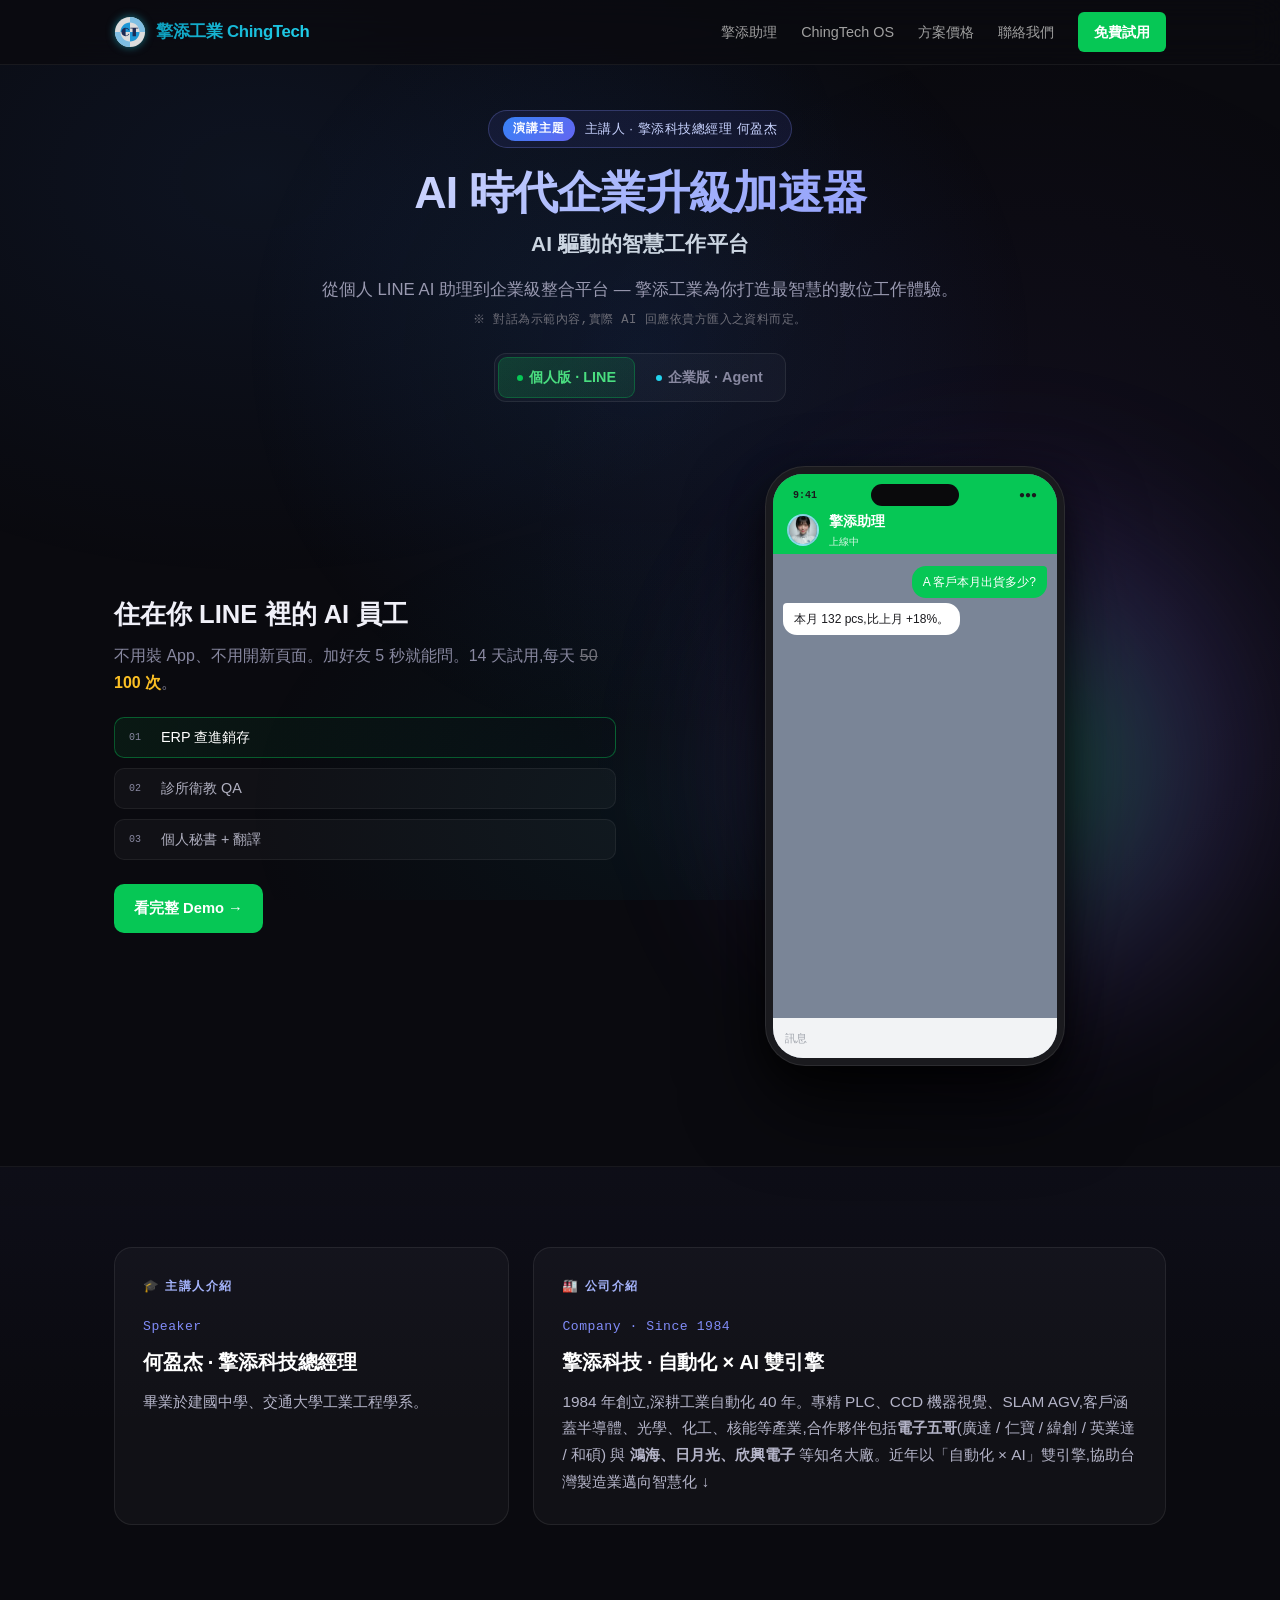
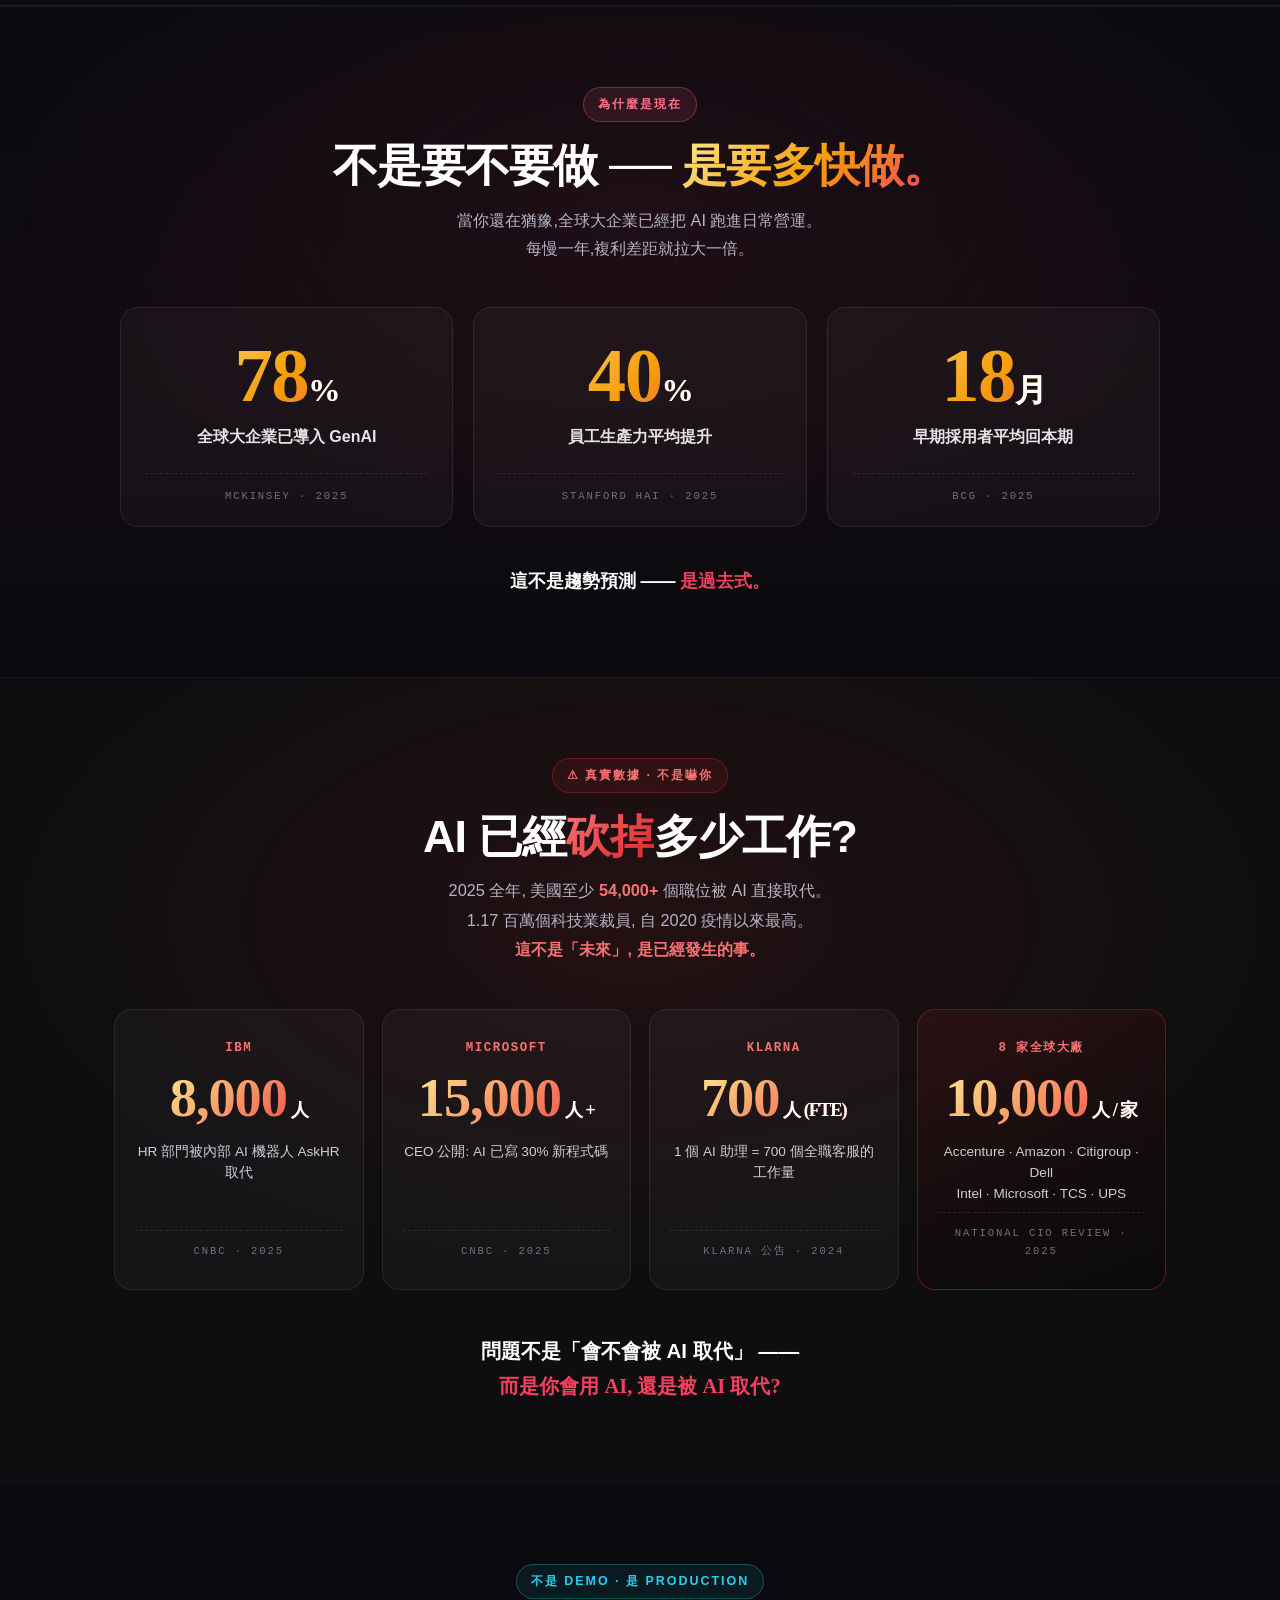
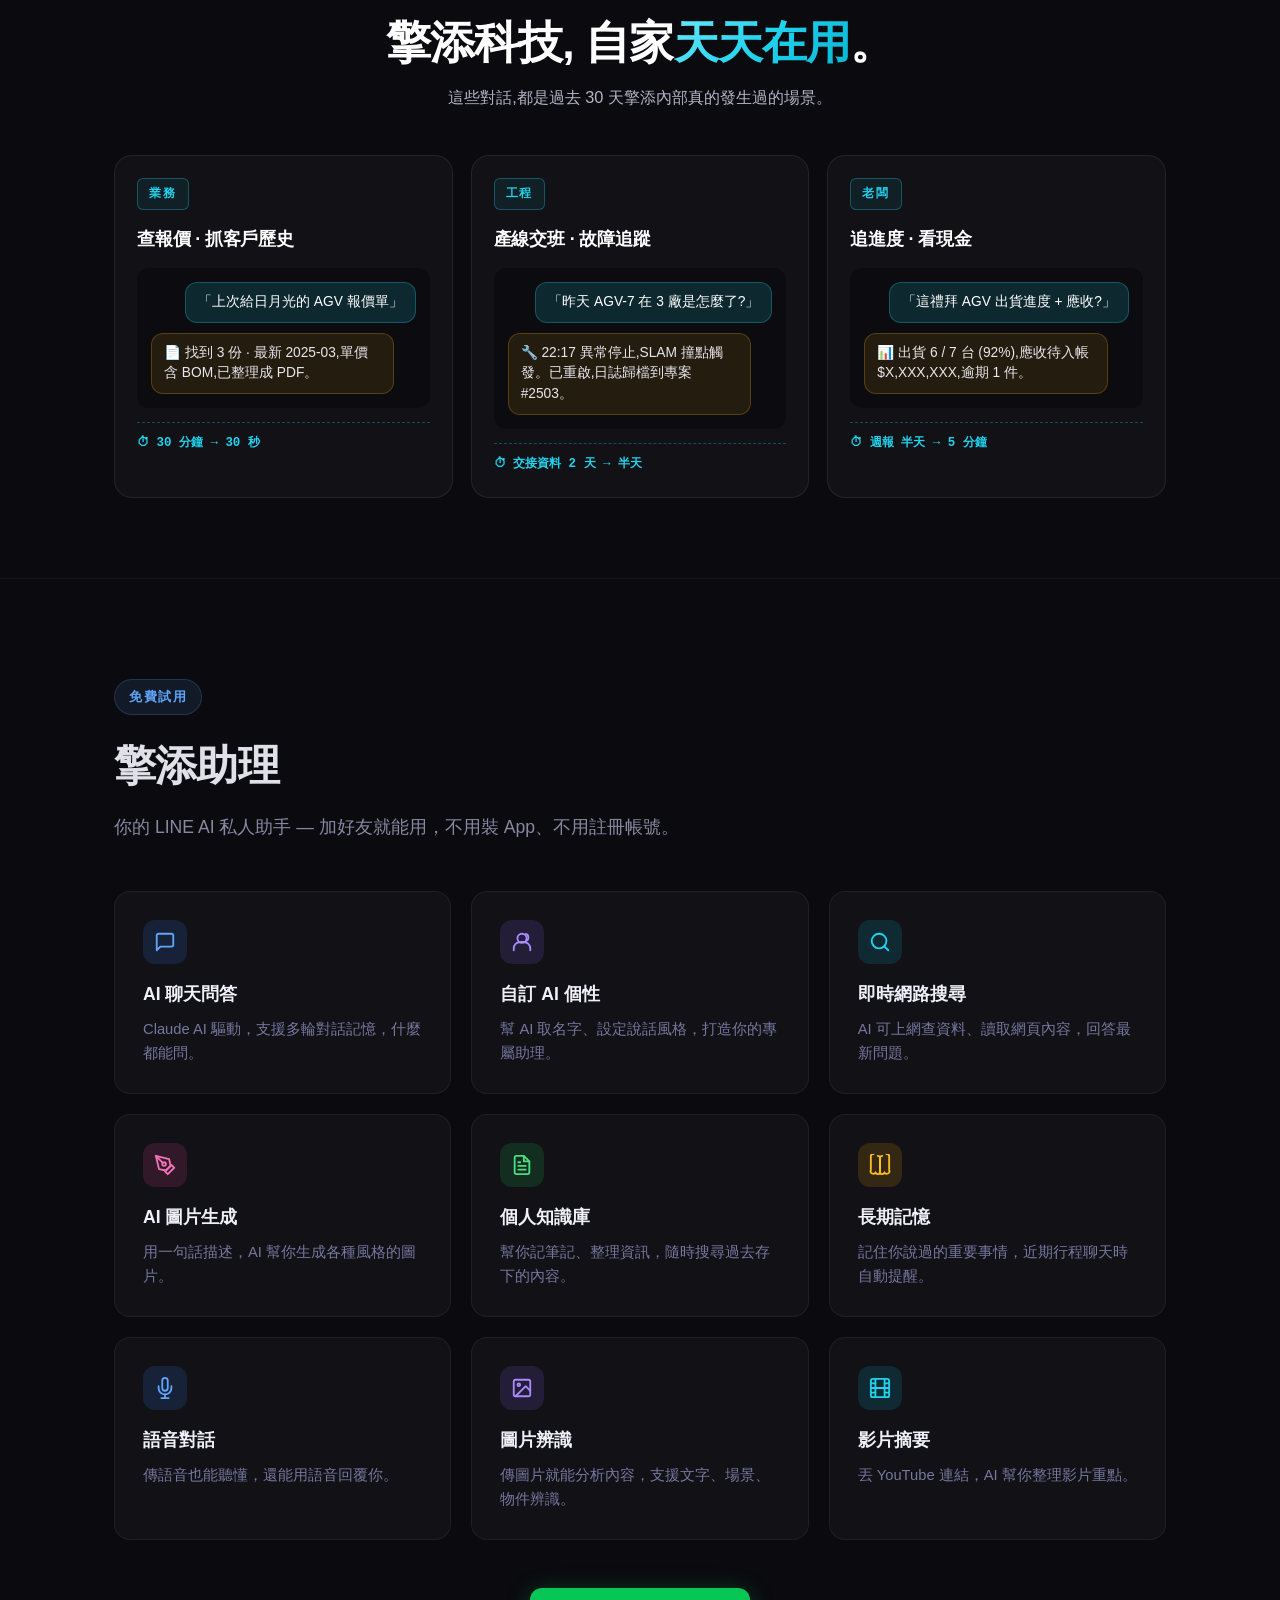
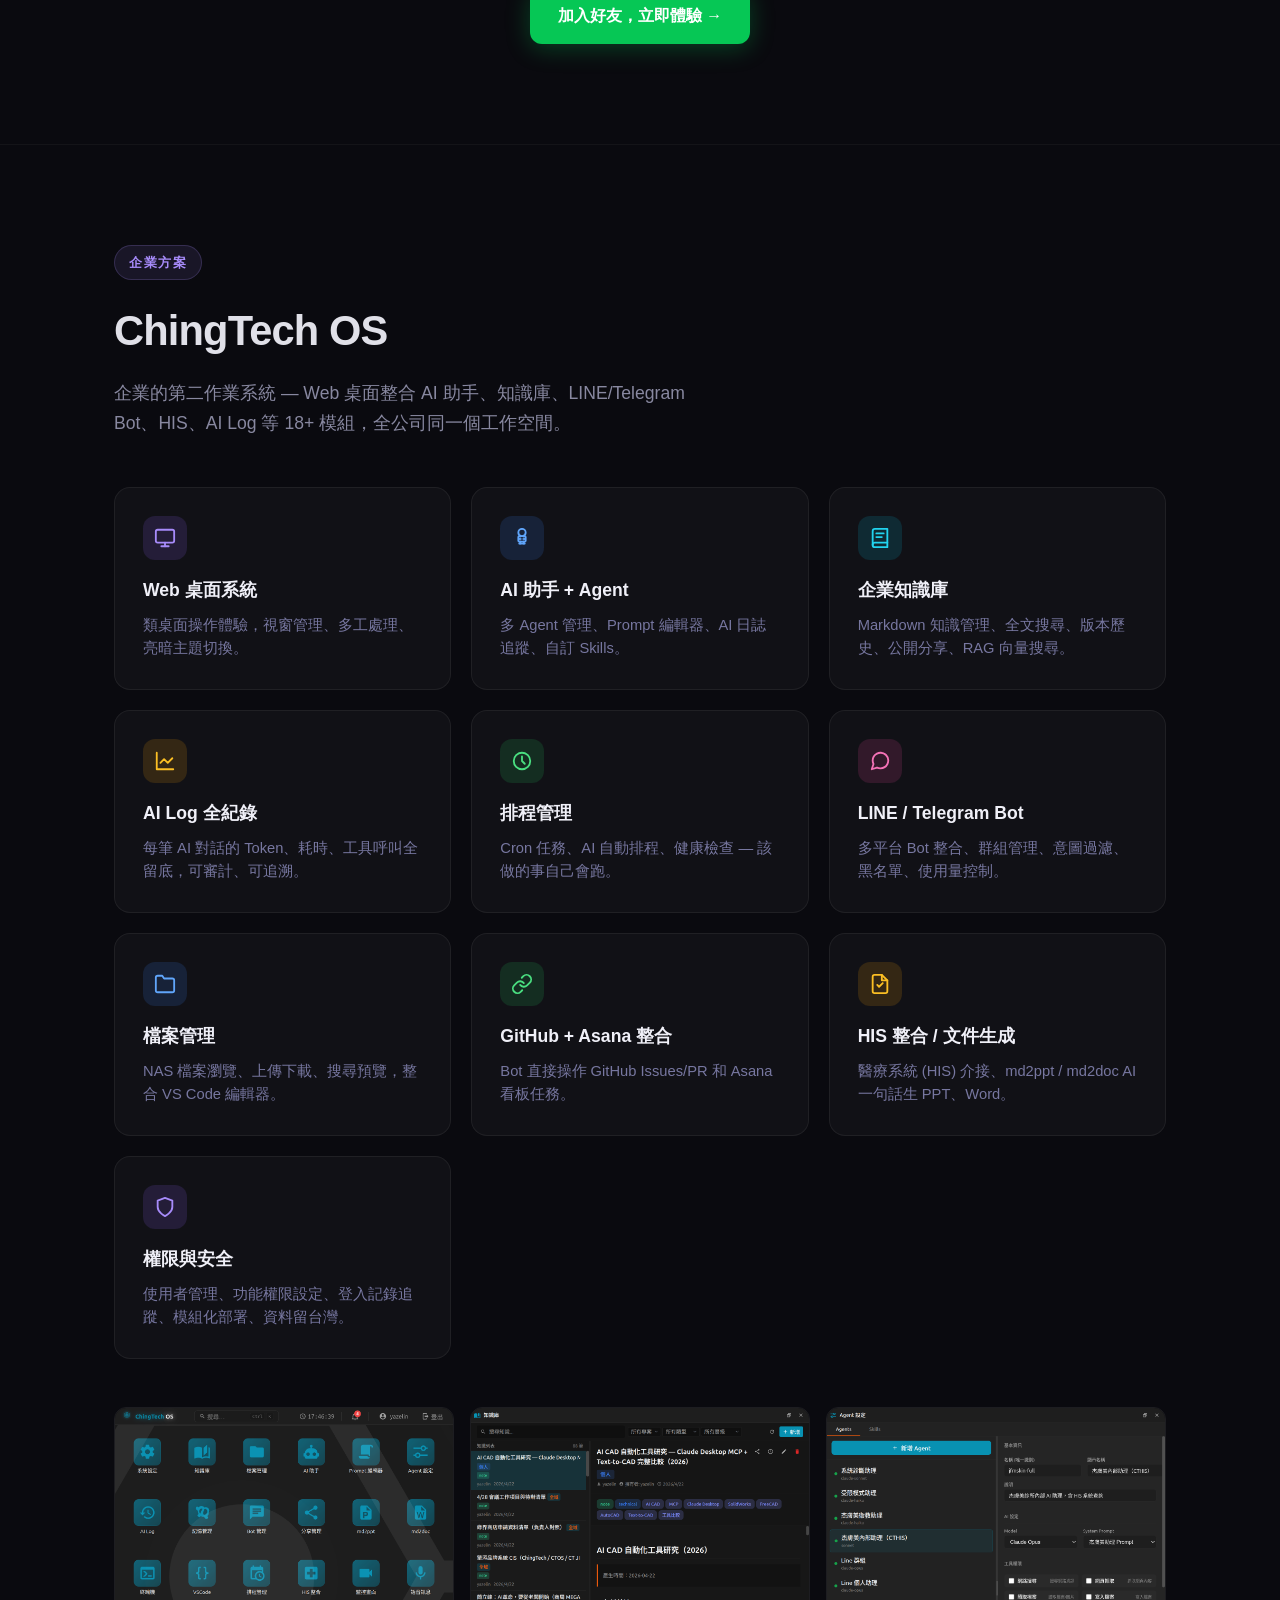
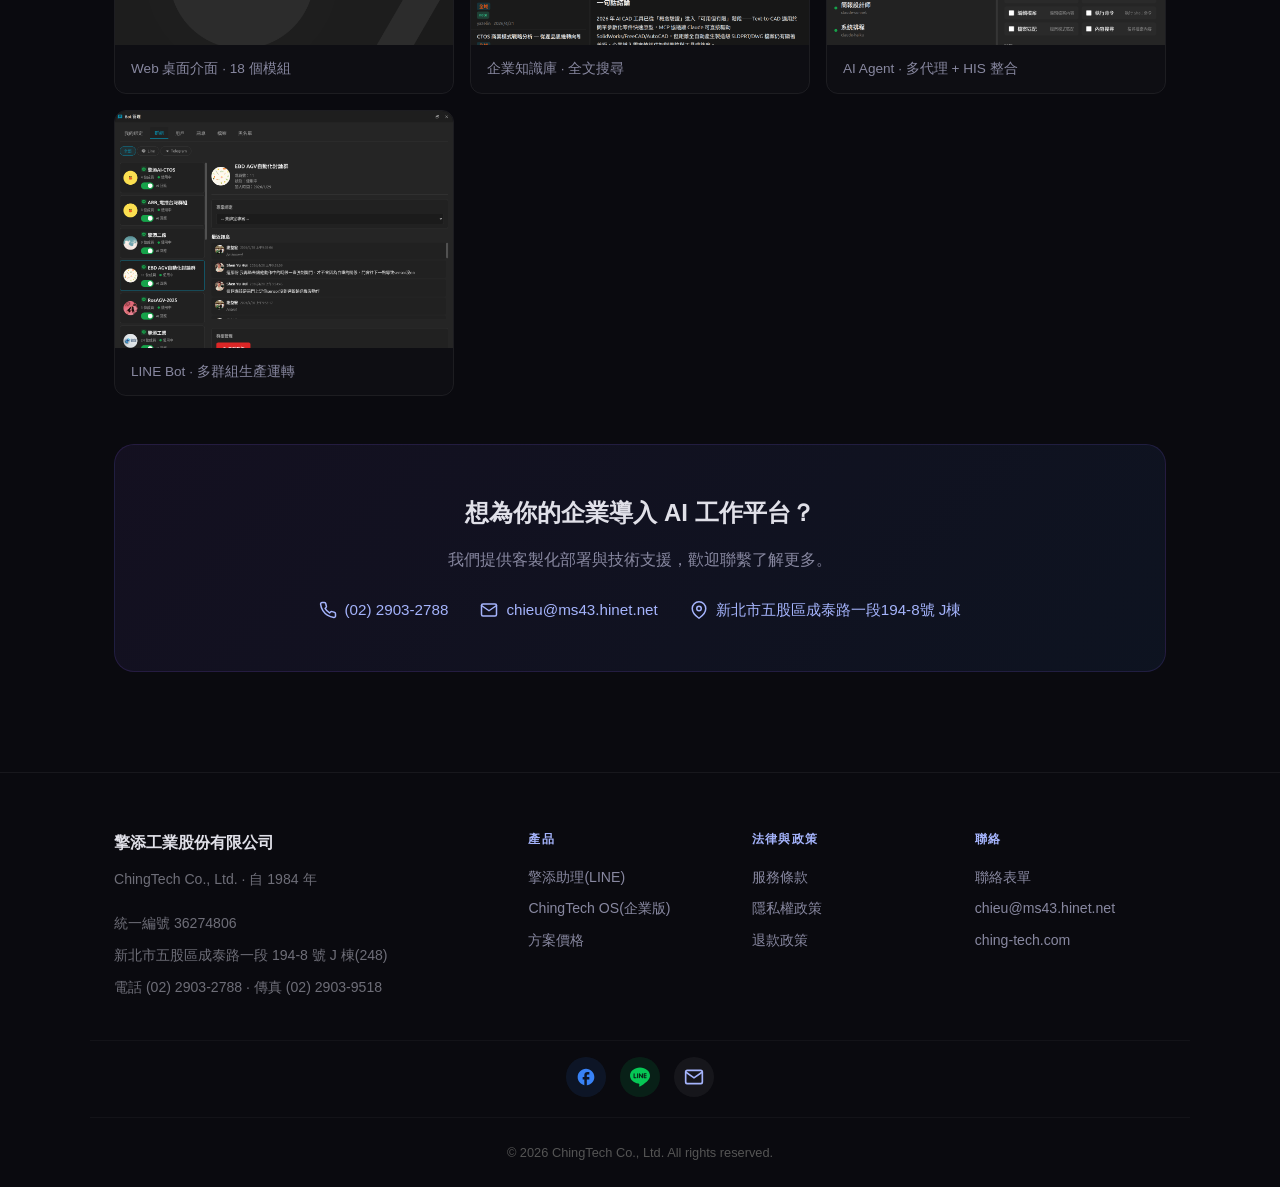
==== index.html @ 3d5ebe0e "feat(promo): LINE 試用升級 14 天 / 每日 50→100 次 + 101 社友條款收斂 · 全站「每日 50 次」→「14 天試用 · 每日 ~~50~~ 100 次」, 5 個" ====
<!DOCTYPE html>
<html lang="zh-Hant">
<head>
  <meta charset="UTF-8">
  <meta name="viewport" content="width=device-width, initial-scale=1.0">
  <meta name="facebook-domain-verification" content="x3vy6l4cdf3oa1w5lh0qo2e9oh0rr9" />
  <title>擎添工業 — AI 驅動的智慧工作平台</title>
  <meta name="description" content="從個人 LINE AI 助理到企業級工作平台，擎添工業為你打造最智慧的數位體驗。">
  <style>
    /* ── Reset & Base ── */
    *, *::before, *::after { margin: 0; padding: 0; box-sizing: border-box; }
    html { scroll-behavior: smooth; }
    body {
      font-family: -apple-system, BlinkMacSystemFont, "Segoe UI", Roboto, "Noto Sans TC", sans-serif;
      background: #0a0a0f;
      color: #e0e0e8;
      line-height: 1.7;
      overflow-x: hidden;
    }
    a { color: inherit; text-decoration: none; }
    img { max-width: 100%; display: block; }

    /* ── Glow Background ── */
    .glow-bg {
      position: fixed; top: 0; left: 0; width: 100%; height: 100%;
      pointer-events: none; z-index: 0;
      background:
        radial-gradient(ellipse 600px 400px at 20% 20%, rgba(56, 130, 246, 0.08), transparent),
        radial-gradient(ellipse 500px 500px at 80% 60%, rgba(139, 92, 246, 0.06), transparent),
        radial-gradient(ellipse 400px 300px at 50% 90%, rgba(6, 182, 212, 0.05), transparent);
    }

    /* ── Container ── */
    .container { max-width: 1100px; margin: 0 auto; padding: 0 24px; position: relative; z-index: 1; }

    /* ── Nav ── */
    /* ============================================================
       Canonical Nav · 以此為準,修改請同步所有標準頁
       Source: docs/superpowers/specs/2026-04-22-unified-nav-design.md
       Brand: /home/ct/SDD/brand/docs/02-visual-system.md
       ============================================================ */
    nav {
      position: fixed; top: 0; left: 0; right: 0; z-index: 100;
      background: rgba(10, 10, 15, 0.8);
      backdrop-filter: blur(16px);
      -webkit-backdrop-filter: blur(16px);
      border-bottom: 1px solid rgba(255,255,255,0.06);
    }
    nav .container {
      display: flex; align-items: center; justify-content: space-between;
      height: 64px;
    }
    .nav-logo {
      display: flex; align-items: center; gap: 10px;
      font-size: 1.05rem; font-weight: 700; letter-spacing: -0.02em;
      text-decoration: none;
      background: linear-gradient(135deg, #0891b2, #22d3ee);
      -webkit-background-clip: text; background-clip: text;
      -webkit-text-fill-color: transparent; color: transparent;
    }
    .nav-logo img {
      width: 32px; height: 32px;
      filter: drop-shadow(0 0 4px rgba(34, 211, 238, 0.5));
    }
    .nav-links { display: flex; gap: 24px; align-items: center; }
    .nav-links a {
      font-size: 0.9rem;
      color: #a0a0a0;
      text-decoration: none;
      transition: color 0.2s;
    }
    .nav-links a:hover { color: #f5f5f5; }
    .nav-links a.active { color: #22d3ee; }
    .nav-cta {
      padding: 8px 16px;
      background: #06c755;
      color: #fff !important;
      border-radius: 6px;
      font-weight: 600;
      font-size: 0.85rem;
      transition: background 0.2s, transform 0.2s;
    }
    .nav-cta:hover {
      background: #05b34b;
      transform: translateY(-1px);
      color: #fff !important;
    }
    @media (max-width: 720px) {
      nav .container { height: 56px; }
      .nav-logo { font-size: 0.95rem; }
      .nav-logo img { width: 28px; height: 28px; }
      .nav-links { gap: 14px; }
      .nav-links a { font-size: 0.8rem; }
      .nav-cta { padding: 6px 12px; font-size: 0.78rem; }
    }
    /* Hamburger button */
    .nav-toggle {
      display: none;
      width: 40px; height: 40px;
      background: transparent;
      border: none; cursor: pointer;
      padding: 0;
      align-items: center; justify-content: center;
      color: #a0a0a0;
      transition: color 0.2s;
      margin-left: 8px;
    }
    .nav-toggle:hover { color: #e0e0e8; }
    .nav-toggle svg { width: 22px; height: 22px; }
    .nav-toggle .icon-close { display: none; }
    body.nav-open .nav-toggle .icon-menu { display: none; }
    body.nav-open .nav-toggle .icon-close { display: block; }

    /* 小螢幕 nav:漢堡抽屜 */
    @media (max-width: 560px) {
      nav .container { height: 56px; }
      .nav-logo { font-size: 0.85rem; }
      .nav-logo img { width: 26px; height: 26px; }
      .nav-toggle { display: flex; }

      .nav-links {
        position: fixed;
        top: 56px; left: 0; right: 0;
        background: rgba(10, 10, 15, 0.98);
        backdrop-filter: blur(18px);
        -webkit-backdrop-filter: blur(18px);
        padding: 16px 24px 24px;
        flex-direction: column;
        gap: 0;
        align-items: stretch;
        border-bottom: 1px solid rgba(255,255,255,0.08);
        transform: translateY(-120%);
        transition: transform 0.28s ease;
        z-index: 99;
      }
      body.nav-open .nav-links { transform: translateY(0); }
      .nav-links a {
        padding: 14px 8px;
        font-size: 1rem;
        border-bottom: 1px solid rgba(255,255,255,0.06);
        color: #c0c0d0;
        display: block;
      }
      .nav-links a:last-child { border-bottom: none; }
      .nav-links a.nav-cta {
        margin-top: 14px;
        text-align: center;
        padding: 12px 20px;
        font-size: 0.95rem;
      }
    }
    /* === End Canonical Nav === */

    /* ── Hero = unified-demo 整合首屏 ── */
    .hero {
      min-height: 100vh;
      padding: 110px 0 60px;
      position: relative;
      overflow-x: clip;
      display: flex; align-items: center;
    }
    .hero > .container { width: 100%; }
    .hero::before {
      content: '';
      position: absolute; top: 30%; left: 50%; transform: translate(-50%, -50%);
      width: 800px; height: 800px; border-radius: 50%;
      background: radial-gradient(circle, rgba(56, 130, 246, 0.10), transparent 70%);
      animation: pulse 6s ease-in-out infinite;
      pointer-events: none;
    }
    @keyframes pulse {
      0%, 100% { opacity: 0.5; transform: translate(-50%, -50%) scale(1); }
      50% { opacity: 1; transform: translate(-50%, -50%) scale(1.08); }
    }
    .hero-top-intro { text-align: center; margin-bottom: 24px; position: relative; z-index: 2; }
    .hero-eyebrow {
      display: inline-flex; align-items: center; gap: 10px; flex-wrap: wrap; justify-content: center;
      padding: 6px 14px; margin-bottom: 18px; border-radius: 999px;
      background: rgba(99, 102, 241, 0.10);
      border: 1px solid rgba(129, 140, 248, 0.28);
      font-size: 0.82rem; color: #c7d2fe; letter-spacing: 0.04em;
    }
    .hero-eyebrow .eyebrow-tag {
      font-weight: 700; color: #fff;
      background: linear-gradient(135deg, #3882f6, #6366f1);
      padding: 2px 10px; border-radius: 999px; font-size: 0.72rem; letter-spacing: 0.08em;
    }
    .hero-eyebrow .eyebrow-text { font-weight: 500; }
    .hero-h1 {
      font-size: clamp(1.8rem, 3.8vw, 2.8rem);
      font-weight: 800; letter-spacing: -0.02em;
      line-height: 1.18; margin-bottom: 8px;
      background: linear-gradient(135deg, #fff 0%, #a5b4fc 50%, #818cf8 100%);
      -webkit-background-clip: text; -webkit-text-fill-color: transparent;
    }
    .hero-subtitle {
      font-size: clamp(1.05rem, 1.8vw, 1.3rem);
      font-weight: 600; color: #cbd5e1; letter-spacing: 0.01em;
      margin-bottom: 14px;
    }
    .hero-lead {
      font-size: clamp(0.95rem, 1.4vw, 1.05rem);
      color: #9999b0; max-width: 640px; margin: 0 auto 6px;
    }
    .hero-disclaimer {
      margin-top: 4px; margin-bottom: 22px;
      font-size: 0.76rem; color: #6e6e78;
      font-family: 'JetBrains Mono', monospace; letter-spacing: 0.04em;
    }
    .btn {
      display: inline-flex; align-items: center; gap: 8px;
      padding: 14px 28px; border-radius: 12px; font-size: 1rem; font-weight: 600;
      transition: all 0.25s; cursor: pointer; border: none;
    }
    .btn-primary {
      background: linear-gradient(135deg, #3882f6, #6366f1);
      color: #fff; box-shadow: 0 4px 24px rgba(56, 130, 246, 0.3);
    }
    .btn-primary:hover {
      box-shadow: 0 8px 32px rgba(56, 130, 246, 0.5);
      transform: translateY(-2px);
    }
    .btn-outline {
      background: transparent; color: #a5b4fc;
      border: 1px solid rgba(165, 180, 252, 0.3);
    }
    .btn-outline:hover {
      background: rgba(165, 180, 252, 0.08);
      border-color: rgba(165, 180, 252, 0.5);
      transform: translateY(-2px);
    }

    /* ── Section ── */
    section { padding: 100px 0; }

    /* ── Speaker Section ── */
    .speaker-section { padding: 80px 0; border-top: 1px solid rgba(255,255,255,0.06); border-bottom: 1px solid rgba(255,255,255,0.06); background: linear-gradient(180deg, rgba(99,102,241,0.04), transparent 60%); }
    .speaker-grid {
      display: grid; grid-template-columns: 1fr 1.6fr; gap: 24px;
      max-width: 1080px; margin: 0 auto;
    }
    .speaker-card {
      background: rgba(255,255,255,0.03);
      border: 1px solid rgba(255,255,255,0.08);
      border-radius: 18px; padding: 28px;
      transition: border-color 0.25s, transform 0.25s;
    }
    .speaker-card:hover { border-color: rgba(129,140,248,0.35); transform: translateY(-2px); }
    .speaker-card-label {
      font-size: 0.78rem; font-weight: 700; letter-spacing: 0.12em;
      color: #a5b4fc; text-transform: uppercase; margin-bottom: 14px;
    }
    .speaker-card h3 {
      font-size: 1.25rem; font-weight: 800; letter-spacing: -0.01em;
      color: #fff; margin-bottom: 10px;
    }
    .speaker-card p {
      font-size: 0.96rem; line-height: 1.75; color: #b4b4c8;
    }
    .speaker-card .speaker-meta {
      display: inline-block; font-size: 0.82rem; color: #818cf8;
      font-family: 'JetBrains Mono', monospace; letter-spacing: 0.04em;
      margin-bottom: 6px;
    }
    @media (max-width: 768px) {
      .speaker-section { padding: 56px 0; }
      .speaker-grid { grid-template-columns: 1fr; gap: 16px; }
      .speaker-card { padding: 22px; }
    }

    /* ── FOMO Section ── */
    .fomo-section {
      padding: 80px 0; text-align: center;
      background:
        radial-gradient(900px 500px at 50% 30%, rgba(244,63,94,0.08), transparent 70%),
        linear-gradient(180deg, transparent, rgba(220,38,38,0.03) 60%, transparent);
      border-top: 1px solid rgba(255,255,255,0.06);
      border-bottom: 1px solid rgba(255,255,255,0.06);
    }
    .fomo-eyebrow {
      display: inline-block; font-size: 0.78rem; font-weight: 700;
      letter-spacing: 0.16em; text-transform: uppercase; color: #fb7185;
      padding: 6px 14px; border-radius: 999px;
      background: rgba(251,113,133,0.10); border: 1px solid rgba(251,113,133,0.30);
      margin-bottom: 18px;
    }
    .fomo-title {
      font-size: clamp(1.8rem, 3.6vw, 2.8rem);
      font-weight: 800; letter-spacing: -0.02em; line-height: 1.15;
      margin-bottom: 14px; color: #fff;
    }
    .fomo-title .accent {
      background: linear-gradient(135deg, #fde68a, #f59e0b, #f43f5e);
      -webkit-background-clip: text; background-clip: text; color: transparent;
    }
    .fomo-sub { color: #b4b4c8; max-width: 56ch; margin: 0 auto 44px; font-size: 1.02rem; line-height: 1.75; }
    .fomo-stats {
      display: grid; grid-template-columns: repeat(3, 1fr); gap: 20px;
      max-width: 1040px; margin: 0 auto;
    }
    .fomo-stat {
      padding: 32px 24px 20px; border-radius: 18px;
      background: rgba(255,255,255,0.03); border: 1px solid rgba(255,255,255,0.08);
      transition: transform 0.25s, border-color 0.25s;
      display: flex; flex-direction: column; min-height: 220px;
    }
    .fomo-stat:hover { transform: translateY(-4px); border-color: rgba(244,63,94,0.4); }
    .fomo-stat .v {
      font-size: clamp(3rem, 6vw, 5rem); font-weight: 900; line-height: 0.95;
      background: linear-gradient(135deg, #fde68a, #f59e0b, #f43f5e);
      -webkit-background-clip: text; background-clip: text; color: transparent;
      letter-spacing: -0.02em; font-family: 'Noto Serif TC', serif;
    }
    .fomo-stat .v small { font-size: 0.42em; -webkit-text-fill-color: #fff; color: #fff; font-weight: 700; }
    .fomo-stat .l { color: #e4e4e7; font-weight: 600; margin-top: 10px; font-size: 1rem; }
    .fomo-stat .src {
      font-family: 'JetBrains Mono', monospace; font-size: 0.66rem;
      color: #71717a; letter-spacing: 0.18em; text-transform: uppercase;
      margin-top: auto; padding-top: 14px;
      border-top: 1px dashed rgba(255,255,255,0.10);
    }
    .fomo-bottom { margin-top: 40px; font-size: 1.1rem; color: #fff; font-weight: 600; }
    .fomo-bottom b { color: #f43f5e; font-family: 'Noto Serif TC', serif; font-weight: 900; }

    /* ── AI Layoffs ── */
    .layoff-section {
      padding: 80px 0; text-align: center;
      background:
        radial-gradient(900px 500px at 50% 30%, rgba(220,38,38,0.10), transparent 70%),
        var(--bg, #0e0e10);
    }
    .layoff-eyebrow {
      display: inline-block; font-size: 0.78rem; font-weight: 700;
      letter-spacing: 0.16em; color: #f87171;
      padding: 6px 14px; border-radius: 999px;
      background: rgba(220,38,38,0.10); border: 1px solid rgba(220,38,38,0.35);
      margin-bottom: 18px;
    }
    .layoff-title {
      font-size: clamp(1.8rem, 3.6vw, 2.8rem);
      font-weight: 800; letter-spacing: -0.02em; line-height: 1.15;
      margin-bottom: 14px; color: #fff;
    }
    .layoff-title .accent {
      background: linear-gradient(135deg, #f87171, #dc2626);
      -webkit-background-clip: text; background-clip: text; color: transparent;
    }
    .layoff-sub { color: #b4b4c8; max-width: 60ch; margin: 0 auto 44px; font-size: 1.02rem; line-height: 1.8; }
    .layoff-sub b { color: #f87171; font-weight: 800; }
    .layoff-grid {
      display: grid; grid-template-columns: repeat(4, 1fr); gap: 18px;
      max-width: 1080px; margin: 0 auto;
    }
    .layoff-card {
      padding: 28px 20px; border-radius: 18px;
      background: rgba(255,255,255,0.03); border: 1px solid rgba(255,255,255,0.08);
      transition: transform 0.25s, border-color 0.25s;
      display: flex; flex-direction: column; gap: 8px; align-items: center; text-align: center;
    }
    .layoff-card:hover { transform: translateY(-4px); border-color: rgba(220,38,38,0.4); }
    .layoff-card.highlight {
      background: linear-gradient(160deg, rgba(220,38,38,0.10), rgba(0,0,0,0.30));
      border-color: rgba(220,38,38,0.40);
    }
    .layoff-card .company {
      font-family: 'JetBrains Mono', monospace; font-weight: 700;
      font-size: 0.78rem; letter-spacing: 0.12em; color: #f87171;
      text-transform: uppercase;
    }
    .layoff-card .number {
      font-family: 'Noto Serif TC', serif; font-weight: 900;
      font-size: clamp(2.2rem, 4.5vw, 3.4rem); line-height: 1;
      background: linear-gradient(135deg, #fde68a, #ef4444);
      -webkit-background-clip: text; background-clip: text; color: transparent;
      letter-spacing: -0.02em; margin: 4px 0;
    }
    .layoff-card .number .unit {
      font-size: 0.34em; font-weight: 700; -webkit-text-fill-color: #fff; color: #fff;
      margin-left: 4px;
    }
    .layoff-card p { font-size: 0.85rem; color: #cdcdd6; line-height: 1.55; margin-top: 4px; }
    .layoff-card .src {
      font-family: 'JetBrains Mono', monospace; font-size: 0.66rem;
      color: #71717a; letter-spacing: 0.18em; text-transform: uppercase;
      margin-top: auto; padding-top: 12px; width: 100%;
      border-top: 1px dashed rgba(255,255,255,0.10);
    }
    .layoff-bottom {
      margin-top: 44px; font-size: clamp(1.05rem, 1.6vw, 1.3rem);
      color: #fff; font-weight: 600; line-height: 1.7;
    }
    .layoff-bottom b { color: #f43f5e; font-family: 'Noto Serif TC', serif; font-weight: 900; }
    .layoff-source {
      margin-top: 18px; font-family: 'JetBrains Mono', monospace;
      font-size: 0.7rem; color: #71717a; letter-spacing: 0.12em;
    }

    /* ── 擎添實況 ── */
    .actual-section { padding: 80px 0; text-align: center; }
    .actual-eyebrow {
      display: inline-block; font-size: 0.78rem; font-weight: 700;
      letter-spacing: 0.16em; text-transform: uppercase; color: #22d3ee;
      padding: 6px 14px; border-radius: 999px;
      background: rgba(34,211,238,0.08); border: 1px solid rgba(34,211,238,0.30);
      margin-bottom: 18px;
    }
    .actual-title {
      font-size: clamp(1.8rem, 3.6vw, 2.8rem);
      font-weight: 800; letter-spacing: -0.02em; line-height: 1.15;
      margin-bottom: 14px; color: #fff;
    }
    .actual-title .accent {
      background: linear-gradient(135deg, #67e8f9, #22d3ee, #06b6d4);
      -webkit-background-clip: text; background-clip: text; color: transparent;
    }
    .actual-sub { color: #b4b4c8; max-width: 56ch; margin: 0 auto 44px; font-size: 1.02rem; line-height: 1.75; }
    .actual-grid {
      display: grid; grid-template-columns: repeat(3, 1fr); gap: 18px;
      max-width: 1080px; margin: 0 auto; text-align: left;
    }
    .actual-card {
      background: rgba(255,255,255,0.03); border: 1px solid rgba(255,255,255,0.08);
      border-radius: 18px; padding: 22px;
      display: flex; flex-direction: column; gap: 14px;
      transition: transform 0.25s, border-color 0.25s;
    }
    .actual-card:hover { transform: translateY(-3px); border-color: rgba(34,211,238,0.4); }
    .actual-card .role {
      align-self: flex-start; font-family: 'JetBrains Mono', monospace;
      font-size: 0.72rem; letter-spacing: 0.16em; font-weight: 700;
      color: #22d3ee; padding: 5px 11px;
      border: 1px solid rgba(34,211,238,0.30); border-radius: 6px;
      background: rgba(34,211,238,0.08);
    }
    .actual-card h3 { font-size: 1.12rem; color: #fff; font-weight: 800; letter-spacing: -0.01em; }
    .actual-chat {
      background: rgba(0,0,0,0.30); border-radius: 12px; padding: 14px;
      display: flex; flex-direction: column; gap: 10px;
    }
    .actual-msg { padding: 9px 12px; border-radius: 12px; max-width: 92%; font-size: 0.86rem; line-height: 1.5; }
    .actual-msg.user { align-self: flex-end; background: rgba(34,211,238,0.14); border: 1px solid rgba(34,211,238,0.28); color: #fff; }
    .actual-msg.bot { align-self: flex-start; background: rgba(247,168,27,0.10); border: 1px solid rgba(247,168,27,0.25); color: #e7e8ed; }
    .actual-card .saved {
      font-family: 'JetBrains Mono', monospace; font-size: 0.78rem;
      color: #22d3ee; font-weight: 700; padding-top: 10px;
      border-top: 1px dashed rgba(34,211,238,0.30);
    }
    @media (max-width: 768px) {
      .fomo-section, .actual-section, .layoff-section { padding: 56px 0; }
      .fomo-stats, .actual-grid { grid-template-columns: 1fr; }
      .layoff-grid { grid-template-columns: 1fr 1fr; }
    }
    @media (max-width: 520px) {
      .layoff-grid { grid-template-columns: 1fr; }
    }

    .section-label {
      display: inline-block; font-size: 0.8rem; font-weight: 600;
      text-transform: uppercase; letter-spacing: 0.12em;
      padding: 6px 14px; border-radius: 20px; margin-bottom: 16px;
    }
    .label-blue {
      color: #60a5fa; background: rgba(96, 165, 250, 0.1);
      border: 1px solid rgba(96, 165, 250, 0.2);
    }
    .label-purple {
      color: #a78bfa; background: rgba(167, 139, 250, 0.1);
      border: 1px solid rgba(167, 139, 250, 0.2);
    }
    .section-title {
      font-size: clamp(1.8rem, 3.5vw, 2.6rem);
      font-weight: 800; letter-spacing: -0.02em;
      margin-bottom: 12px;
    }
    .section-desc {
      font-size: 1.1rem; color: #8888a0; max-width: 600px; margin-bottom: 48px;
    }

    /* ── Feature Cards ── */
    .features-grid {
      display: grid;
      grid-template-columns: repeat(auto-fit, minmax(280px, 1fr));
      gap: 20px;
    }
    .feature-card {
      background: rgba(255,255,255,0.03);
      border: 1px solid rgba(255,255,255,0.06);
      border-radius: 16px; padding: 28px;
      transition: all 0.3s;
    }
    .feature-card:hover {
      background: rgba(255,255,255,0.05);
      border-color: rgba(255,255,255,0.1);
      transform: translateY(-4px);
    }
    .feature-icon {
      width: 44px; height: 44px; border-radius: 12px;
      display: flex; align-items: center; justify-content: center;
      margin-bottom: 16px;
    }
    .feature-icon svg { width: 22px; height: 22px; }
    .icon-blue { background: rgba(56, 130, 246, 0.15); }
    .icon-blue svg { stroke: #60a5fa; }
    .icon-purple { background: rgba(139, 92, 246, 0.15); }
    .icon-purple svg { stroke: #a78bfa; }
    .icon-cyan { background: rgba(6, 182, 212, 0.15); }
    .icon-cyan svg { stroke: #22d3ee; }
    .icon-pink { background: rgba(236, 72, 153, 0.15); }
    .icon-pink svg { stroke: #f472b6; }
    .icon-amber { background: rgba(245, 158, 11, 0.15); }
    .icon-amber svg { stroke: #fbbf24; }
    .icon-green { background: rgba(34, 197, 94, 0.15); }
    .icon-green svg { stroke: #4ade80; }
    .feature-card h3 {
      font-size: 1.1rem; font-weight: 700; margin-bottom: 8px; color: #f0f0f8;
    }
    .feature-card p { font-size: 0.92rem; color: #7777a0; line-height: 1.6; }

    /* ── Lite Section ── */
    #lite { border-top: 1px solid rgba(255,255,255,0.04); }
    .lite-cta {
      margin-top: 48px; text-align: center;
    }
    .btn-line {
      background: #06c755; color: #fff;
      box-shadow: 0 4px 24px rgba(6, 199, 85, 0.3);
    }
    .btn-line:hover {
      box-shadow: 0 8px 32px rgba(6, 199, 85, 0.5);
      transform: translateY(-2px);
    }

    /* ── OS Section ── */
    #os { border-top: 1px solid rgba(255,255,255,0.04); }

    /* ── Screenshots ── */
    .screenshots {
      margin-top: 48px;
      display: grid;
      grid-template-columns: repeat(auto-fit, minmax(300px, 1fr));
      gap: 16px;
    }
    .screenshot-item {
      border-radius: 12px; overflow: hidden;
      border: 1px solid rgba(255,255,255,0.08);
      transition: all 0.3s;
    }
    .screenshot-item:hover {
      border-color: rgba(167, 139, 250, 0.3);
      transform: translateY(-4px);
      box-shadow: 0 12px 40px rgba(0,0,0,0.4);
    }
    .screenshot-item img { width: 100%; display: block; }
    .screenshot-caption {
      padding: 12px 16px; font-size: 0.85rem; color: #8888a0;
      background: rgba(255,255,255,0.02);
    }

    /* ── OS CTA ── */
    .os-cta {
      margin-top: 48px; text-align: center;
      padding: 48px; border-radius: 20px;
      background: linear-gradient(135deg, rgba(139, 92, 246, 0.08), rgba(56, 130, 246, 0.08));
      border: 1px solid rgba(139, 92, 246, 0.15);
    }
    .os-cta h3 {
      font-size: 1.5rem; font-weight: 700; margin-bottom: 12px;
    }
    .os-cta p { color: #8888a0; margin-bottom: 24px; }
    .contact-info {
      display: flex; gap: 32px; justify-content: center; flex-wrap: wrap;
      font-size: 0.95rem; color: #a5b4fc;
    }
    .contact-info span { display: flex; align-items: center; gap: 8px; }
    .contact-info svg { width: 18px; height: 18px; stroke: #a5b4fc; flex-shrink: 0; }

    /* ── Footer ── */
    footer {
      border-top: 1px solid rgba(255,255,255,0.06);
      padding: 56px 0 24px; font-size: 0.88rem;
    }
    .footer-grid {
      display: grid; grid-template-columns: 2fr 1fr 1fr 1fr;
      gap: 32px; padding-bottom: 40px;
    }
    .footer-col { display: flex; flex-direction: column; gap: 8px; }
    .footer-brand { font-weight: 700; font-size: 1rem; color: #e0e0e8; margin-bottom: 4px; }
    .footer-label {
      font-size: 0.75rem; text-transform: uppercase; letter-spacing: 0.12em;
      color: #a5b4fc; margin-bottom: 8px; font-weight: 600;
    }
    .footer-col a { color: #8888a0; transition: color 0.2s; }
    .footer-col a:hover { color: #e0e0e8; }
    .footer-muted { color: #6e6e78; line-height: 1.7; }
    .footer-bottom {
      border-top: 1px solid rgba(255,255,255,0.04);
      padding-top: 24px; color: #555; text-align: center; font-size: 0.8rem;
    }

    /* ── Responsive ── */
    @media (max-width: 720px) {
      .footer-grid { grid-template-columns: 1fr 1fr; }
    }
    @media (max-width: 640px) {
      section { padding: 64px 0; }
      .features-grid { grid-template-columns: 1fr; }
      .screenshots { grid-template-columns: 1fr; }
      .contact-info { flex-direction: column; align-items: center; gap: 12px; }
      .hero-buttons { flex-direction: column; align-items: center; }
    }
    @media (max-width: 480px) {
      .footer-grid { grid-template-columns: 1fr; gap: 24px; }
    }

    /* ── Fade-in Animation ── */
    .fade-in {
      opacity: 0; transform: translateY(24px);
      transition: opacity 0.6s ease, transform 0.6s ease;
    }
    .fade-in.visible {
      opacity: 1; transform: translateY(0);
    }

    /* ============================================================
       Unified Demo · toggle between Personal(LINE)and Enterprise(Agent)
       ============================================================ */
    /* #unified-demo padding 由 .hero 控制,不另外宣告 */
    .demo-tabs {
      display: inline-flex;
      gap: 4px;
      padding: 4px;
      background: rgba(255,255,255,0.03);
      border: 1px solid rgba(255,255,255,0.08);
      border-radius: 12px;
      margin: 0;
    }
    .demo-tab {
      padding: 10px 18px;
      border-radius: 8px;
      font-size: 0.9rem; font-weight: 600;
      color: #8888a0; cursor: pointer;
      background: transparent; border: none;
      font-family: inherit;
      transition: all 0.2s;
    }
    .demo-tab .emoji-dot { display: inline-block; width: 6px; height: 6px; border-radius: 50%; margin-right: 6px; vertical-align: middle; }
    .demo-tab:hover { color: #e0e0e8; }
    .demo-tab.active.personal {
      background: linear-gradient(135deg, rgba(6,199,85,0.2), rgba(6,199,85,0.1));
      color: #4ade80;
      box-shadow: 0 0 0 1px rgba(6,199,85,0.4);
    }
    .demo-tab.active.enterprise {
      background: linear-gradient(135deg, rgba(34,211,238,0.2), rgba(139,92,246,0.1));
      color: #22d3ee;
      box-shadow: 0 0 0 1px rgba(34,211,238,0.4);
    }

    .demo-panels { position: relative; }
    .demo-panel { display: none; }
    .demo-panel.visible { display: block; }
    .demo-panel-layout {
      display: grid;
      grid-template-columns: 1fr 1fr;
      gap: 48px;
      align-items: center;
    }
    .demo-panel-copy h3 {
      font-size: 1.6rem; font-weight: 800; color: #f0f0f8;
      margin-bottom: 12px; line-height: 1.2;
    }
    .demo-panel-copy p { color: #8888a0; margin-bottom: 20px; font-size: 1rem; }
    .demo-panel-scenarios {
      display: flex; flex-direction: column; gap: 10px;
      margin-bottom: 24px;
    }
    .demo-scenario-chip {
      padding: 10px 14px;
      background: rgba(255,255,255,0.03);
      border: 1px solid rgba(255,255,255,0.06);
      border-radius: 10px;
      font-size: 0.9rem; color: #b0b0c0;
      display: flex; align-items: center; gap: 10px;
      cursor: pointer;
      transition: all 0.2s;
      text-align: left; font-family: inherit; width: 100%;
      border: 1px solid rgba(255,255,255,0.06);
    }
    .demo-scenario-chip:hover { background: rgba(255,255,255,0.05); }
    .demo-scenario-chip.active.personal {
      border-color: rgba(6,199,85,0.4);
      background: linear-gradient(90deg, rgba(6,199,85,0.08), transparent);
      color: #fff;
    }
    .demo-scenario-chip.active.enterprise {
      border-color: rgba(34,211,238,0.4);
      background: linear-gradient(90deg, rgba(34,211,238,0.08), transparent);
      color: #fff;
    }
    .demo-scenario-chip .sc-num {
      font-family: "JetBrains Mono", monospace;
      font-size: 10px; color: #8888a0;
      width: 22px;
    }
    .demo-cta {
      display: inline-flex; align-items: center; gap: 8px;
      padding: 12px 20px;
      border-radius: 10px;
      font-size: 0.92rem; font-weight: 600;
      transition: all 0.2s;
    }
    .demo-cta.personal {
      background: #06c755; color: #fff;
    }
    .demo-cta.personal:hover { background: #05b34b; transform: translateY(-1px); }
    .demo-cta.enterprise {
      background: linear-gradient(135deg, #0891b2, #22d3ee);
      color: #fff;
    }
    .demo-cta.enterprise:hover { transform: translateY(-1px); box-shadow: 0 6px 24px rgba(34,211,238,0.3); }

    /* mini-stage 簡化為居中容器(glow 移到 demo-panel-layout 這層) */
    .mini-stage {
      position: relative;
      display: flex; justify-content: center; align-items: center;
      padding: 40px 10px;
      z-index: 1;
    }

    /* Ambient glow · 掛在 demo-panel-layout 這層,光暈落在 mockup 所在那一側 */
    .demo-panel-layout {
      position: relative;
      grid-template-columns: minmax(0, 1fr) minmax(0, 1fr);
    }
    .demo-panel-layout > * { min-width: 0; }
    .demo-panel-layout::before {
      content: "";
      position: absolute;
      inset: -120px -120px;
      z-index: 0;
      filter: blur(70px);
      pointer-events: none;
    }
    .demo-panel-layout > * { position: relative; z-index: 1; }

    /* 個人版:phone 在右,光暈焦點 right 側、LINE 綠主色 */
    #panelPersonal .demo-panel-layout::before {
      background: radial-gradient(
        ellipse 32% 45% at 78% 50%,
        rgba(6, 199, 85, 0.52) 0%,
        rgba(139, 92, 246, 0.22) 42%,
        transparent 72%
      );
    }
    /* 企業版:window 在左,光暈焦點 left 側、cyan 主色 */
    #panelEnterprise .demo-panel-layout::before {
      background: radial-gradient(
        ellipse 32% 45% at 22% 50%,
        rgba(34, 211, 238, 0.50) 0%,
        rgba(139, 92, 246, 0.26) 42%,
        transparent 72%
      );
    }

    /* LINE phone(個人版)· 比例 1:2 同 ctos-lite 主 phone */
    .mini-phone {
      width: 300px; height: 600px; margin: 0 auto;
      flex-shrink: 0;
      background: #1a1a1e; border-radius: 40px; padding: 8px;
      box-shadow:
        0 40px 80px rgba(0,0,0,0.72),
        0 12px 32px rgba(0,0,0,0.5),
        0 0 0 1px rgba(255,255,255,0.08) inset;
      position: relative;
    }
    .mini-phone::before {
      content: ""; position: absolute; top: 18px; left: 50%; transform: translateX(-50%);
      width: 88px; height: 22px; background: #0a0a0c; border-radius: 12px; z-index: 3;
    }
    .mp-screen {
      width: 100%; height: 100%;
      background: #7a8597; border-radius: 30px;
      overflow: hidden; display: flex; flex-direction: column;
    }
    .mp-sb { height: 32px; padding: 0 20px 2px; background: #06c755; color: #1a1a1e; display: flex; align-items: flex-end; justify-content: space-between; font-family: "JetBrains Mono", monospace; font-size: 10px; font-weight: 700; }
    .mp-hd { height: 48px; background: #06c755; padding: 0 14px; display: flex; align-items: center; gap: 10px; color: #fff; }
    .mp-hd .mp-av {
      width: 32px; height: 32px; border-radius: 50%;
      overflow: hidden;
      border: 2px solid rgba(255,255,255,0.5);
      flex-shrink: 0;
      background: linear-gradient(135deg, #22d3ee, #0891b2);
    }
    .mp-hd .mp-av img {
      width: 100%; height: 100%;
      object-fit: cover;
      display: block;
    }
    .mp-hd .mp-title { font-size: 14px; font-weight: 700; }
    .mp-hd .mp-sub { font-size: 10px; opacity: 0.85; }
    .mp-chat {
      flex: 1; background: #7a8597; padding: 12px 10px; overflow: hidden;
      display: flex; flex-direction: column; gap: 5px;
    }
    .mp-msg {
      max-width: 80%; padding: 7px 11px;
      font-size: 12px; line-height: 1.5;
      border-radius: 14px; white-space: pre-wrap;
      animation: entMsgIn 0.28s ease-out;
    }
    @keyframes entMsgIn { from { opacity: 0; transform: translateY(4px); } to { opacity: 1; transform: translateY(0); } }
    .mp-msg.from-ai { align-self: flex-start; background: #fff; color: #1a1a1e; border-top-left-radius: 4px; }
    .mp-msg.from-user { align-self: flex-end; background: #06c755; color: #fff; border-top-right-radius: 4px; }
    .mp-typing {
      align-self: flex-start; background: #fff; padding: 9px 12px;
      border-radius: 14px; border-top-left-radius: 4px;
      display: inline-flex; gap: 4px;
    }
    .mp-typing span { width: 5px; height: 5px; border-radius: 50%; background: #a8acb2; animation: typingDot 1.3s infinite ease-in-out; }
    .mp-typing span:nth-child(2) { animation-delay: 0.18s; }
    .mp-typing span:nth-child(3) { animation-delay: 0.36s; }
    @keyframes typingDot { 0%,80%,100% { opacity: 0.25; transform: translateY(0); } 40% { opacity: 1; transform: translateY(-3px); } }
    .mp-ib {
      height: 40px; background: #f2f3f5; padding: 0 12px;
      display: flex; align-items: center;
      font-size: 11px; color: #a0a4ac;
    }

    /* macOS window(企業版 mini)*/
    .mini-mac {
      width: 100%; max-width: 480px;
      margin: 0 auto;
      background: #1a1a1e; border-radius: 12px; overflow: hidden;
      box-shadow:
        0 40px 80px rgba(0,0,0,0.72),
        0 12px 32px rgba(0,0,0,0.5),
        0 0 0 1px rgba(255,255,255,0.1) inset;
      position: relative;
    }
    .mini-mac .mm-bar {
      height: 32px; background: linear-gradient(180deg, #2a2a30, #1f1f25);
      display: flex; align-items: center; padding: 0 12px; gap: 8px;
      border-bottom: 1px solid rgba(255,255,255,0.06);
    }
    .mini-mac .mm-dots { display: flex; gap: 7px; }
    .mini-mac .mm-dots span { width: 11px; height: 11px; border-radius: 50%; }
    .mini-mac .mm-dots .r { background: #ff5f57; }
    .mini-mac .mm-dots .y { background: #ffbd2e; }
    .mini-mac .mm-dots .g { background: #28c941; }
    .mini-mac .mm-ttl { flex: 1; text-align: center; font-family: "JetBrains Mono", monospace; font-size: 11px; color: #9999a0; letter-spacing: 0.06em; }
    .mini-mac .mm-ttl .n { color: #22d3ee; }
    .mini-mac .mm-body {
      background: #0e0e10;
      display: flex;
      min-height: 340px;
      min-width: 0;
      overflow: hidden;
    }
    /* Mini sidebar(比 ching-tech-os 窄) */
    .mini-mac .mm-sidebar {
      width: 120px;
      flex-shrink: 0;
      background: #14141a;
      border-right: 1px solid rgba(255,255,255,0.05);
      padding: 10px 6px;
      display: flex; flex-direction: column; gap: 2px;
    }
    .mini-mac .mm-sb-section {
      font-family: "JetBrains Mono", monospace;
      font-size: 9px; letter-spacing: 0.18em;
      color: #5a5a68; text-transform: uppercase;
      padding: 8px 8px 4px; margin-top: 4px;
    }
    .mini-mac .mm-sb-section:first-child { margin-top: 0; }
    .mini-mac .mm-sb-item {
      padding: 6px 8px; border-radius: 5px;
      font-size: 11px; color: #8888a0;
      display: flex; align-items: center; gap: 7px;
      transition: all 0.2s; cursor: pointer;
      user-select: none;
    }
    .mini-mac .mm-sb-item:hover { background: rgba(255,255,255,0.04); color: #c0c0d0; }
    .mini-mac .mm-sb-item.current {
      background: linear-gradient(90deg, rgba(34,211,238,0.1), transparent);
      color: #22d3ee;
      border-left: 2px solid #22d3ee;
      padding-left: 6px;
    }
    .mini-mac .mm-sb-dot { width: 5px; height: 5px; border-radius: 50%; background: currentColor; opacity: 0.6; flex-shrink: 0; }
    .mini-mac .mm-chat {
      flex: 1;
      min-width: 0;
      padding: 12px;
      display: flex; flex-direction: column; gap: 7px;
      overflow: hidden;
    }
    /* Mini input bar */
    .mini-mac .mm-input {
      border-top: 1px solid rgba(255,255,255,0.05);
      padding: 8px 12px;
      background: rgba(255,255,255,0.02);
    }
    .mini-mac .mm-input-fake {
      display: block;
      font-family: "JetBrains Mono", monospace;
      font-size: 10px; color: #666676;
      padding: 6px 10px;
      background: rgba(255,255,255,0.03);
      border: 1px solid rgba(255,255,255,0.06);
      border-radius: 6px;
      letter-spacing: 0.04em;
    }
    /* < 600 窄螢幕:sidebar 切橫排 */
    @media (max-width: 600px) {
      .mini-mac .mm-body { flex-direction: column; }
      .mini-mac .mm-sidebar {
        width: 100%; flex-direction: row;
        border-right: none; border-bottom: 1px solid rgba(255,255,255,0.05);
        padding: 6px; overflow-x: auto; gap: 3px;
        scrollbar-width: thin;
        scrollbar-color: rgba(0,0,0,0.5) rgba(0,0,0,0.2);
      }
      .mini-mac .mm-sidebar::-webkit-scrollbar { height: 5px; }
      .mini-mac .mm-sidebar::-webkit-scrollbar-track { background: rgba(0,0,0,0.25); }
      .mini-mac .mm-sidebar::-webkit-scrollbar-thumb { background: rgba(0,0,0,0.5); border-radius: 3px; }
      .mini-mac .mm-sb-section { display: inline-flex; align-items: center; padding: 6px 4px 6px 8px; flex-shrink: 0; margin: 0; }
      .mini-mac .mm-sb-item { white-space: nowrap; flex-shrink: 0; }
      .mini-mac .mm-sb-item.current { border-left: none; padding-left: 8px; }
    }
    .mm-msg {
      max-width: 88%; padding: 9px 12px; border-radius: 10px;
      font-size: 12px; line-height: 1.55; white-space: pre-wrap;
      animation: entMsgIn 0.28s ease-out;
    }
    .mm-msg.from-user { align-self: flex-end; background: linear-gradient(135deg, #0891b2, #0e7490); color: #fff; }
    .mm-msg.from-agent { align-self: flex-start; background: rgba(255,255,255,0.04); border: 1px solid rgba(255,255,255,0.06); color: #e0e0e8; }
    .mm-msg .sp { font-family: "JetBrains Mono", monospace; font-size: 9px; letter-spacing: 0.12em; opacity: 0.65; margin-bottom: 3px; text-transform: uppercase; }
    .mm-msg.from-user .sp { color: #a5f3fc; }
    .mm-msg.from-agent .sp { color: #a78bfa; }
    .mm-typing {
      align-self: flex-start; background: rgba(255,255,255,0.04);
      border: 1px solid rgba(255,255,255,0.06);
      padding: 10px 14px; border-radius: 10px;
      display: inline-flex; gap: 4px;
    }
    .mm-typing span { width: 5px; height: 5px; border-radius: 50%; background: #8888a0; animation: typingDot 1.3s infinite ease-in-out; }
    .mm-typing span:nth-child(2) { animation-delay: 0.18s; }
    .mm-typing span:nth-child(3) { animation-delay: 0.36s; }

    @media (max-width: 820px) {
      .demo-panel-layout { grid-template-columns: minmax(0, 1fr); gap: 32px; }
      .demo-panel-copy { order: 2; }
      .mini-phone, .mini-mac { order: 1; }
      #unified-demo .demo-tabs { display: flex; width: 100%; }
      #unified-demo .demo-tab { flex: 1; }
      /* 手機版 glow 改居中 */
      #panelPersonal .demo-panel-layout::before,
      #panelEnterprise .demo-panel-layout::before {
        background: radial-gradient(
          ellipse 55% 35% at 50% 35%,
          var(--gm, rgba(6, 199, 85, 0.45)) 0%,
          rgba(139, 92, 246, 0.20) 45%,
          transparent 72%
        );
      }
      #panelEnterprise .demo-panel-layout::before { --gm: rgba(34, 211, 238, 0.45); }
    }
  </style>
<!-- Meta Pixel Code -->
<script>
!function(f,b,e,v,n,t,s)
{if(f.fbq)return;n=f.fbq=function(){n.callMethod?
n.callMethod.apply(n,arguments):n.queue.push(arguments)};
if(!f._fbq)f._fbq=n;n.push=n;n.loaded=!0;n.version='2.0';
n.queue=[];t=b.createElement(e);t.async=!0;
t.src=v;s=b.getElementsByTagName(e)[0];
s.parentNode.insertBefore(t,s)}(window, document,'script',
'https://connect.facebook.net/en_US/fbevents.js');
fbq('init', '1660414978495312');
fbq('track', 'PageView');
</script>
<noscript><img height="1" width="1" style="display:none"
src="https://www.facebook.com/tr?id=1660414978495312&ev=PageView&noscript=1"
/></noscript>
<!-- End Meta Pixel Code -->

<!-- LINE click conversion tracking -->
<script>
window.addEventListener('DOMContentLoaded', function(){
  document.querySelectorAll('a[href*="line.me"]').forEach(function(a){
    a.addEventListener('click', function(){
      if(window.fbq){ fbq('track', 'Lead', {content_name: 'CTOS-Lite LINE Trial', content_category: 'index'}); }
    });
  });
});
</script>
</head>
<body>

<div class="glow-bg"></div>

<!-- Nav -->
<!-- === Canonical Nav · 以此為準,修改請同步所有標準頁 === -->
<!-- === Source: docs/superpowers/specs/2026-04-22-unified-nav-design.md === -->
<nav>
  <div class="container">
    <a href="index.html" class="nav-logo" aria-label="擎添工業 ChingTech 首頁">
      <img src="images/CTLogo.svg" alt="擎添工業 Logo">擎添工業 ChingTech
    </a>
    <div class="nav-links">
      <a href="ctos-lite.html" data-nav="ctos-lite">擎添助理</a>
      <a href="ching-tech-os.html" data-nav="ching-tech-os">ChingTech OS</a>
      <a href="pricing.html" data-nav="pricing">方案價格</a>
      <a href="contact.html" data-nav="contact">聯絡我們</a>
      <a href="https://line.me/R/ti/p/@285fjkky" target="_blank" rel="noreferrer" class="nav-cta">免費試用</a>
    </div>
    <button class="nav-toggle" aria-label="選單" aria-expanded="false" type="button">
        <svg class="icon-menu" viewBox="0 0 24 24" fill="none" stroke="currentColor" stroke-width="2" stroke-linecap="round" stroke-linejoin="round"><line x1="3" y1="6" x2="21" y2="6"/><line x1="3" y1="12" x2="21" y2="12"/><line x1="3" y1="18" x2="21" y2="18"/></svg>
        <svg class="icon-close" viewBox="0 0 24 24" fill="none" stroke="currentColor" stroke-width="2" stroke-linecap="round" stroke-linejoin="round"><line x1="18" y1="6" x2="6" y2="18"/><line x1="6" y1="6" x2="18" y2="18"/></svg>
      </button>
  </div>
</nav>

<!-- Hero -->
<!-- Hero = Unified Demo · 首屏直接展示 -->
<section class="hero" id="unified-demo">
  <div class="container">
    <div class="fade-in hero-top-intro">
      <div class="hero-eyebrow">
        <span class="eyebrow-tag">演講主題</span>
        <span class="eyebrow-text">主講人 · 擎添科技總經理 何盈杰</span>
      </div>
      <h1 class="hero-h1">AI 時代企業升級加速器</h1>
      <p class="hero-subtitle">AI 驅動的智慧工作平台</p>
      <p class="hero-lead">從個人 LINE AI 助理到企業級整合平台 — 擎添工業為你打造最智慧的數位工作體驗。</p>
      <p class="hero-disclaimer">※ 對話為示範內容,實際 AI 回應依貴方匯入之資料而定。</p>

      <div class="demo-tabs" role="tablist">
        <button class="demo-tab personal active" data-mode="personal" role="tab">
          <span class="emoji-dot" style="background:#06c755"></span>個人版 · LINE
        </button>
        <button class="demo-tab enterprise" data-mode="enterprise" role="tab">
          <span class="emoji-dot" style="background:#22d3ee"></span>企業版 · Agent
        </button>
      </div>
    </div>

    <div class="demo-panels">
      <!-- Personal panel -->
      <div class="demo-panel visible" id="panelPersonal">
        <div class="demo-panel-layout">
          <div class="demo-panel-copy">
            <h3>住在你 LINE 裡的 AI 員工</h3>
            <p>不用裝 App、不用開新頁面。加好友 5 秒就能問。14 天試用,每天 <s style="color:#71717a">50</s> <b style="color:#fbbf24">100 次</b>。</p>
            <div class="demo-panel-scenarios" id="personalScenarios"></div>
            <a href="ctos-lite.html#demo" class="demo-cta personal">看完整 Demo →</a>
          </div>
          <div class="mini-stage personal">
            <div class="mini-phone">
              <div class="mp-screen">
                <div class="mp-sb"><span>9:41</span><span>●●●</span></div>
                <div class="mp-hd">
                  <div class="mp-av"><img src="images/jinn-avatar.jpg" alt="擎添助理" loading="lazy"></div>
                  <div style="flex:1">
                    <div class="mp-title">擎添助理</div>
                    <div class="mp-sub">上線中</div>
                  </div>
                </div>
                <div class="mp-chat" id="personalChat" aria-live="polite"></div>
                <div class="mp-ib">訊息</div>
              </div>
            </div>
          </div>
        </div>
      </div>

      <!-- Enterprise panel -->
      <div class="demo-panel" id="panelEnterprise">
        <div class="demo-panel-layout">
          <div class="mini-stage enterprise">
            <div class="mini-mac">
              <div class="mm-bar">
                <div class="mm-dots"><span class="r"></span><span class="y"></span><span class="g"></span></div>
                <div class="mm-ttl">ChingTech OS · <span class="n" id="eAgentLabel">法務 Agent</span></div>
              </div>
              <div class="mm-body">
                <div class="mm-sidebar">
                  <div class="mm-sb-section">Agents</div>
                  <div class="mm-sb-item current" data-mini-agent="0"><span class="mm-sb-dot"></span>法務</div>
                  <div class="mm-sb-item" data-mini-agent="1"><span class="mm-sb-dot"></span>財務</div>
                  <div class="mm-sb-item" data-mini-agent="2"><span class="mm-sb-dot"></span>產線</div>
                  <div class="mm-sb-section">Sources</div>
                  <div class="mm-sb-item"><span class="mm-sb-dot"></span>ERP</div>
                  <div class="mm-sb-item"><span class="mm-sb-dot"></span>NAS</div>
                  <div class="mm-sb-item"><span class="mm-sb-dot"></span>CRM</div>
                </div>
                <div class="mm-chat" id="enterpriseChat" aria-live="polite"></div>
              </div>
              <div class="mm-input">
                <span class="mm-input-fake">$ ask —</span>
              </div>
            </div>
          </div>
          <div class="demo-panel-copy">
            <h3>企業 AI 工作平台</h3>
            <p>Web 桌面 + 知識庫 + 6 個產業 Agent。從 ERP/NAS/CRM 抓真實資料回答,不是通用 chatbot。</p>
            <div class="demo-panel-scenarios" id="enterpriseScenarios"></div>
            <a href="ching-tech-os.html#ent-demo" class="demo-cta enterprise">看完整 Demo →</a>
          </div>
        </div>
      </div>
    </div>
  </div>
</section>

<!-- Speaker / Company Intro -->
<section class="speaker-section" id="speaker">
  <div class="container">
    <div class="speaker-grid fade-in">
      <div class="speaker-card">
        <div class="speaker-card-label">🎓 主講人介紹</div>
        <span class="speaker-meta">Speaker</span>
        <h3>何盈杰 · 擎添科技總經理</h3>
        <p>畢業於建國中學、交通大學工業工程學系。</p>
      </div>
      <div class="speaker-card">
        <div class="speaker-card-label">🏭 公司介紹</div>
        <span class="speaker-meta">Company · Since 1984</span>
        <h3>擎添科技 · 自動化 × AI 雙引擎</h3>
        <p>1984 年創立,深耕工業自動化 40 年。專精 PLC、CCD 機器視覺、SLAM AGV,客戶涵蓋半導體、光學、化工、核能等產業,合作夥伴包括<b>電子五哥</b>(廣達 / 仁寶 / 緯創 / 英業達 / 和碩) 與 <b>鴻海、日月光、欣興電子</b> 等知名大廠。近年以「自動化 × AI」雙引擎,協助台灣製造業邁向智慧化 ↓</p>
      </div>
    </div>
  </div>
</section>

<!-- AI FOMO -->
<section class="fomo-section" id="fomo">
  <div class="container">
    <span class="fomo-eyebrow">為什麼是現在</span>
    <h2 class="fomo-title">不是要不要做 ── <span class="accent">是要多快做。</span></h2>
    <p class="fomo-sub">當你還在猶豫,全球大企業已經把 AI 跑進日常營運。<br/>每慢一年,複利差距就拉大一倍。</p>

    <div class="fomo-stats fade-in">
      <div class="fomo-stat">
        <div class="v">78<small>%</small></div>
        <div class="l">全球大企業已導入 GenAI</div>
        <div class="src">McKinsey · 2025</div>
      </div>
      <div class="fomo-stat">
        <div class="v">40<small>%</small></div>
        <div class="l">員工生產力平均提升</div>
        <div class="src">Stanford HAI · 2025</div>
      </div>
      <div class="fomo-stat">
        <div class="v">18<small>月</small></div>
        <div class="l">早期採用者平均回本期</div>
        <div class="src">BCG · 2025</div>
      </div>
    </div>

    <p class="fomo-bottom">這不是趨勢預測 —— <b>是過去式。</b></p>
  </div>
</section>

<!-- AI 已經砍掉的工作 -->
<section class="layoff-section" id="layoff">
  <div class="container">
    <span class="layoff-eyebrow">⚠ 真實數據 · 不是嚇你</span>
    <h2 class="layoff-title">AI 已經<span class="accent">砍掉</span>多少工作?</h2>
    <p class="layoff-sub">2025 全年, 美國至少 <b>54,000+</b> 個職位被 AI 直接取代。<br/>1.17 百萬個科技業裁員, 自 2020 疫情以來最高。<br/><b>這不是「未來」, 是已經發生的事。</b></p>

    <div class="layoff-grid fade-in">
      <div class="layoff-card">
        <div class="company">IBM</div>
        <div class="number">8,000<span class="unit">人</span></div>
        <p>HR 部門被內部 AI 機器人 AskHR 取代</p>
        <div class="src">CNBC · 2025</div>
      </div>
      <div class="layoff-card">
        <div class="company">Microsoft</div>
        <div class="number">15,000<span class="unit">人 +</span></div>
        <p>CEO 公開: AI 已寫 30% 新程式碼</p>
        <div class="src">CNBC · 2025</div>
      </div>
      <div class="layoff-card">
        <div class="company">Klarna</div>
        <div class="number">700<span class="unit">人 (FTE)</span></div>
        <p>1 個 AI 助理 = 700 個全職客服的工作量</p>
        <div class="src">Klarna 公告 · 2024</div>
      </div>
      <div class="layoff-card highlight">
        <div class="company">8 家全球大廠</div>
        <div class="number">10,000<span class="unit">人 / 家</span></div>
        <p>Accenture · Amazon · Citigroup · Dell<br/>Intel · Microsoft · TCS · UPS</p>
        <div class="src">National CIO Review · 2025</div>
      </div>
    </div>

    <p class="layoff-bottom">問題不是「會不會被 AI 取代」 ——<br/><b>而是你會用 AI, 還是被 AI 取代?</b></p>
  </div>
</section>

<!-- 擎添實況 -->
<section class="actual-section" id="actual">
  <div class="container">
    <span class="actual-eyebrow">不是 demo · 是 production</span>
    <h2 class="actual-title">擎添科技, 自家<span class="accent">天天在用</span>。</h2>
    <p class="actual-sub">這些對話,都是過去 30 天擎添內部真的發生過的場景。</p>

    <div class="actual-grid fade-in">
      <div class="actual-card">
        <span class="role">業務</span>
        <h3>查報價 · 抓客戶歷史</h3>
        <div class="actual-chat">
          <div class="actual-msg user">「上次給日月光的 AGV 報價單」</div>
          <div class="actual-msg bot">📄 找到 3 份 · 最新 2025-03,單價含 BOM,已整理成 PDF。</div>
        </div>
        <div class="saved">⏱ 30 分鐘 → 30 秒</div>
      </div>
      <div class="actual-card">
        <span class="role">工程</span>
        <h3>產線交班 · 故障追蹤</h3>
        <div class="actual-chat">
          <div class="actual-msg user">「昨天 AGV-7 在 3 廠是怎麼了?」</div>
          <div class="actual-msg bot">🔧 22:17 異常停止,SLAM 撞點觸發。已重啟,日誌歸檔到專案 #2503。</div>
        </div>
        <div class="saved">⏱ 交接資料 2 天 → 半天</div>
      </div>
      <div class="actual-card">
        <span class="role">老闆</span>
        <h3>追進度 · 看現金</h3>
        <div class="actual-chat">
          <div class="actual-msg user">「這禮拜 AGV 出貨進度 + 應收?」</div>
          <div class="actual-msg bot">📊 出貨 6 / 7 台 (92%),應收待入帳 $X,XXX,XXX,逾期 1 件。</div>
        </div>
        <div class="saved">⏱ 週報 半天 → 5 分鐘</div>
      </div>
    </div>
  </div>
</section>

<!-- CTOS-Lite -->
<section id="lite">
  <div class="container">
    <div class="fade-in">
      <span class="section-label label-blue">免費試用</span>
      <h2 class="section-title">擎添助理</h2>
      <p class="section-desc">你的 LINE AI 私人助手 — 加好友就能用，不用裝 App、不用註冊帳號。</p>
    </div>

    <div class="features-grid">
      <!-- 聊天問答 -->
      <div class="feature-card fade-in">
        <div class="feature-icon icon-blue">
          <svg viewBox="0 0 24 24" fill="none" stroke-width="2" stroke-linecap="round" stroke-linejoin="round"><path d="M21 15a2 2 0 0 1-2 2H7l-4 4V5a2 2 0 0 1 2-2h14a2 2 0 0 1 2 2z"/></svg>
        </div>
        <h3>AI 聊天問答</h3>
        <p>Claude AI 驅動，支援多輪對話記憶，什麼都能問。</p>
      </div>
      <!-- 自訂個性 -->
      <div class="feature-card fade-in">
        <div class="feature-icon icon-purple">
          <svg viewBox="0 0 24 24" fill="none" stroke-width="2" stroke-linecap="round" stroke-linejoin="round"><circle cx="12" cy="8" r="5"/><path d="M3 21v-2a7 7 0 0 1 7-7h4a7 7 0 0 1 7 7v2"/><path d="M16 3.13a4 4 0 0 1 0 7.75"/></svg>
        </div>
        <h3>自訂 AI 個性</h3>
        <p>幫 AI 取名字、設定說話風格，打造你的專屬助理。</p>
      </div>
      <!-- 搜尋 -->
      <div class="feature-card fade-in">
        <div class="feature-icon icon-cyan">
          <svg viewBox="0 0 24 24" fill="none" stroke-width="2" stroke-linecap="round" stroke-linejoin="round"><circle cx="11" cy="11" r="8"/><line x1="21" y1="21" x2="16.65" y2="16.65"/></svg>
        </div>
        <h3>即時網路搜尋</h3>
        <p>AI 可上網查資料、讀取網頁內容，回答最新問題。</p>
      </div>
      <!-- 圖片生成 -->
      <div class="feature-card fade-in">
        <div class="feature-icon icon-pink">
          <svg viewBox="0 0 24 24" fill="none" stroke-width="2" stroke-linecap="round" stroke-linejoin="round"><path d="M12 19l7-7 3 3-7 7-3-3z"/><path d="M18 13l-1.5-7.5L2 2l3.5 14.5L13 18l5-5z"/><path d="M2 2l7.586 7.586"/><circle cx="11" cy="11" r="2"/></svg>
        </div>
        <h3>AI 圖片生成</h3>
        <p>用一句話描述，AI 幫你生成各種風格的圖片。</p>
      </div>
      <!-- 知識庫 -->
      <div class="feature-card fade-in">
        <div class="feature-icon icon-green">
          <svg viewBox="0 0 24 24" fill="none" stroke-width="2" stroke-linecap="round" stroke-linejoin="round"><path d="M14 2H6a2 2 0 0 0-2 2v16a2 2 0 0 0 2 2h12a2 2 0 0 0 2-2V8z"/><polyline points="14 2 14 8 20 8"/><line x1="16" y1="13" x2="8" y2="13"/><line x1="16" y1="17" x2="8" y2="17"/><polyline points="10 9 9 9 8 9"/></svg>
        </div>
        <h3>個人知識庫</h3>
        <p>幫你記筆記、整理資訊，隨時搜尋過去存下的內容。</p>
      </div>
      <!-- 記憶 -->
      <div class="feature-card fade-in">
        <div class="feature-icon icon-amber">
          <svg viewBox="0 0 24 24" fill="none" stroke-width="2" stroke-linecap="round" stroke-linejoin="round"><path d="M9.5 2A2.5 2.5 0 0 1 12 4.5v15a2.5 2.5 0 0 1-4.96.44A2.5 2.5 0 0 1 2 17.5v-15A2.5 2.5 0 0 1 4.5 0h.5"/><path d="M14.5 2A2.5 2.5 0 0 0 12 4.5v15a2.5 2.5 0 0 0 4.96.44A2.5 2.5 0 0 0 22 17.5v-15A2.5 2.5 0 0 0 19.5 0h-.5"/></svg>
        </div>
        <h3>長期記憶</h3>
        <p>記住你說過的重要事情，近期行程聊天時自動提醒。</p>
      </div>
      <!-- 語音 -->
      <div class="feature-card fade-in">
        <div class="feature-icon icon-blue">
          <svg viewBox="0 0 24 24" fill="none" stroke-width="2" stroke-linecap="round" stroke-linejoin="round"><path d="M12 1a3 3 0 0 0-3 3v8a3 3 0 0 0 6 0V4a3 3 0 0 0-3-3z"/><path d="M19 10v2a7 7 0 0 1-14 0v-2"/><line x1="12" y1="19" x2="12" y2="23"/><line x1="8" y1="23" x2="16" y2="23"/></svg>
        </div>
        <h3>語音對話</h3>
        <p>傳語音也能聽懂，還能用語音回覆你。</p>
      </div>
      <!-- 圖片辨識 -->
      <div class="feature-card fade-in">
        <div class="feature-icon icon-purple">
          <svg viewBox="0 0 24 24" fill="none" stroke-width="2" stroke-linecap="round" stroke-linejoin="round"><rect x="3" y="3" width="18" height="18" rx="2" ry="2"/><circle cx="8.5" cy="8.5" r="1.5"/><polyline points="21 15 16 10 5 21"/></svg>
        </div>
        <h3>圖片辨識</h3>
        <p>傳圖片就能分析內容，支援文字、場景、物件辨識。</p>
      </div>
      <!-- 影片摘要 -->
      <div class="feature-card fade-in">
        <div class="feature-icon icon-cyan">
          <svg viewBox="0 0 24 24" fill="none" stroke-width="2" stroke-linecap="round" stroke-linejoin="round"><rect x="2" y="2" width="20" height="20" rx="2.18" ry="2.18"/><line x1="7" y1="2" x2="7" y2="22"/><line x1="17" y1="2" x2="17" y2="22"/><line x1="2" y1="12" x2="22" y2="12"/><line x1="2" y1="7" x2="7" y2="7"/><line x1="2" y1="17" x2="7" y2="17"/><line x1="17" y1="7" x2="22" y2="7"/><line x1="17" y1="17" x2="22" y2="17"/></svg>
        </div>
        <h3>影片摘要</h3>
        <p>丟 YouTube 連結，AI 幫你整理影片重點。</p>
      </div>
    </div>

    <div class="lite-cta fade-in">
      <a href="https://line.me/R/ti/p/@285fjkky" target="_blank" class="btn btn-line">
        加入好友，立即體驗 →
      </a>
    </div>
  </div>
</section>

<!-- ChingTech OS -->
<section id="os">
  <div class="container">
    <div class="fade-in">
      <span class="section-label label-purple">企業方案</span>
      <h2 class="section-title">ChingTech OS</h2>
      <p class="section-desc">企業的第二作業系統 — Web 桌面整合 AI 助手、知識庫、LINE/Telegram Bot、HIS、AI Log 等 18+ 模組，全公司同一個工作空間。</p>
    </div>

    <div class="features-grid">
      <!-- Web 桌面 -->
      <div class="feature-card fade-in">
        <div class="feature-icon icon-purple">
          <svg viewBox="0 0 24 24" fill="none" stroke-width="2" stroke-linecap="round" stroke-linejoin="round"><rect x="2" y="3" width="20" height="14" rx="2" ry="2"/><line x1="8" y1="21" x2="16" y2="21"/><line x1="12" y1="17" x2="12" y2="21"/></svg>
        </div>
        <h3>Web 桌面系統</h3>
        <p>類桌面操作體驗，視窗管理、多工處理、亮暗主題切換。</p>
      </div>
      <!-- AI Agent -->
      <div class="feature-card fade-in">
        <div class="feature-icon icon-blue">
          <svg viewBox="0 0 24 24" fill="none" stroke-width="2" stroke-linecap="round" stroke-linejoin="round"><path d="M12 2a4 4 0 0 1 4 4c0 1.95-1.4 3.58-3.25 3.93"/><path d="M12 2a4 4 0 0 0-4 4c0 1.95 1.4 3.58 3.25 3.93"/><rect x="8" y="10" width="8" height="6" rx="1"/><path d="M10 16v2"/><path d="M14 16v2"/><path d="M9 18h6"/><circle cx="10" cy="13" r="0.5" fill="currentColor"/><circle cx="14" cy="13" r="0.5" fill="currentColor"/></svg>
        </div>
        <h3>AI 助手 + Agent</h3>
        <p>多 Agent 管理、Prompt 編輯器、AI 日誌追蹤、自訂 Skills。</p>
      </div>
      <!-- 知識庫 -->
      <div class="feature-card fade-in">
        <div class="feature-icon icon-cyan">
          <svg viewBox="0 0 24 24" fill="none" stroke-width="2" stroke-linecap="round" stroke-linejoin="round"><path d="M4 19.5A2.5 2.5 0 0 1 6.5 17H20"/><path d="M6.5 2H20v20H6.5A2.5 2.5 0 0 1 4 19.5v-15A2.5 2.5 0 0 1 6.5 2z"/><line x1="8" y1="7" x2="16" y2="7"/><line x1="8" y1="11" x2="14" y2="11"/></svg>
        </div>
        <h3>企業知識庫</h3>
        <p>Markdown 知識管理、全文搜尋、版本歷史、公開分享、RAG 向量搜尋。</p>
      </div>
      <!-- AI Log -->
      <div class="feature-card fade-in">
        <div class="feature-icon icon-amber">
          <svg viewBox="0 0 24 24" fill="none" stroke-width="2" stroke-linecap="round" stroke-linejoin="round"><path d="M3 3v18h18"/><path d="M7 14l4-4 4 4 5-5"/></svg>
        </div>
        <h3>AI Log 全紀錄</h3>
        <p>每筆 AI 對話的 Token、耗時、工具呼叫全留底，可審計、可追溯。</p>
      </div>
      <!-- 排程管理 -->
      <div class="feature-card fade-in">
        <div class="feature-icon icon-green">
          <svg viewBox="0 0 24 24" fill="none" stroke-width="2" stroke-linecap="round" stroke-linejoin="round"><circle cx="12" cy="12" r="9"/><path d="M12 7v5l3 3"/></svg>
        </div>
        <h3>排程管理</h3>
        <p>Cron 任務、AI 自動排程、健康檢查 — 該做的事自己會跑。</p>
      </div>
      <!-- Bot -->
      <div class="feature-card fade-in">
        <div class="feature-icon icon-pink">
          <svg viewBox="0 0 24 24" fill="none" stroke-width="2" stroke-linecap="round" stroke-linejoin="round"><path d="M21 11.5a8.38 8.38 0 0 1-.9 3.8 8.5 8.5 0 0 1-7.6 4.7 8.38 8.38 0 0 1-3.8-.9L3 21l1.9-5.7a8.38 8.38 0 0 1-.9-3.8 8.5 8.5 0 0 1 4.7-7.6 8.38 8.38 0 0 1 3.8-.9h.5a8.48 8.48 0 0 1 8 8v.5z"/></svg>
        </div>
        <h3>LINE / Telegram Bot</h3>
        <p>多平台 Bot 整合、群組管理、意圖過濾、黑名單、使用量控制。</p>
      </div>
      <!-- 檔案管理 -->
      <div class="feature-card fade-in">
        <div class="feature-icon icon-blue">
          <svg viewBox="0 0 24 24" fill="none" stroke-width="2" stroke-linecap="round" stroke-linejoin="round"><path d="M22 19a2 2 0 0 1-2 2H4a2 2 0 0 1-2-2V5a2 2 0 0 1 2-2h5l2 3h9a2 2 0 0 1 2 2z"/></svg>
        </div>
        <h3>檔案管理</h3>
        <p>NAS 檔案瀏覽、上傳下載、搜尋預覽，整合 VS Code 編輯器。</p>
      </div>
      <!-- 整合 -->
      <div class="feature-card fade-in">
        <div class="feature-icon icon-green">
          <svg viewBox="0 0 24 24" fill="none" stroke-width="2" stroke-linecap="round" stroke-linejoin="round"><path d="M10 13a5 5 0 0 0 7.54.54l3-3a5 5 0 0 0-7.07-7.07l-1.72 1.71"/><path d="M14 11a5 5 0 0 0-7.54-.54l-3 3a5 5 0 0 0 7.07 7.07l1.71-1.71"/></svg>
        </div>
        <h3>GitHub + Asana 整合</h3>
        <p>Bot 直接操作 GitHub Issues/PR 和 Asana 看板任務。</p>
      </div>
      <!-- HIS / md2ppt -->
      <div class="feature-card fade-in">
        <div class="feature-icon icon-amber">
          <svg viewBox="0 0 24 24" fill="none" stroke-width="2" stroke-linecap="round" stroke-linejoin="round"><path d="M14 2H6a2 2 0 0 0-2 2v16a2 2 0 0 0 2 2h12a2 2 0 0 0 2-2V8z"/><path d="M14 2v6h6M9 13l2 2 4-4"/></svg>
        </div>
        <h3>HIS 整合 / 文件生成</h3>
        <p>醫療系統 (HIS) 介接、md2ppt / md2doc AI 一句話生 PPT、Word。</p>
      </div>
      <!-- 安全 -->
      <div class="feature-card fade-in">
        <div class="feature-icon icon-purple">
          <svg viewBox="0 0 24 24" fill="none" stroke-width="2" stroke-linecap="round" stroke-linejoin="round"><path d="M12 22s8-4 8-10V5l-8-3-8 3v7c0 6 8 10 8 10z"/></svg>
        </div>
        <h3>權限與安全</h3>
        <p>使用者管理、功能權限設定、登入記錄追蹤、模組化部署、資料留台灣。</p>
      </div>
    </div>

    <!-- Screenshots -->
    <div class="screenshots fade-in">
      <div class="screenshot-item">
        <img src="img/desktop.png" alt="CTOS 桌面" loading="lazy">
        <div class="screenshot-caption">Web 桌面介面 · 18 個模組</div>
      </div>
      <div class="screenshot-item">
        <img src="img/knowledge.png" alt="知識庫" loading="lazy">
        <div class="screenshot-caption">企業知識庫 · 全文搜尋</div>
      </div>
      <div class="screenshot-item">
        <img src="img/agent.png" alt="AI Agent 設定" loading="lazy">
        <div class="screenshot-caption">AI Agent · 多代理 + HIS 整合</div>
      </div>
      <div class="screenshot-item">
        <img src="img/linebot.png" alt="LINE Bot 群組" loading="lazy">
        <div class="screenshot-caption">LINE Bot · 多群組生產運轉</div>
      </div>
    </div>

    <!-- Contact CTA -->
    <div class="os-cta fade-in" id="contact">
      <h3>想為你的企業導入 AI 工作平台？</h3>
      <p>我們提供客製化部署與技術支援，歡迎聯繫了解更多。</p>
      <div class="contact-info">
        <span>
          <svg viewBox="0 0 24 24" fill="none" stroke-width="2" stroke-linecap="round" stroke-linejoin="round"><path d="M22 16.92v3a2 2 0 0 1-2.18 2 19.79 19.79 0 0 1-8.63-3.07 19.5 19.5 0 0 1-6-6 19.79 19.79 0 0 1-3.07-8.67A2 2 0 0 1 4.11 2h3a2 2 0 0 1 2 1.72 12.84 12.84 0 0 0 .7 2.81 2 2 0 0 1-.45 2.11L8.09 9.91a16 16 0 0 0 6 6l1.27-1.27a2 2 0 0 1 2.11-.45 12.84 12.84 0 0 0 2.81.7A2 2 0 0 1 22 16.92z"/></svg>
          (02) 2903-2788
        </span>
        <span>
          <svg viewBox="0 0 24 24" fill="none" stroke-width="2" stroke-linecap="round" stroke-linejoin="round"><path d="M4 4h16c1.1 0 2 .9 2 2v12c0 1.1-.9 2-2 2H4c-1.1 0-2-.9-2-2V6c0-1.1.9-2 2-2z"/><polyline points="22,6 12,13 2,6"/></svg>
          chieu@ms43.hinet.net
        </span>
        <span>
          <svg viewBox="0 0 24 24" fill="none" stroke-width="2" stroke-linecap="round" stroke-linejoin="round"><path d="M21 10c0 7-9 13-9 13s-9-6-9-13a9 9 0 0 1 18 0z"/><circle cx="12" cy="10" r="3"/></svg>
          新北市五股區成泰路一段194-8號 J棟
        </span>
      </div>
    </div>
  </div>
</section>

<!-- Footer -->
<footer>
  <div class="container footer-grid">
    <div class="footer-col">
      <div class="footer-brand">擎添工業股份有限公司</div>
      <div class="footer-muted">ChingTech Co., Ltd. · 自 1984 年</div>
      <div class="footer-muted" style="margin-top: 12px;">統一編號 36274806</div>
      <div class="footer-muted">新北市五股區成泰路一段 194-8 號 J 棟(248)</div>
      <div class="footer-muted">電話 (02) 2903-2788 · 傳真 (02) 2903-9518</div>
    </div>
    <div class="footer-col">
      <div class="footer-label">產品</div>
      <a href="ctos-lite.html">擎添助理(LINE)</a>
      <a href="ching-tech-os.html">ChingTech OS(企業版)</a>
      <a href="pricing.html">方案價格</a>
    </div>
    <div class="footer-col">
      <div class="footer-label">法律與政策</div>
      <a href="terms.html">服務條款</a>
      <a href="privacy.html">隱私權政策</a>
      <a href="refund.html">退款政策</a>
    </div>
    <div class="footer-col">
      <div class="footer-label">聯絡</div>
      <a href="contact.html">聯絡表單</a>
      <a href="mailto:chieu@ms43.hinet.net">chieu@ms43.hinet.net</a>
      <a href="https://ching-tech.com" target="_blank">ching-tech.com</a>
    </div>
  </div>
  <div class="container" style="display:flex;gap:14px;justify-content:center;padding:16px 24px 20px;border-top:1px solid rgba(255,255,255,0.04);">
    <a href="https://www.facebook.com/1143490635504625" target="_blank" rel="noreferrer" aria-label="Facebook"
       style="width:40px;height:40px;border-radius:50%;background:rgba(56,130,246,.1);display:grid;place-items:center;color:#3882f6;transition:transform .15s">
      <svg width="20" height="20" viewBox="0 0 24 24" fill="currentColor"><path d="M22 12c0-5.52-4.48-10-10-10S2 6.48 2 12c0 4.84 3.44 8.87 8 9.8V15H8v-3h2V9.5C10 7.57 11.57 6 13.5 6H16v3h-2c-.55 0-1 .45-1 1v2h3v3h-3v6.95c5.05-.5 9-4.76 9-9.95z"/></svg>
    </a>
    <a href="https://line.me/R/ti/p/@285fjkky" target="_blank" rel="noreferrer" aria-label="LINE"
       style="width:40px;height:40px;border-radius:50%;background:rgba(6,199,85,.12);display:grid;place-items:center;color:#06c755;transition:transform .15s">
      <svg width="20" height="20" viewBox="0 0 24 24" fill="currentColor"><path d="M19.365 9.863c.349 0 .63.285.63.631 0 .345-.281.63-.63.63H17.61v1.125h1.755c.349 0 .63.283.63.63 0 .344-.281.629-.63.629h-2.386c-.345 0-.627-.285-.627-.629V8.108c0-.345.282-.63.63-.63h2.386c.346 0 .627.285.627.63 0 .349-.281.63-.63.63H17.61v1.125h1.755zm-3.855 3.016c0 .27-.174.51-.432.596-.064.021-.133.031-.199.031-.211 0-.391-.09-.51-.25l-2.443-3.317v2.94c0 .344-.279.629-.631.629-.346 0-.626-.285-.626-.629V8.108c0-.27.173-.51.43-.595.06-.023.136-.033.194-.033.195 0 .375.104.495.254l2.462 3.33V8.108c0-.345.282-.63.63-.63.345 0 .63.285.63.63v4.771zm-5.741 0c0 .344-.282.629-.631.629-.345 0-.627-.285-.627-.629V8.108c0-.345.282-.63.63-.63.346 0 .628.285.628.63v4.771zm-2.466.629H4.917c-.345 0-.63-.285-.63-.629V8.108c0-.345.285-.63.63-.63.348 0 .63.285.63.63v4.141h1.756c.348 0 .629.283.629.63 0 .344-.282.629-.629.629M24 10.314C24 4.943 18.615.572 12 .572S0 4.943 0 10.314c0 4.811 4.27 8.842 10.035 9.608.391.082.923.258 1.058.59.12.301.079.766.038 1.08l-.164 1.02c-.045.301-.24 1.186 1.049.645 1.291-.539 6.916-4.078 9.436-6.975C23.176 14.393 24 12.458 24 10.314"/></svg>
    </a>
    <a href="mailto:chieu@ms43.hinet.net" aria-label="Email"
       style="width:40px;height:40px;border-radius:50%;background:rgba(255,255,255,.05);display:grid;place-items:center;color:#a5b4fc;transition:transform .15s">
      <svg width="20" height="20" viewBox="0 0 24 24" fill="none" stroke="currentColor" stroke-width="2"><path d="M4 4h16c1.1 0 2 .9 2 2v12c0 1.1-.9 2-2 2H4c-1.1 0-2-.9-2-2V6c0-1.1.9-2 2-2z"/><polyline points="22,6 12,13 2,6"/></svg>
    </a>
  </div>
  <div class="container footer-bottom">
    © 2026 ChingTech Co., Ltd. All rights reserved.
  </div>
</footer>

<!-- Scroll Animation -->
<script>
  const observer = new IntersectionObserver((entries) => {
    entries.forEach(entry => {
      if (entry.isIntersecting) {
        entry.target.classList.add('visible');
      }
    });
  }, { threshold: 0.1 });

  document.querySelectorAll('.fade-in').forEach(el => observer.observe(el));
</script>

<!-- Unified Demo · 雙 autoplay + toggle -->
<script>
(function() {
  "use strict";

  // ===== 個人版場景(3 組,偏 SMB / 個人)=====
  const personalScenarios = [
    {
      title: "ERP 查進銷存",
      turns: [
        { from: "user", text: "A 客戶本月出貨多少?" },
        { from: "ai", text: "本月 132 pcs,比上月 +18%。" },
        { from: "ai", text: "要看明細嗎?" },
        { from: "user", text: "看" },
        { from: "ai", text: "2026-04-03  PN-001  30\n2026-04-11  PN-001  42\n2026-04-19  PN-007  60\n合計  132 pcs" },
      ],
    },
    {
      title: "診所衛教 QA",
      turns: [
        { from: "user", text: "A 酸可以跟 B 群一起吃嗎?" },
        { from: "ai", text: "A 酸飯後服用,跟 B 群不衝突。" },
        { from: "ai", text: "要避開維他命 A,會加成副作用。" },
        { from: "user", text: "那曬太陽?" },
        { from: "ai", text: "皮膚對 UV 敏感,戴帽子、SPF 50+。" },
      ],
    },
    {
      title: "個人秘書 + 翻譯",
      turns: [
        { from: "user", text: "下週三下午 3 點開會,訂會議室" },
        { from: "ai", text: "3-4 點你已有「產品週會」。" },
        { from: "ai", text: "改 4-5 點?B 室那時段空著。" },
        { from: "user", text: "好,翻譯給日客:「本週內會回覆報價,謝謝」" },
        { from: "ai", text: "今週中にお見積もりをお返事いたします。ありがとうございます。" },
      ],
    },
  ];

  // ===== 企業版場景(3 組 Agent)=====
  const enterpriseAgents = [
    {
      name: "法務 Agent",
      short: "法務",
      title: "合約風險比對",
      turns: [
        { from: "user", text: "這份 NDA 要簽了,有風險嗎?" },
        { from: "agent", text: "拿過去 3 份 NDA 對比,有幾處偏離慣例:" },
        { from: "agent", text: "1. 賠償上限:本份「無上限」,慣例是「年度合約額 × 2」\n2. IP 歸屬:本份歸甲方,上次是雙方共有" },
        { from: "user", text: "有參考條文嗎?" },
        { from: "agent", text: "2025-09 版 § 7:「違約賠償以年度契約總價之二倍為上限」。" },
      ],
    },
    {
      name: "財務 Agent",
      short: "財務",
      title: "毛利率異常追蹤",
      turns: [
        { from: "user", text: "Q1 毛利率為什麼比去年低 3%?" },
        { from: "agent", text: "從 ERP 拉對比,主要三項:" },
        { from: "agent", text: "原料  +5.2%\n運費  +12.3%\n人事  +2.1%" },
        { from: "user", text: "哪個客戶影響最大?" },
        { from: "agent", text: "跌幅排序:XX -4.5% · YY -3.8% · ZZ -2.1%。\n建議優先跟 XX 談價格。" },
      ],
    },
    {
      name: "產線 Agent",
      short: "產線",
      title: "異常 + 保養追蹤",
      turns: [
        { from: "user", text: "產線 3 今天停機幾次?" },
        { from: "agent", text: "今日 2 次,共 47 分鐘:" },
        { from: "agent", text: "08:14  供料異常(8 分鐘)\n14:32  軸承過熱 alarm(39 分鐘)" },
        { from: "user", text: "軸承過熱這台上次保養?" },
        { from: "agent", text: "2025-11-08 · 週期 90 天 · 已逾 42 天。\n建議排今週保養。" },
      ],
    },
  ];

  // ===== Mode state =====
  let currentMode = "personal";
  let timers = { personal: null, enterprise: null };
  let indices = { personal: 0, enterprise: 0 };

  // ===== Render scenario chips =====
  function renderChips(mode) {
    const container = document.getElementById(
      mode === "personal" ? "personalScenarios" : "enterpriseScenarios"
    );
    const list = mode === "personal" ? personalScenarios : enterpriseAgents;
    container.innerHTML = "";
    list.forEach((s, i) => {
      const btn = document.createElement("button");
      btn.className = "demo-scenario-chip" + (i === 0 ? " active " + mode : "");
      btn.innerHTML = `<span class="sc-num">${String(i + 1).padStart(2, "0")}</span><span>${mode === "personal" ? s.title : s.name + " · " + s.title}</span>`;
      btn.addEventListener("click", () => jumpTo(mode, i));
      container.appendChild(btn);
    });
  }

  function updateChips(mode, idx) {
    const container = document.getElementById(
      mode === "personal" ? "personalScenarios" : "enterpriseScenarios"
    );
    container.querySelectorAll(".demo-scenario-chip").forEach((c, i) => {
      c.classList.toggle("active", i === idx);
      c.classList.toggle(mode, i === idx);
    });
  }

  // ===== Personal (LINE) autoplay =====
  function renderPersonal(idx) {
    const chat = document.getElementById("personalChat");
    chat.innerHTML = "";
    indices.personal = idx;
    const scenario = personalScenarios[idx];
    let turnIdx = 0;

    function step() {
      if (turnIdx >= scenario.turns.length) {
        timers.personal = setTimeout(() => {
          renderPersonal((idx + 1) % personalScenarios.length);
          updateChips("personal", (idx + 1) % personalScenarios.length);
        }, 3200);
        return;
      }
      const turn = scenario.turns[turnIdx];
      if (turn.from === "user") {
        timers.personal = setTimeout(() => {
          const div = document.createElement("div");
          div.className = "mp-msg from-user";
          div.textContent = turn.text;
          chat.appendChild(div);
          trim(chat, ".mp-msg, .mp-typing");
          turnIdx++;
          timers.personal = setTimeout(step, 900);
        }, 350);
      } else {
        timers.personal = setTimeout(() => {
          const t = document.createElement("div");
          t.className = "mp-typing";
          t.innerHTML = "<span></span><span></span><span></span>";
          chat.appendChild(t);
          trim(chat, ".mp-msg, .mp-typing");
          timers.personal = setTimeout(() => {
            t.remove();
            const div = document.createElement("div");
            div.className = "mp-msg from-ai";
            div.textContent = turn.text;
            chat.appendChild(div);
            trim(chat, ".mp-msg, .mp-typing");
            turnIdx++;
            timers.personal = setTimeout(step, 700);
          }, 1100);
        }, 300);
      }
    }
    step();
  }

  // ===== Enterprise (macOS) autoplay =====
  function renderEnterprise(idx) {
    const chat = document.getElementById("enterpriseChat");
    chat.innerHTML = "";
    indices.enterprise = idx;
    const agent = enterpriseAgents[idx];
    document.getElementById("eAgentLabel").textContent = agent.name;
    // sync mini-mac sidebar current state
    document.querySelectorAll(".mini-mac .mm-sb-item[data-mini-agent]").forEach(el => {
      el.classList.toggle("current", Number(el.dataset.miniAgent) === idx);
    });
    let turnIdx = 0;

    function step() {
      if (turnIdx >= agent.turns.length) {
        timers.enterprise = setTimeout(() => {
          renderEnterprise((idx + 1) % enterpriseAgents.length);
          updateChips("enterprise", (idx + 1) % enterpriseAgents.length);
        }, 3500);
        return;
      }
      const turn = agent.turns[turnIdx];
      const speaker = turn.from === "user" ? "你" : agent.short + " AGENT";
      if (turn.from === "user") {
        timers.enterprise = setTimeout(() => {
          const div = document.createElement("div");
          div.className = "mm-msg from-user";
          div.innerHTML = `<div class="sp">${speaker}</div>${turn.text.replace(/\n/g, "<br>")}`;
          chat.appendChild(div);
          trim(chat, ".mm-msg, .mm-typing");
          turnIdx++;
          timers.enterprise = setTimeout(step, 900);
        }, 350);
      } else {
        timers.enterprise = setTimeout(() => {
          const t = document.createElement("div");
          t.className = "mm-typing";
          t.innerHTML = "<span></span><span></span><span></span>";
          chat.appendChild(t);
          trim(chat, ".mm-msg, .mm-typing");
          timers.enterprise = setTimeout(() => {
            t.remove();
            const div = document.createElement("div");
            div.className = "mm-msg from-agent";
            div.innerHTML = `<div class="sp">${speaker}</div>${turn.text.replace(/\n/g, "<br>")}`;
            chat.appendChild(div);
            trim(chat, ".mm-msg, .mm-typing");
            turnIdx++;
            timers.enterprise = setTimeout(step, 800);
          }, 1200);
        }, 300);
      }
    }
    step();
  }

  function trim(container, selector) {
    while (container.scrollHeight > container.clientHeight + 10) {
      const first = container.querySelector(selector);
      if (!first) break;
      first.remove();
    }
  }

  function jumpTo(mode, idx) {
    if (timers[mode]) clearTimeout(timers[mode]);
    updateChips(mode, idx);
    if (mode === "personal") renderPersonal(idx);
    else renderEnterprise(idx);
  }

  // ===== Tab switching =====
  function switchMode(mode) {
    currentMode = mode;
    document.querySelectorAll(".demo-tab").forEach(t => {
      t.classList.toggle("active", t.dataset.mode === mode);
    });
    document.getElementById("panelPersonal").classList.toggle("visible", mode === "personal");
    document.getElementById("panelEnterprise").classList.toggle("visible", mode === "enterprise");
  }

  document.querySelectorAll(".demo-tab").forEach(tab => {
    tab.addEventListener("click", () => switchMode(tab.dataset.mode));
  });

  // 讓 mini-mac sidebar 的 Agent 項目可點(同步主 chat 切換)
  document.querySelectorAll(".mini-mac .mm-sb-item[data-mini-agent]").forEach(el => {
    el.addEventListener("click", () => {
      const idx = Number(el.dataset.miniAgent);
      jumpTo("enterprise", idx);
    });
  });

  // ===== Init =====
  renderChips("personal");
  renderChips("enterprise");
  renderPersonal(0);
  renderEnterprise(0);
})();
</script>

<script>
(function(){
  var btn = document.querySelector('.nav-toggle');
  if (!btn) return;
  function close(){ document.body.classList.remove('nav-open'); btn.setAttribute('aria-expanded','false'); }
  btn.addEventListener('click', function(){
    var open = document.body.classList.toggle('nav-open');
    btn.setAttribute('aria-expanded', open);
  });
  document.querySelectorAll('.nav-links a').forEach(function(a){ a.addEventListener('click', close); });
  document.addEventListener('keydown', function(e){ if (e.key === 'Escape') close(); });
})();
</script>
</body>
</html>
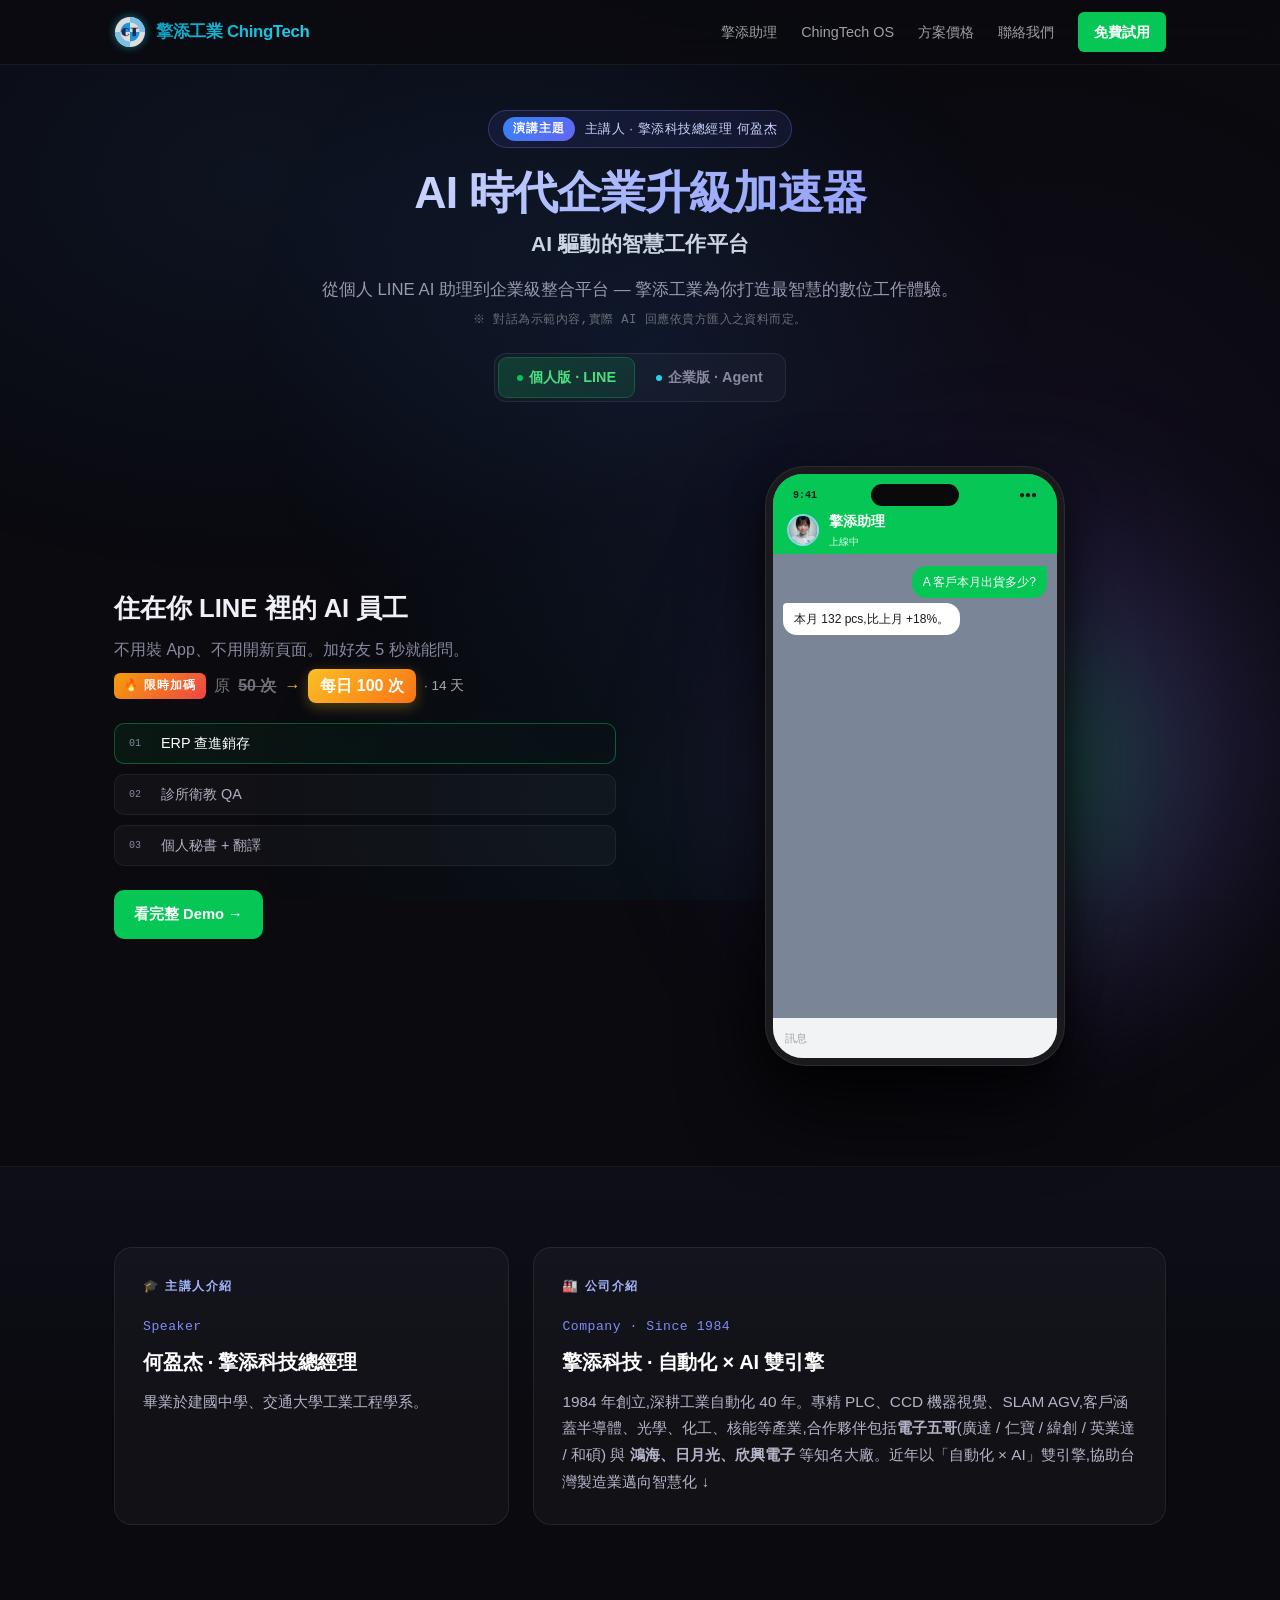
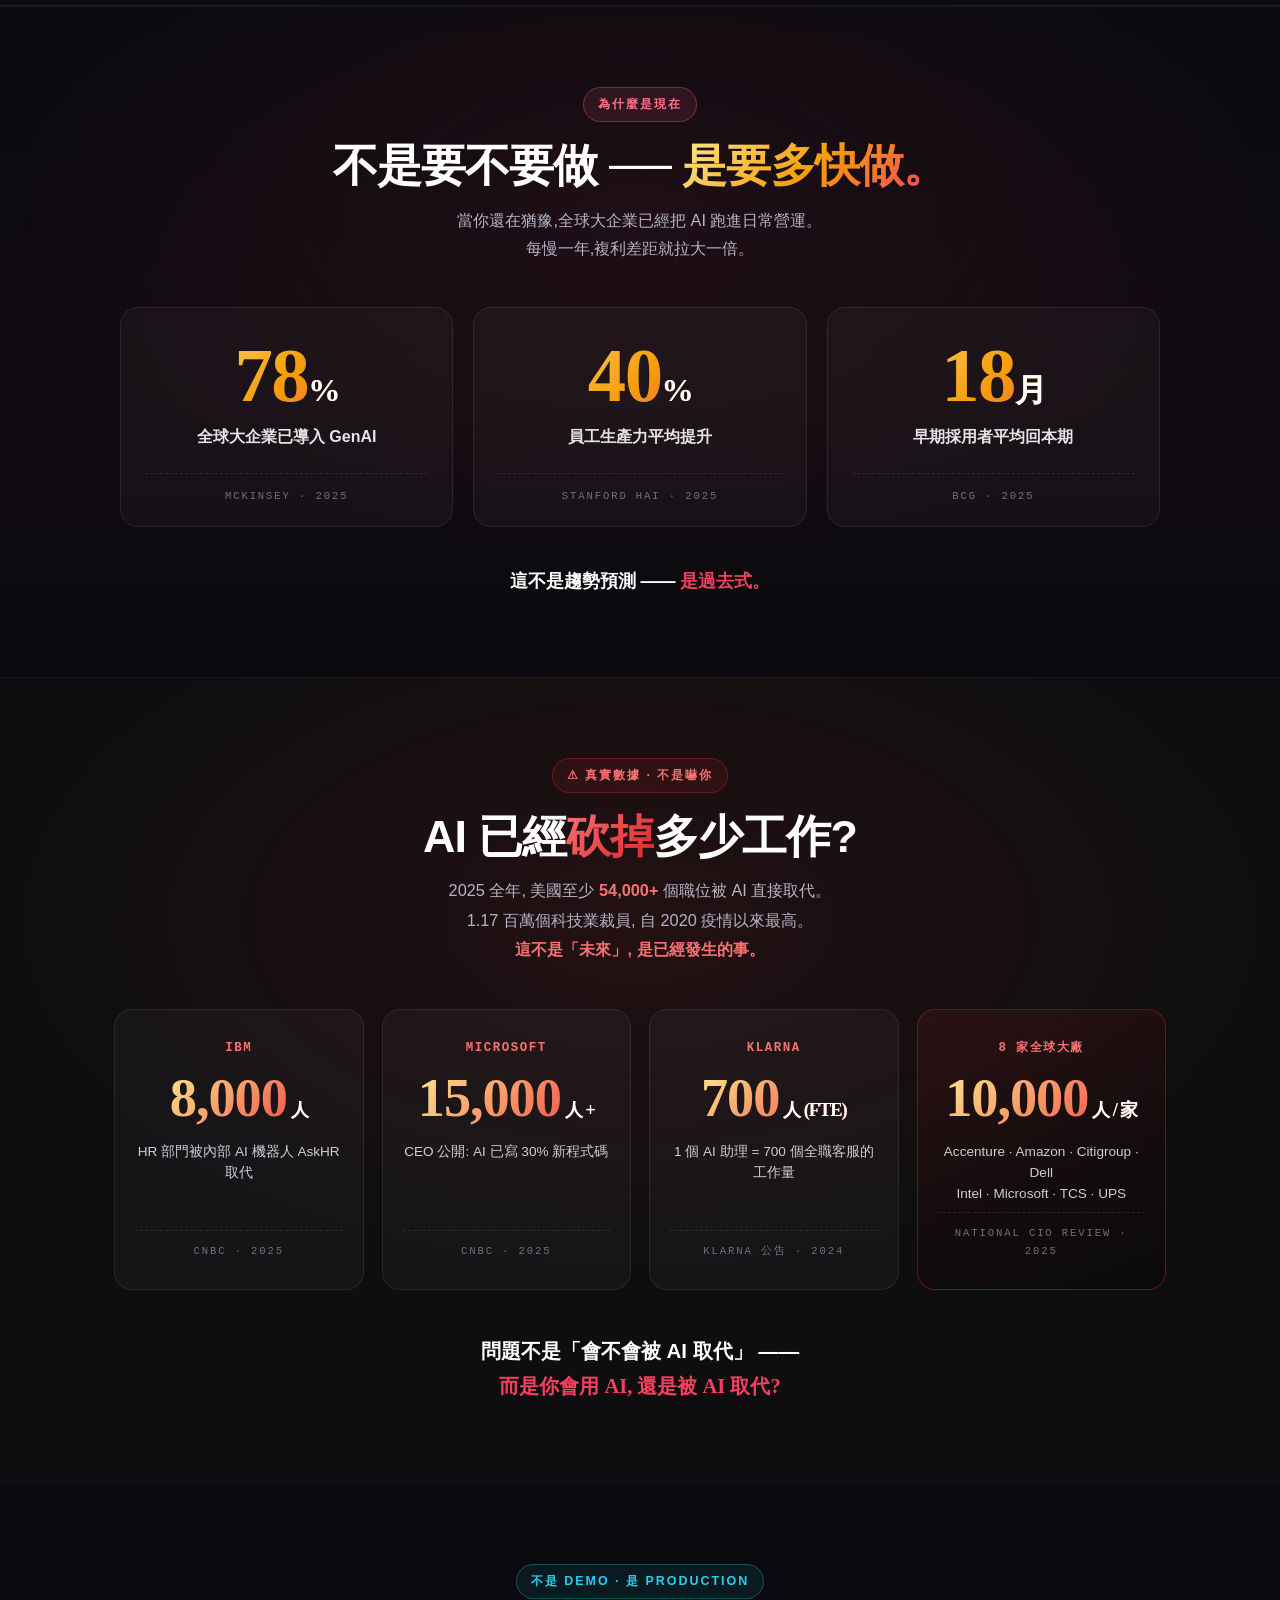
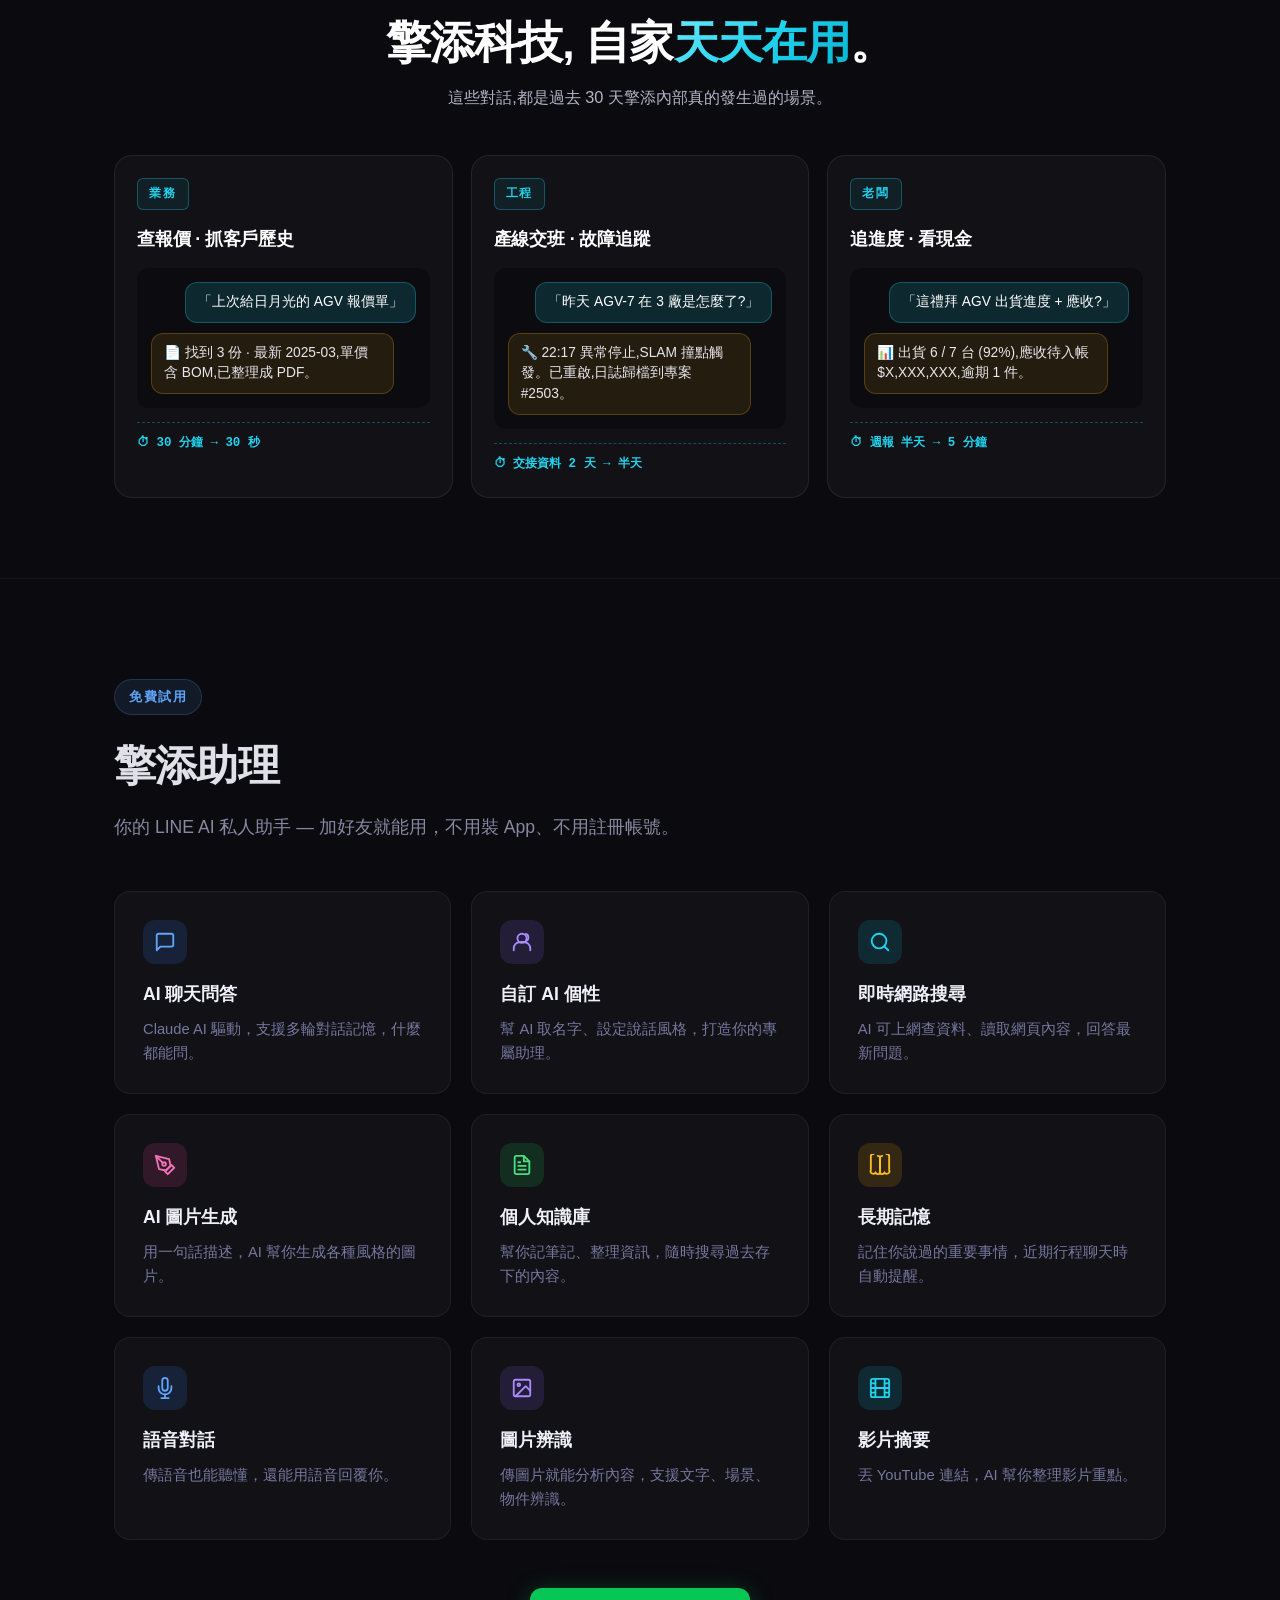
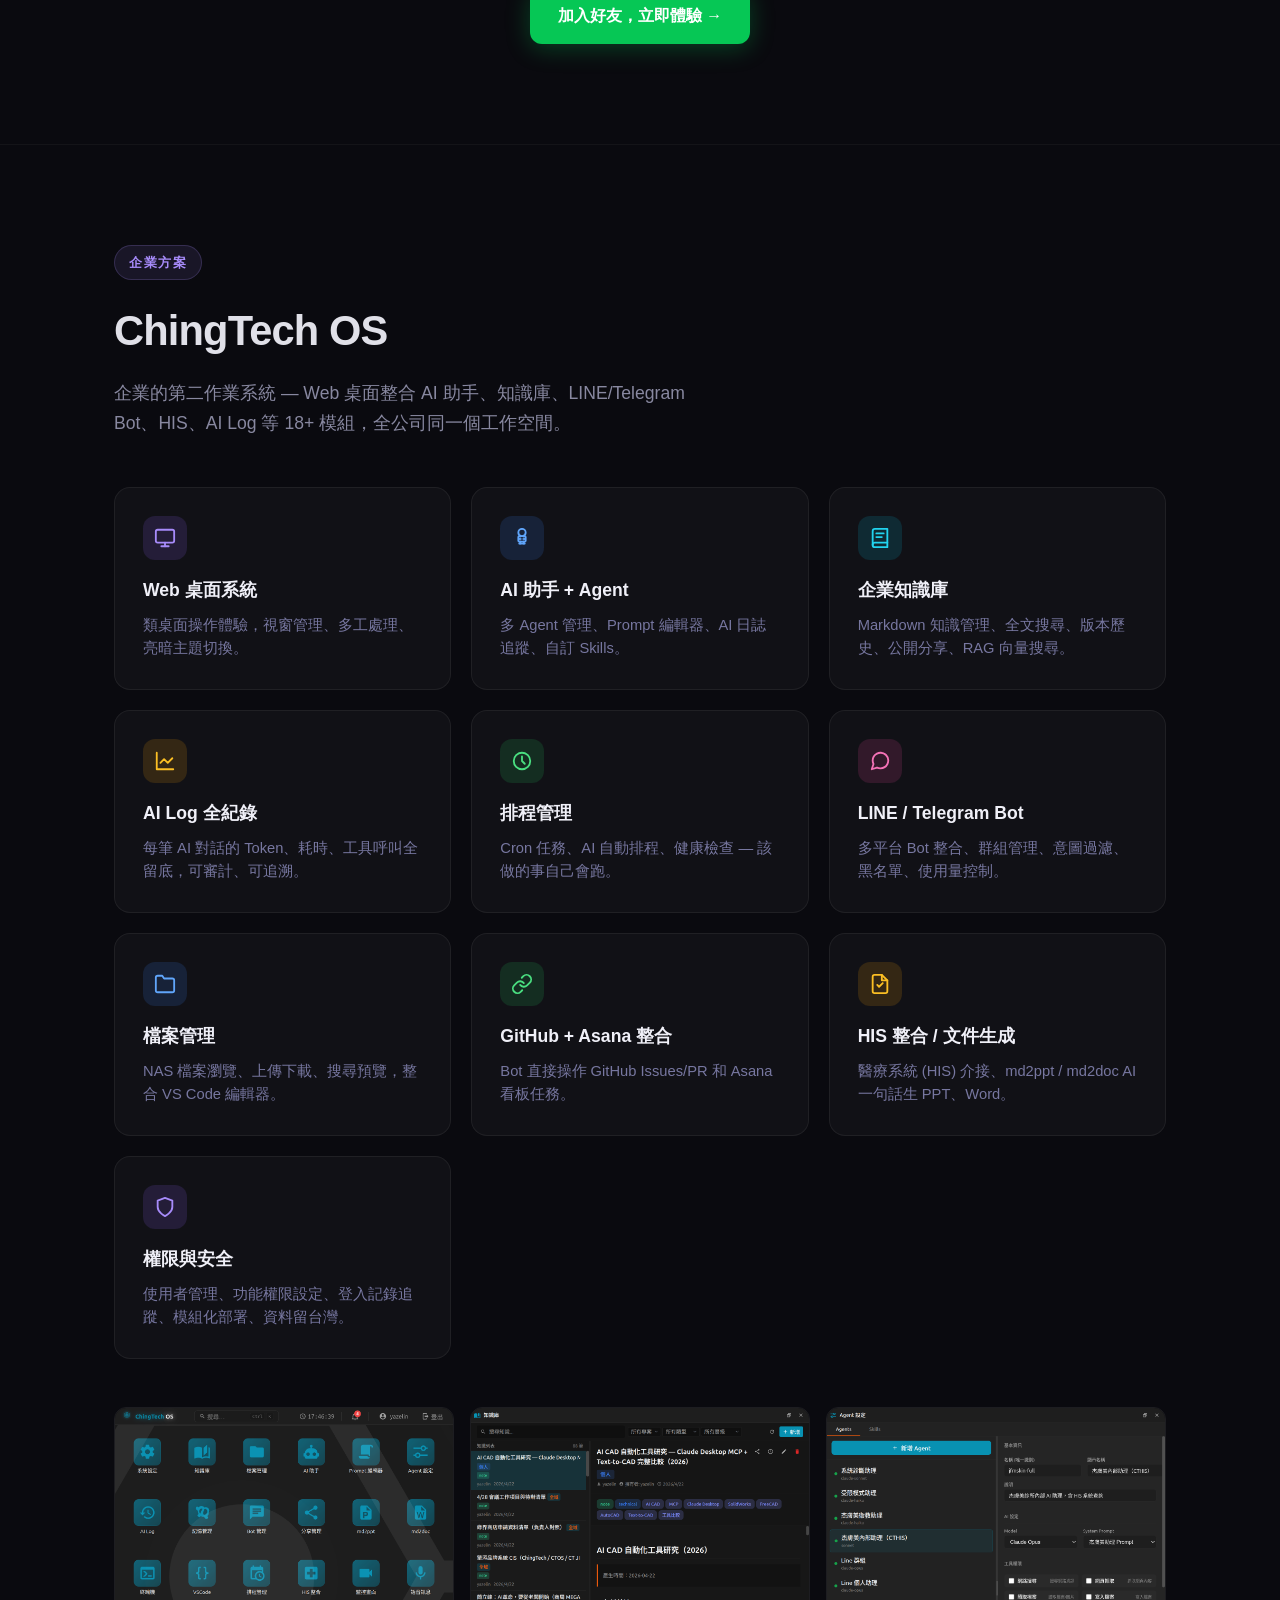
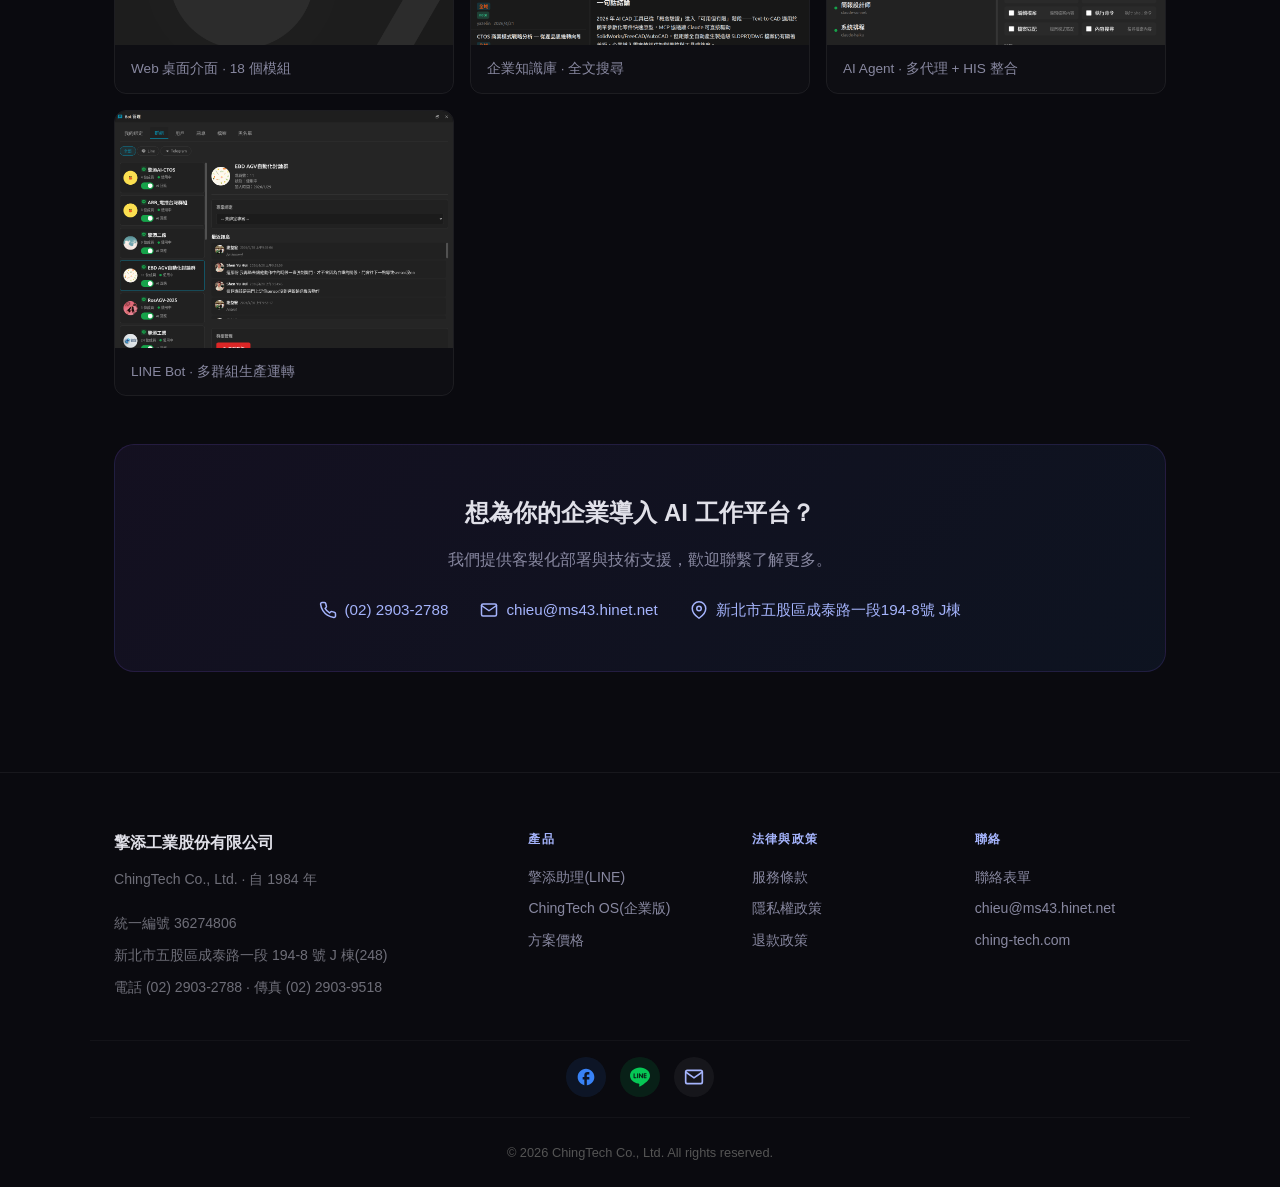
==== commit 896076c5: "style(promo): 100 次升級改為「促銷 chip」三段式視覺 · 純 <s>50</s> <b>100</b> 太冷靜, 沒有「促銷推廣價」氣勢 · 改為三段式 chip:   [🔥 限" ====
--- a/index.html
+++ b/index.html
@@ -1051,7 +1051,7 @@
         <div class="demo-panel-layout">
           <div class="demo-panel-copy">
             <h3>住在你 LINE 裡的 AI 員工</h3>
-            <p>不用裝 App、不用開新頁面。加好友 5 秒就能問。14 天試用,每天 <s style="color:#71717a">50</s> <b style="color:#fbbf24">100 次</b>。</p>
+            <p>不用裝 App、不用開新頁面。加好友 5 秒就能問。<br/><span style="display:inline-flex;align-items:center;gap:8px;margin-top:6px;flex-wrap:wrap"><span style="font-size:0.72rem;font-weight:800;letter-spacing:0.10em;color:#fff;background:linear-gradient(135deg,#f59e0b,#ef4444);padding:3px 10px;border-radius:6px">🔥 限時加碼</span><span style="color:#71717a">原</span><s style="color:#71717a;font-weight:600">50 次</s><span style="color:#fbbf24;font-weight:700">→</span><span style="background:linear-gradient(135deg,#fbbf24,#f97316);color:#fff;font-weight:800;padding:3px 12px;border-radius:8px;box-shadow:0 4px 14px rgba(251,191,36,0.3)">每日 100 次</span><span style="font-size:0.85em;color:#a8a9af">· 14 天</span></span></p>
             <div class="demo-panel-scenarios" id="personalScenarios"></div>
             <a href="ctos-lite.html#demo" class="demo-cta personal">看完整 Demo →</a>
           </div>
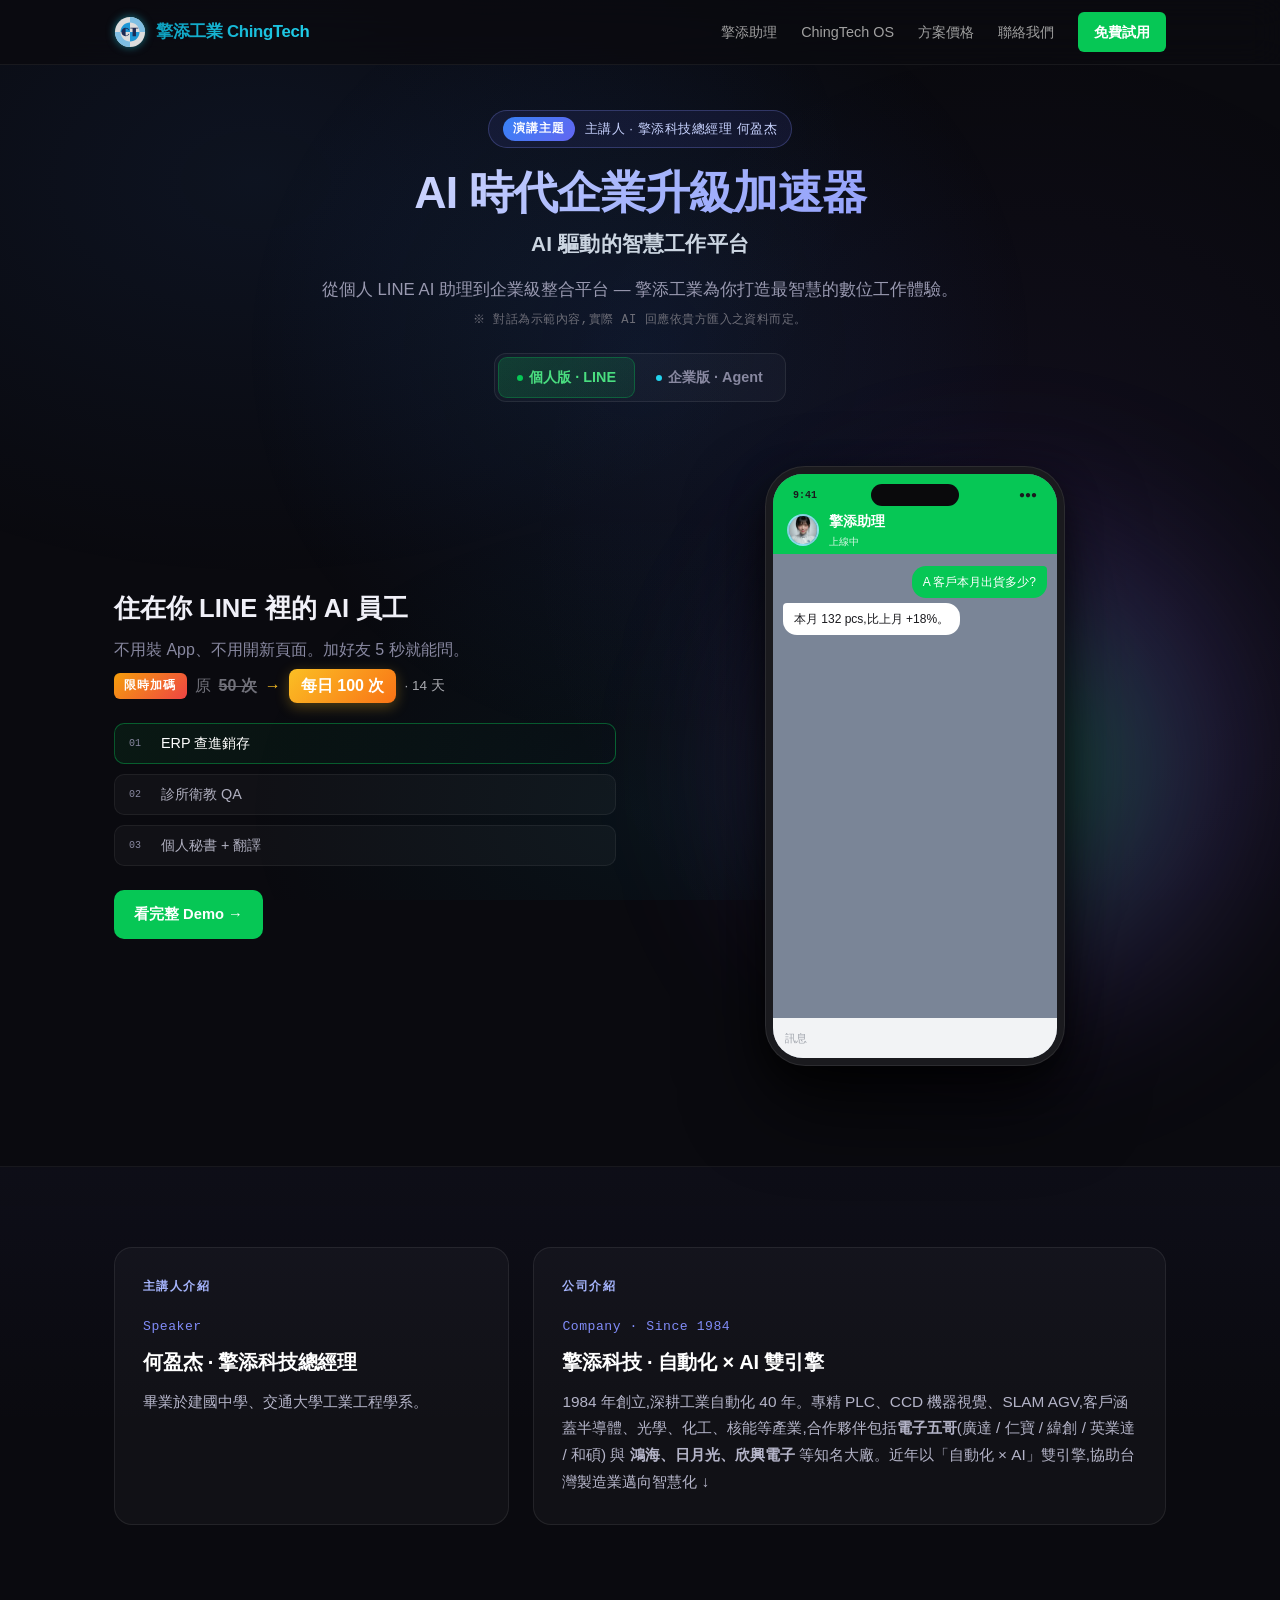
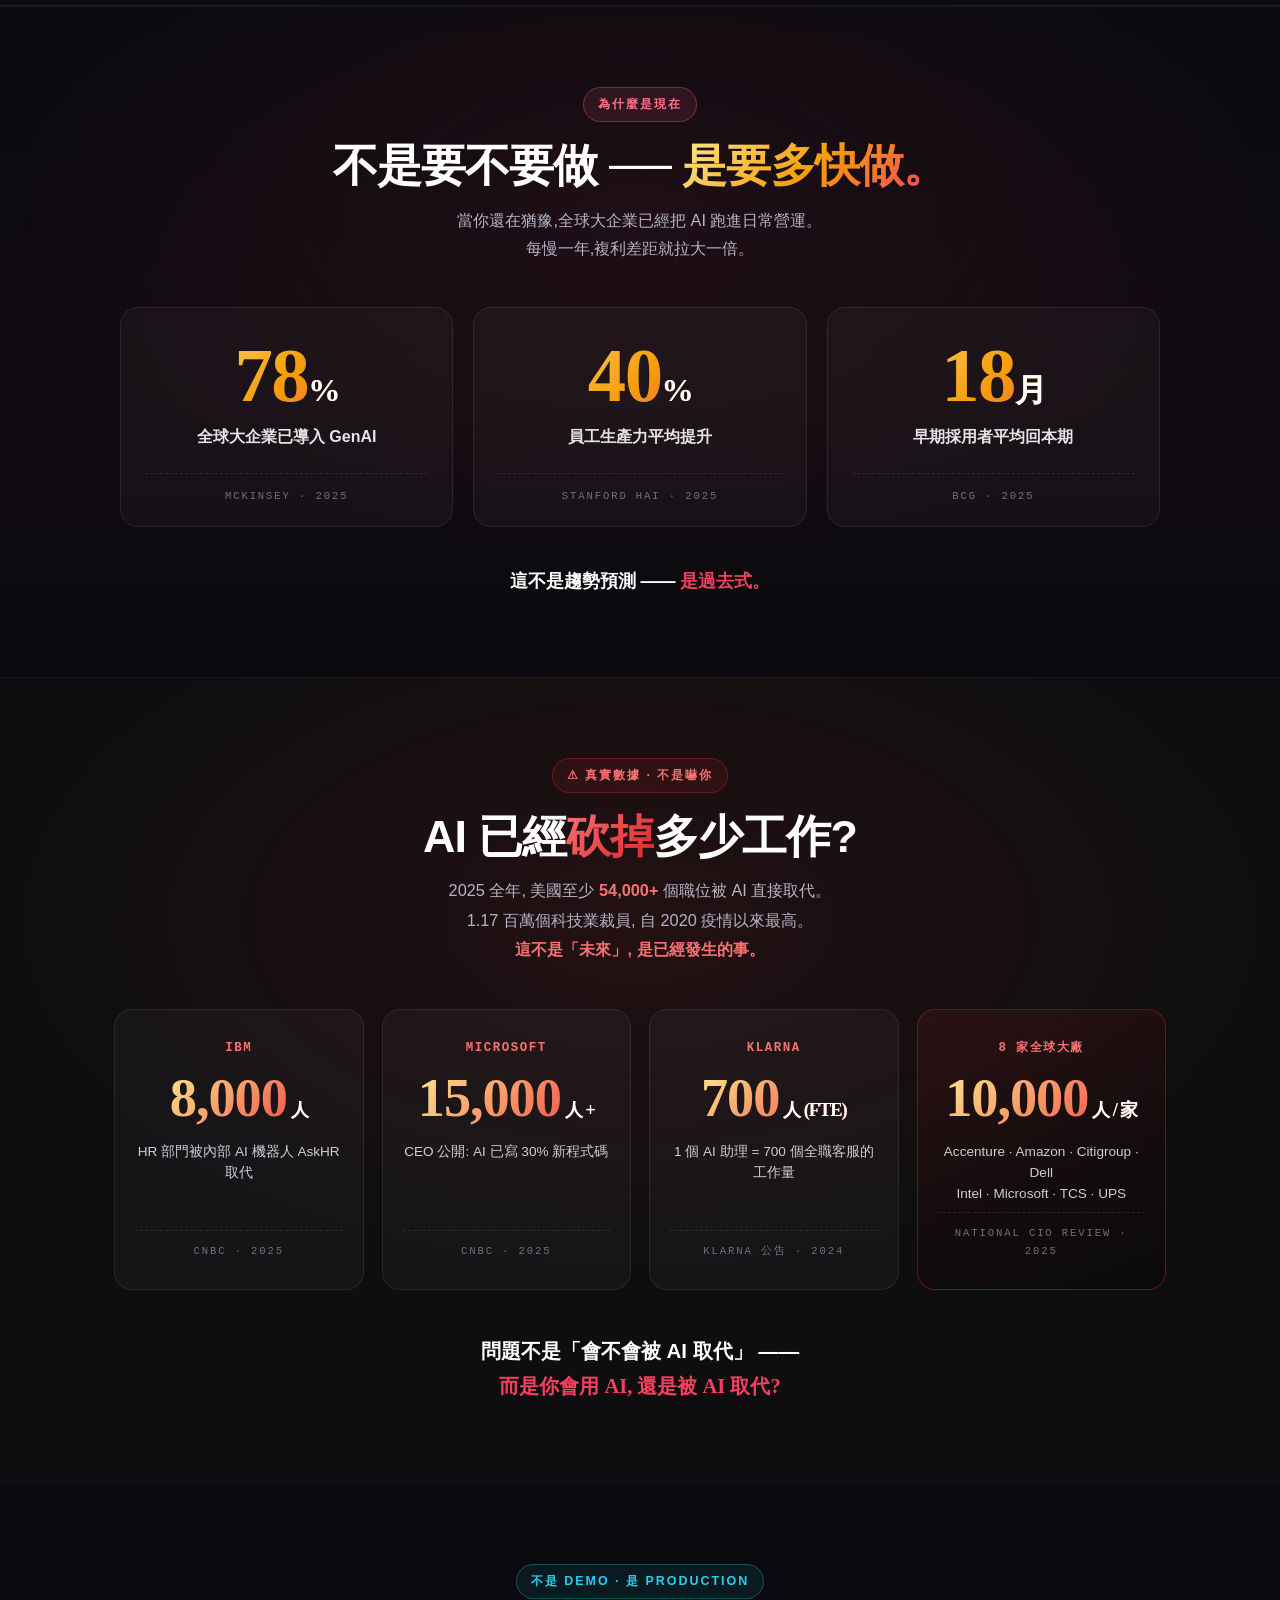
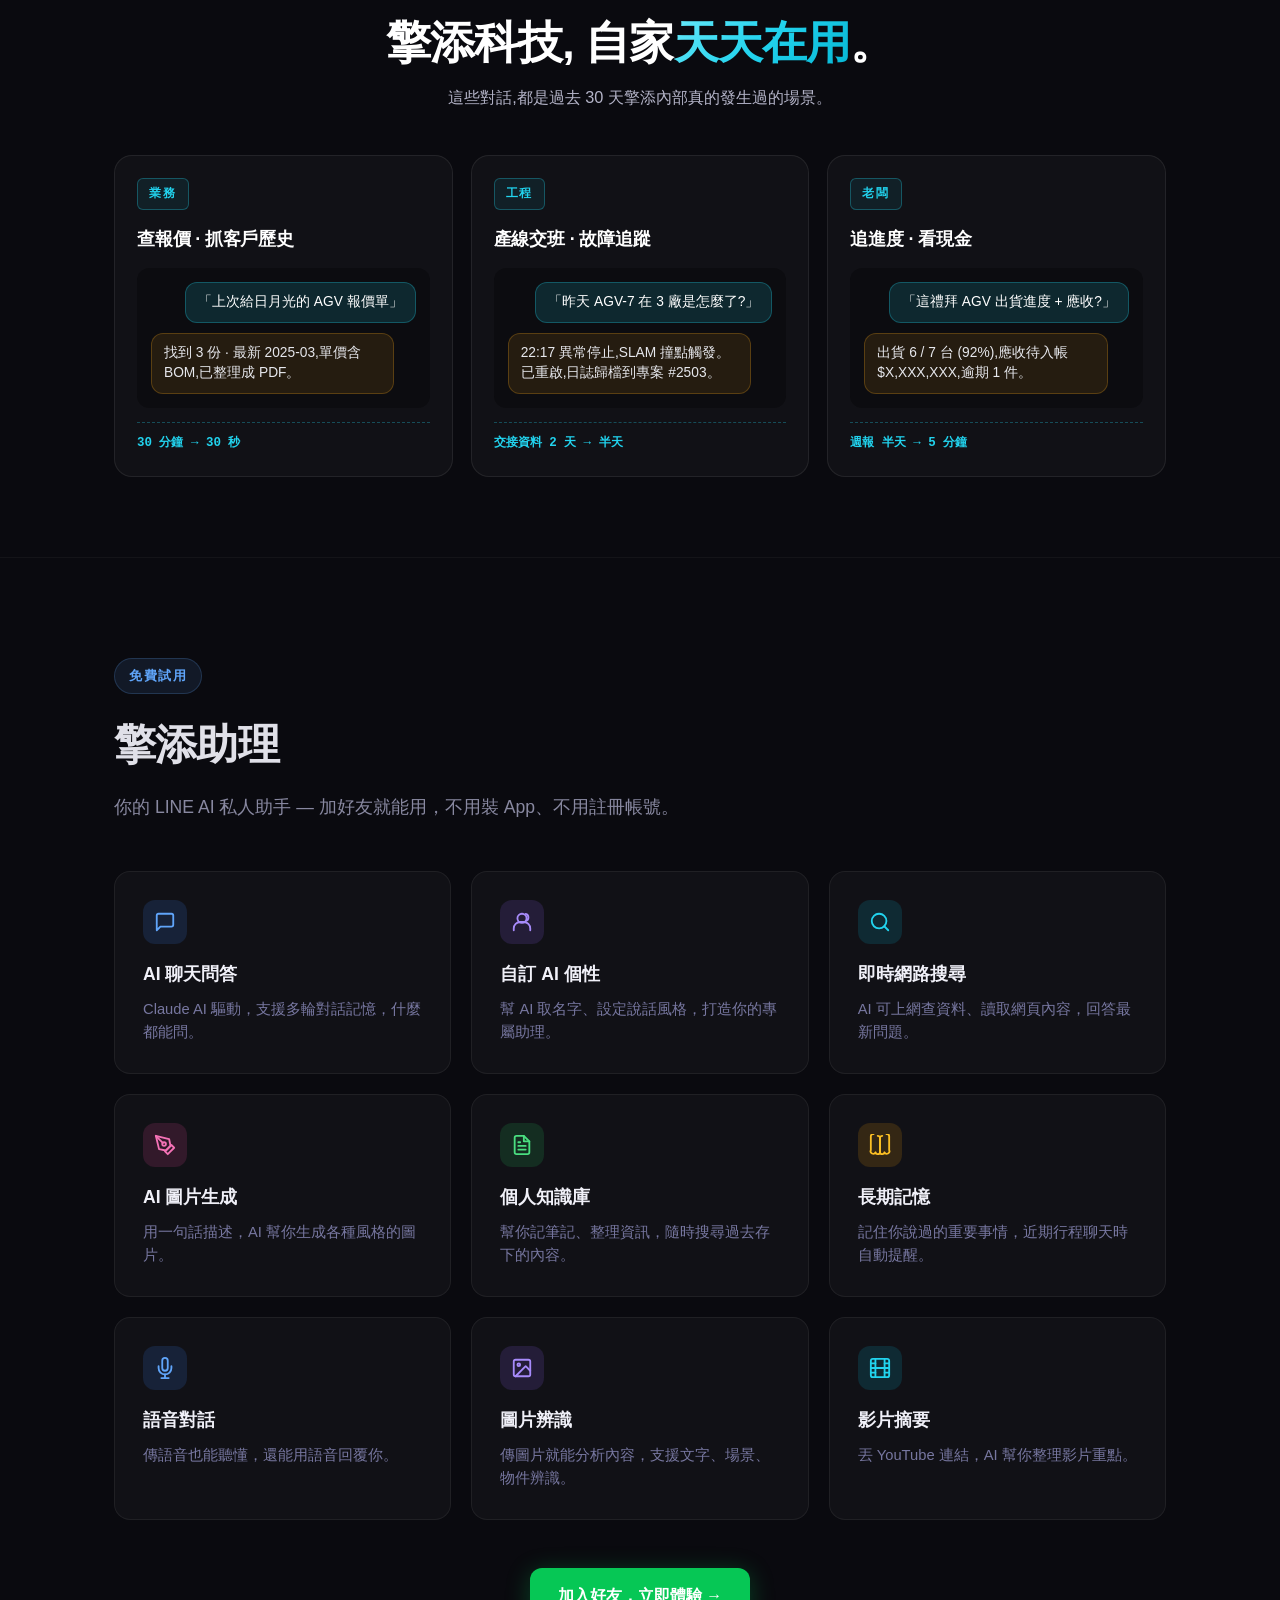
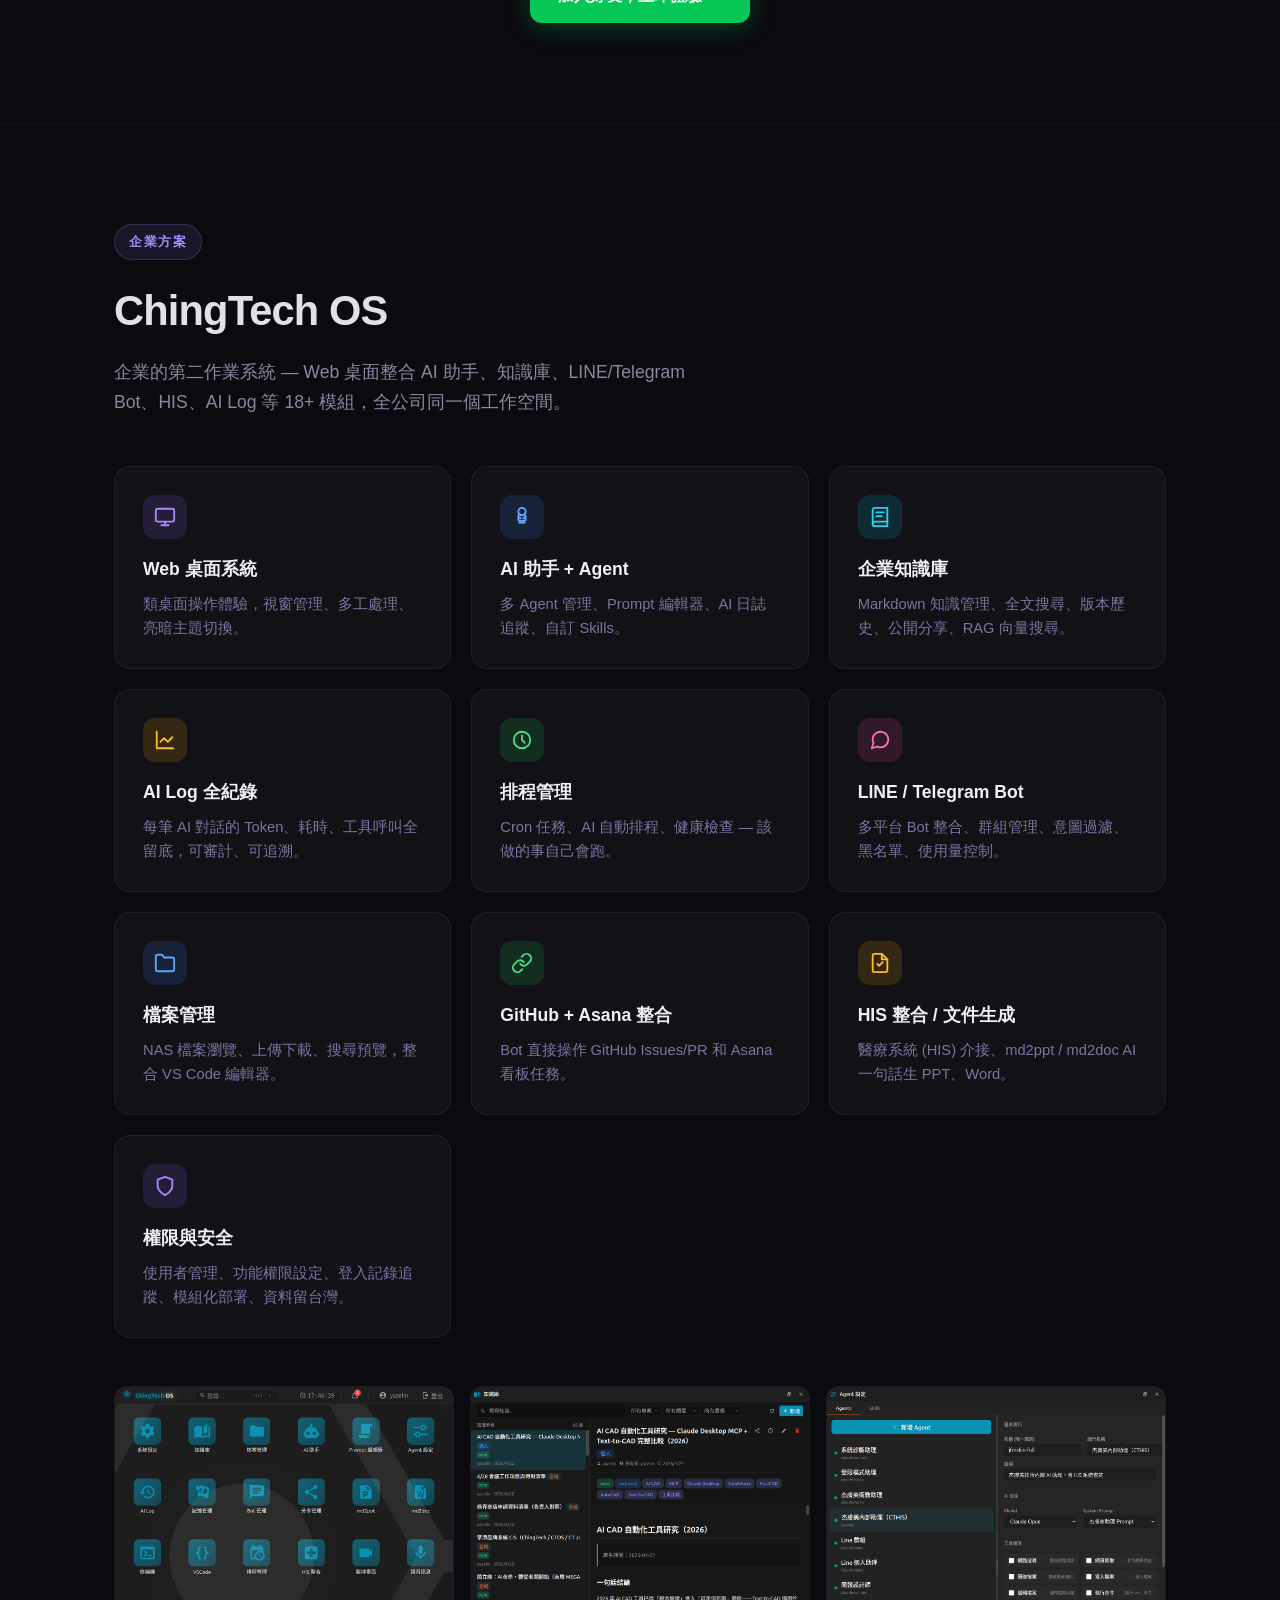
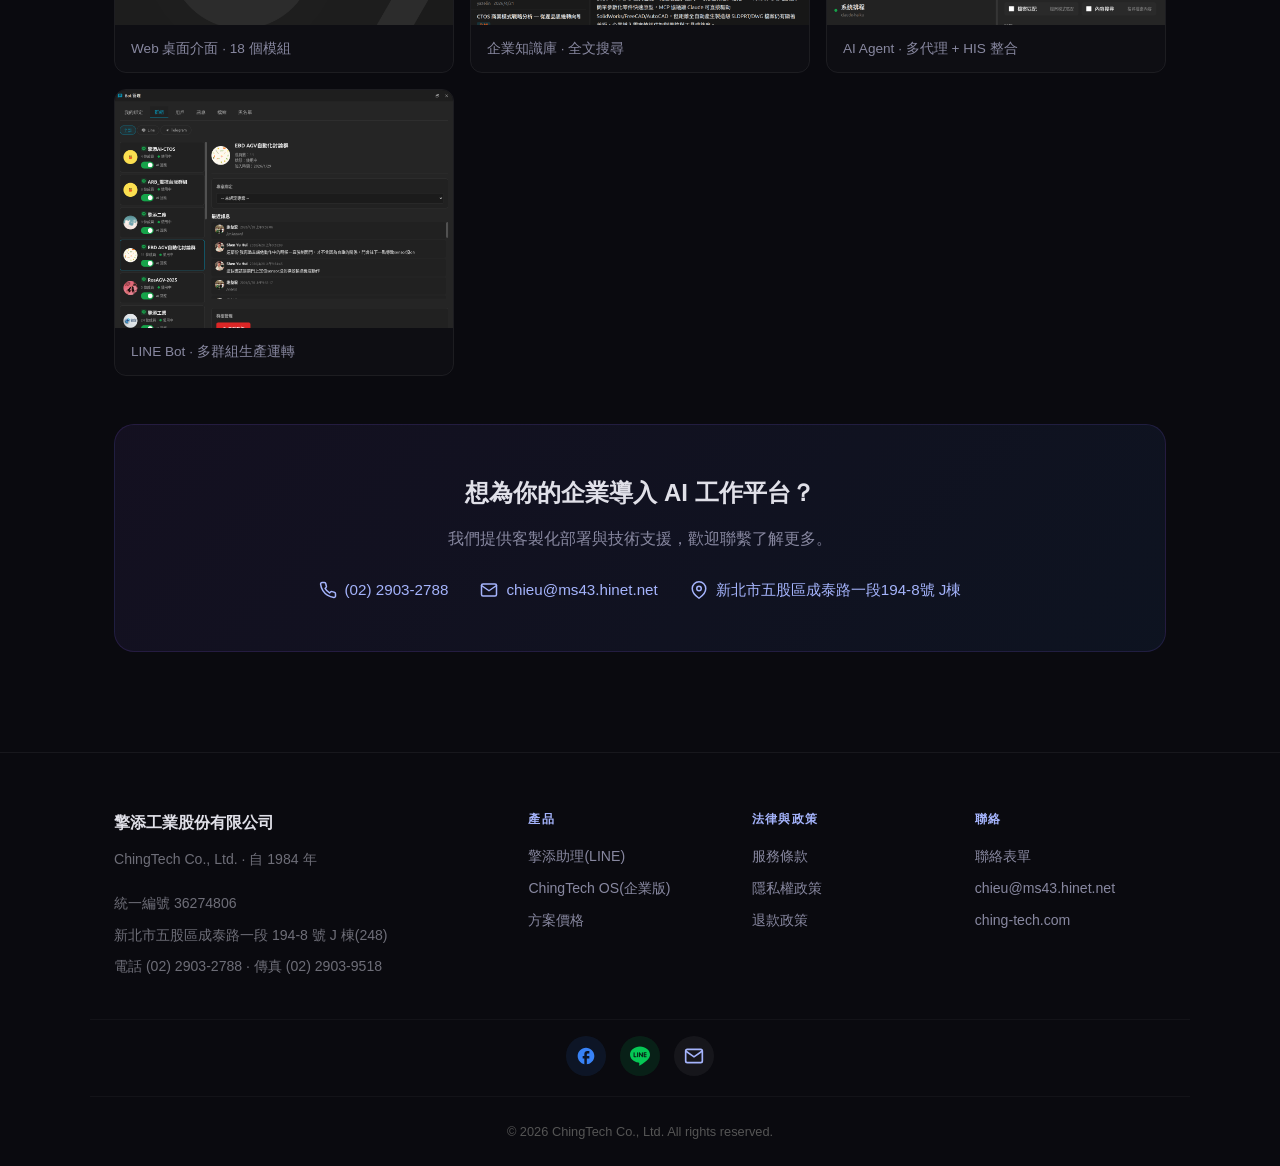
==== commit 165dd539: "chore(copy): 全站清掉 emoji 殘留 · rule restore 清理項: · rotary.html:   - 第 19 頁擎添實況 chat bot 訊息「📄 找到」「🔧 22:" ====
--- a/index.html
+++ b/index.html
@@ -1051,7 +1051,7 @@
         <div class="demo-panel-layout">
           <div class="demo-panel-copy">
             <h3>住在你 LINE 裡的 AI 員工</h3>
-            <p>不用裝 App、不用開新頁面。加好友 5 秒就能問。<br/><span style="display:inline-flex;align-items:center;gap:8px;margin-top:6px;flex-wrap:wrap"><span style="font-size:0.72rem;font-weight:800;letter-spacing:0.10em;color:#fff;background:linear-gradient(135deg,#f59e0b,#ef4444);padding:3px 10px;border-radius:6px">🔥 限時加碼</span><span style="color:#71717a">原</span><s style="color:#71717a;font-weight:600">50 次</s><span style="color:#fbbf24;font-weight:700">→</span><span style="background:linear-gradient(135deg,#fbbf24,#f97316);color:#fff;font-weight:800;padding:3px 12px;border-radius:8px;box-shadow:0 4px 14px rgba(251,191,36,0.3)">每日 100 次</span><span style="font-size:0.85em;color:#a8a9af">· 14 天</span></span></p>
+            <p>不用裝 App、不用開新頁面。加好友 5 秒就能問。<br/><span style="display:inline-flex;align-items:center;gap:8px;margin-top:6px;flex-wrap:wrap"><span style="font-size:0.72rem;font-weight:800;letter-spacing:0.10em;color:#fff;background:linear-gradient(135deg,#f59e0b,#ef4444);padding:3px 10px;border-radius:6px">限時加碼</span><span style="color:#71717a">原</span><s style="color:#71717a;font-weight:600">50 次</s><span style="color:#fbbf24;font-weight:700">→</span><span style="background:linear-gradient(135deg,#fbbf24,#f97316);color:#fff;font-weight:800;padding:3px 12px;border-radius:8px;box-shadow:0 4px 14px rgba(251,191,36,0.3)">每日 100 次</span><span style="font-size:0.85em;color:#a8a9af">· 14 天</span></span></p>
             <div class="demo-panel-scenarios" id="personalScenarios"></div>
             <a href="ctos-lite.html#demo" class="demo-cta personal">看完整 Demo →</a>
           </div>
@@ -1118,13 +1118,13 @@
   <div class="container">
     <div class="speaker-grid fade-in">
       <div class="speaker-card">
-        <div class="speaker-card-label">🎓 主講人介紹</div>
+        <div class="speaker-card-label">主講人介紹</div>
         <span class="speaker-meta">Speaker</span>
         <h3>何盈杰 · 擎添科技總經理</h3>
         <p>畢業於建國中學、交通大學工業工程學系。</p>
       </div>
       <div class="speaker-card">
-        <div class="speaker-card-label">🏭 公司介紹</div>
+        <div class="speaker-card-label">公司介紹</div>
         <span class="speaker-meta">Company · Since 1984</span>
         <h3>擎添科技 · 自動化 × AI 雙引擎</h3>
         <p>1984 年創立,深耕工業自動化 40 年。專精 PLC、CCD 機器視覺、SLAM AGV,客戶涵蓋半導體、光學、化工、核能等產業,合作夥伴包括<b>電子五哥</b>(廣達 / 仁寶 / 緯創 / 英業達 / 和碩) 與 <b>鴻海、日月光、欣興電子</b> 等知名大廠。近年以「自動化 × AI」雙引擎,協助台灣製造業邁向智慧化 ↓</p>
@@ -1213,27 +1213,27 @@
         <h3>查報價 · 抓客戶歷史</h3>
         <div class="actual-chat">
           <div class="actual-msg user">「上次給日月光的 AGV 報價單」</div>
-          <div class="actual-msg bot">📄 找到 3 份 · 最新 2025-03,單價含 BOM,已整理成 PDF。</div>
-        </div>
-        <div class="saved">⏱ 30 分鐘 → 30 秒</div>
+          <div class="actual-msg bot">找到 3 份 · 最新 2025-03,單價含 BOM,已整理成 PDF。</div>
+        </div>
+        <div class="saved">30 分鐘 → 30 秒</div>
       </div>
       <div class="actual-card">
         <span class="role">工程</span>
         <h3>產線交班 · 故障追蹤</h3>
         <div class="actual-chat">
           <div class="actual-msg user">「昨天 AGV-7 在 3 廠是怎麼了?」</div>
-          <div class="actual-msg bot">🔧 22:17 異常停止,SLAM 撞點觸發。已重啟,日誌歸檔到專案 #2503。</div>
-        </div>
-        <div class="saved">⏱ 交接資料 2 天 → 半天</div>
+          <div class="actual-msg bot">22:17 異常停止,SLAM 撞點觸發。已重啟,日誌歸檔到專案 #2503。</div>
+        </div>
+        <div class="saved">交接資料 2 天 → 半天</div>
       </div>
       <div class="actual-card">
         <span class="role">老闆</span>
         <h3>追進度 · 看現金</h3>
         <div class="actual-chat">
           <div class="actual-msg user">「這禮拜 AGV 出貨進度 + 應收?」</div>
-          <div class="actual-msg bot">📊 出貨 6 / 7 台 (92%),應收待入帳 $X,XXX,XXX,逾期 1 件。</div>
-        </div>
-        <div class="saved">⏱ 週報 半天 → 5 分鐘</div>
+          <div class="actual-msg bot">出貨 6 / 7 台 (92%),應收待入帳 $X,XXX,XXX,逾期 1 件。</div>
+        </div>
+        <div class="saved">週報 半天 → 5 分鐘</div>
       </div>
     </div>
   </div>
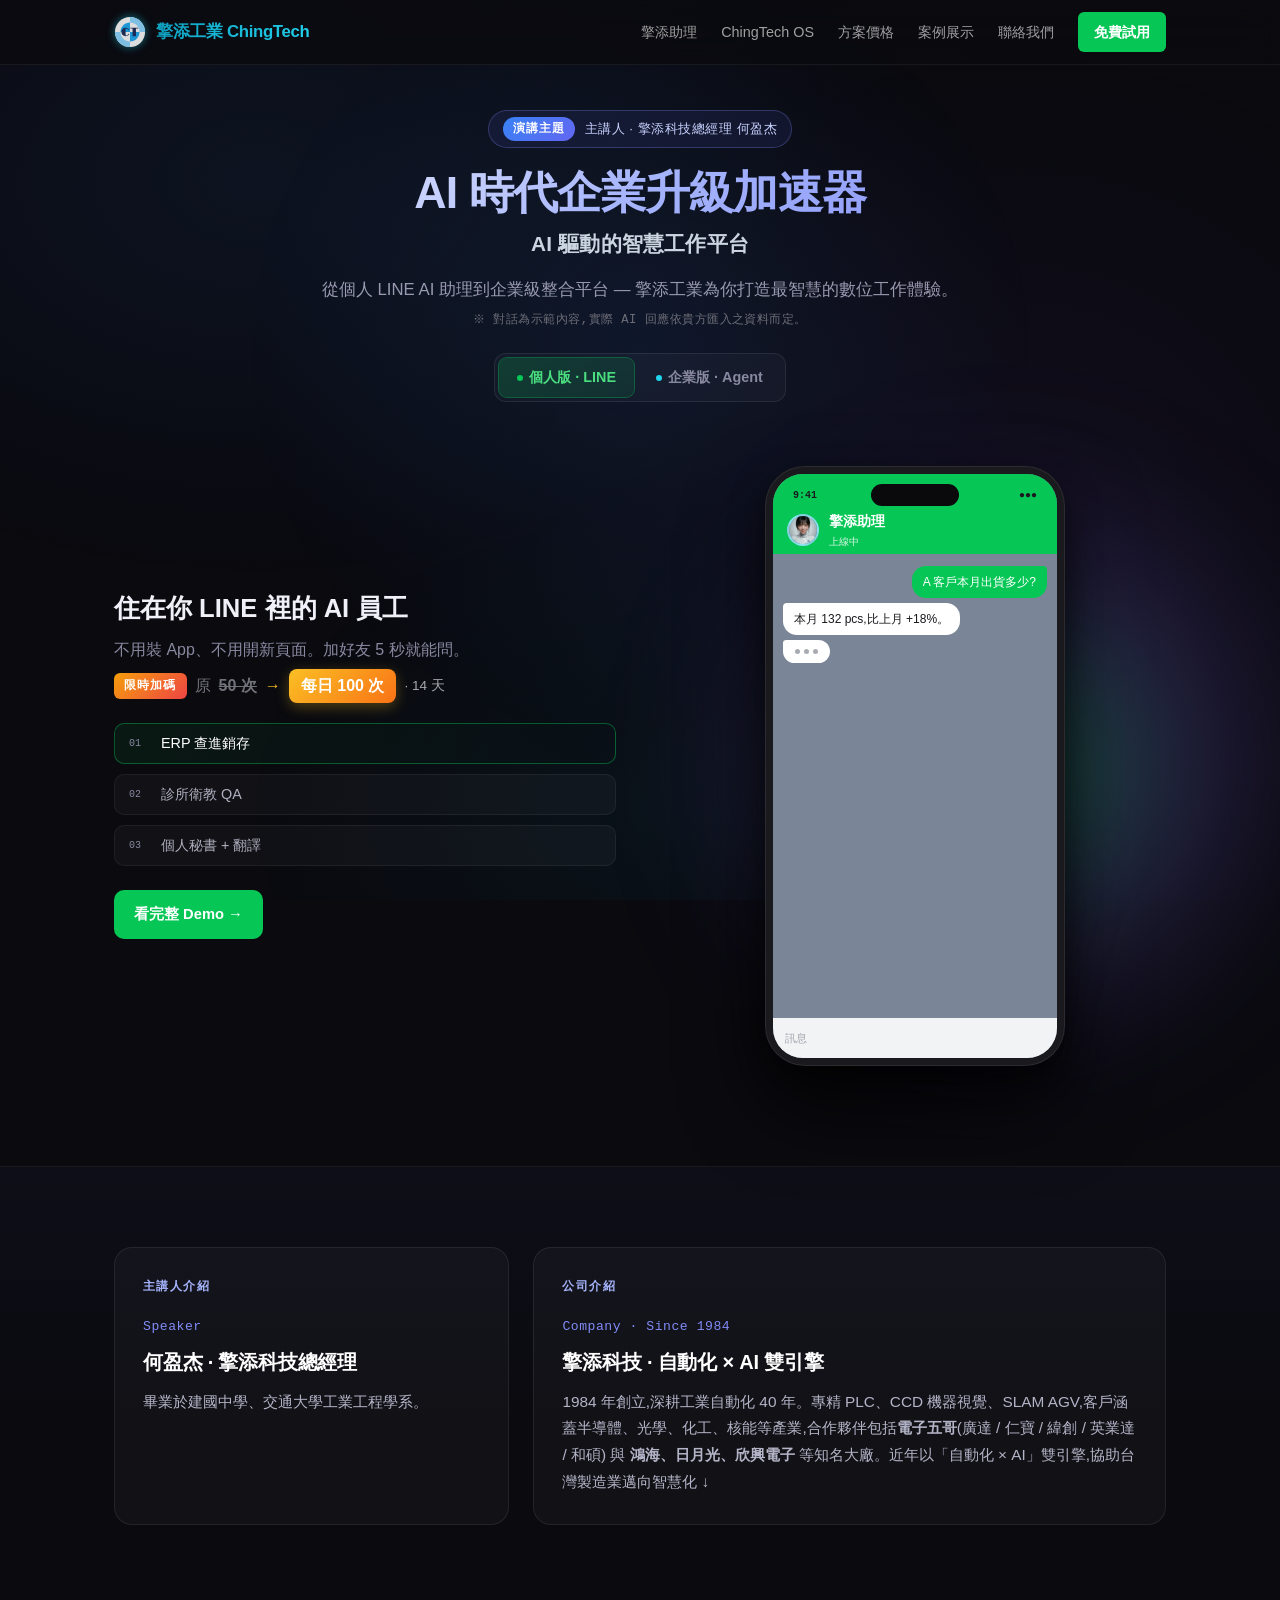
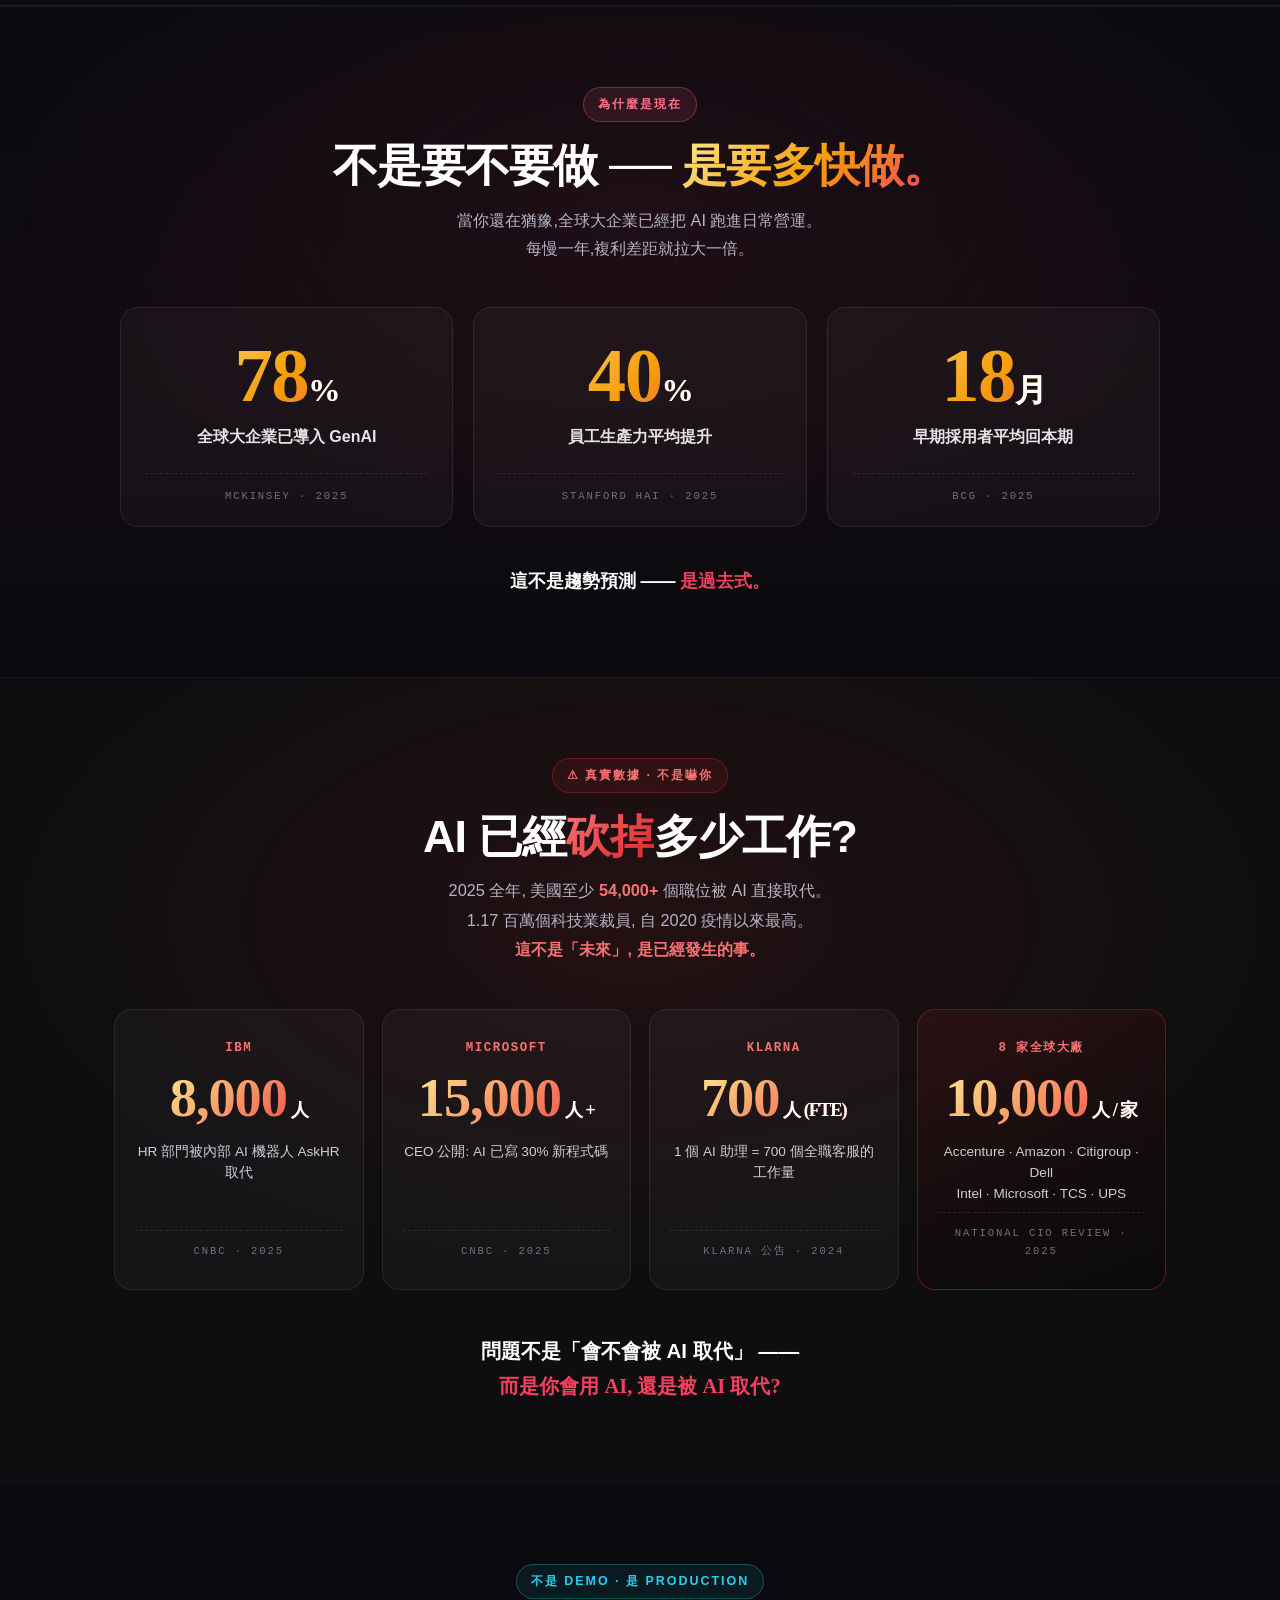
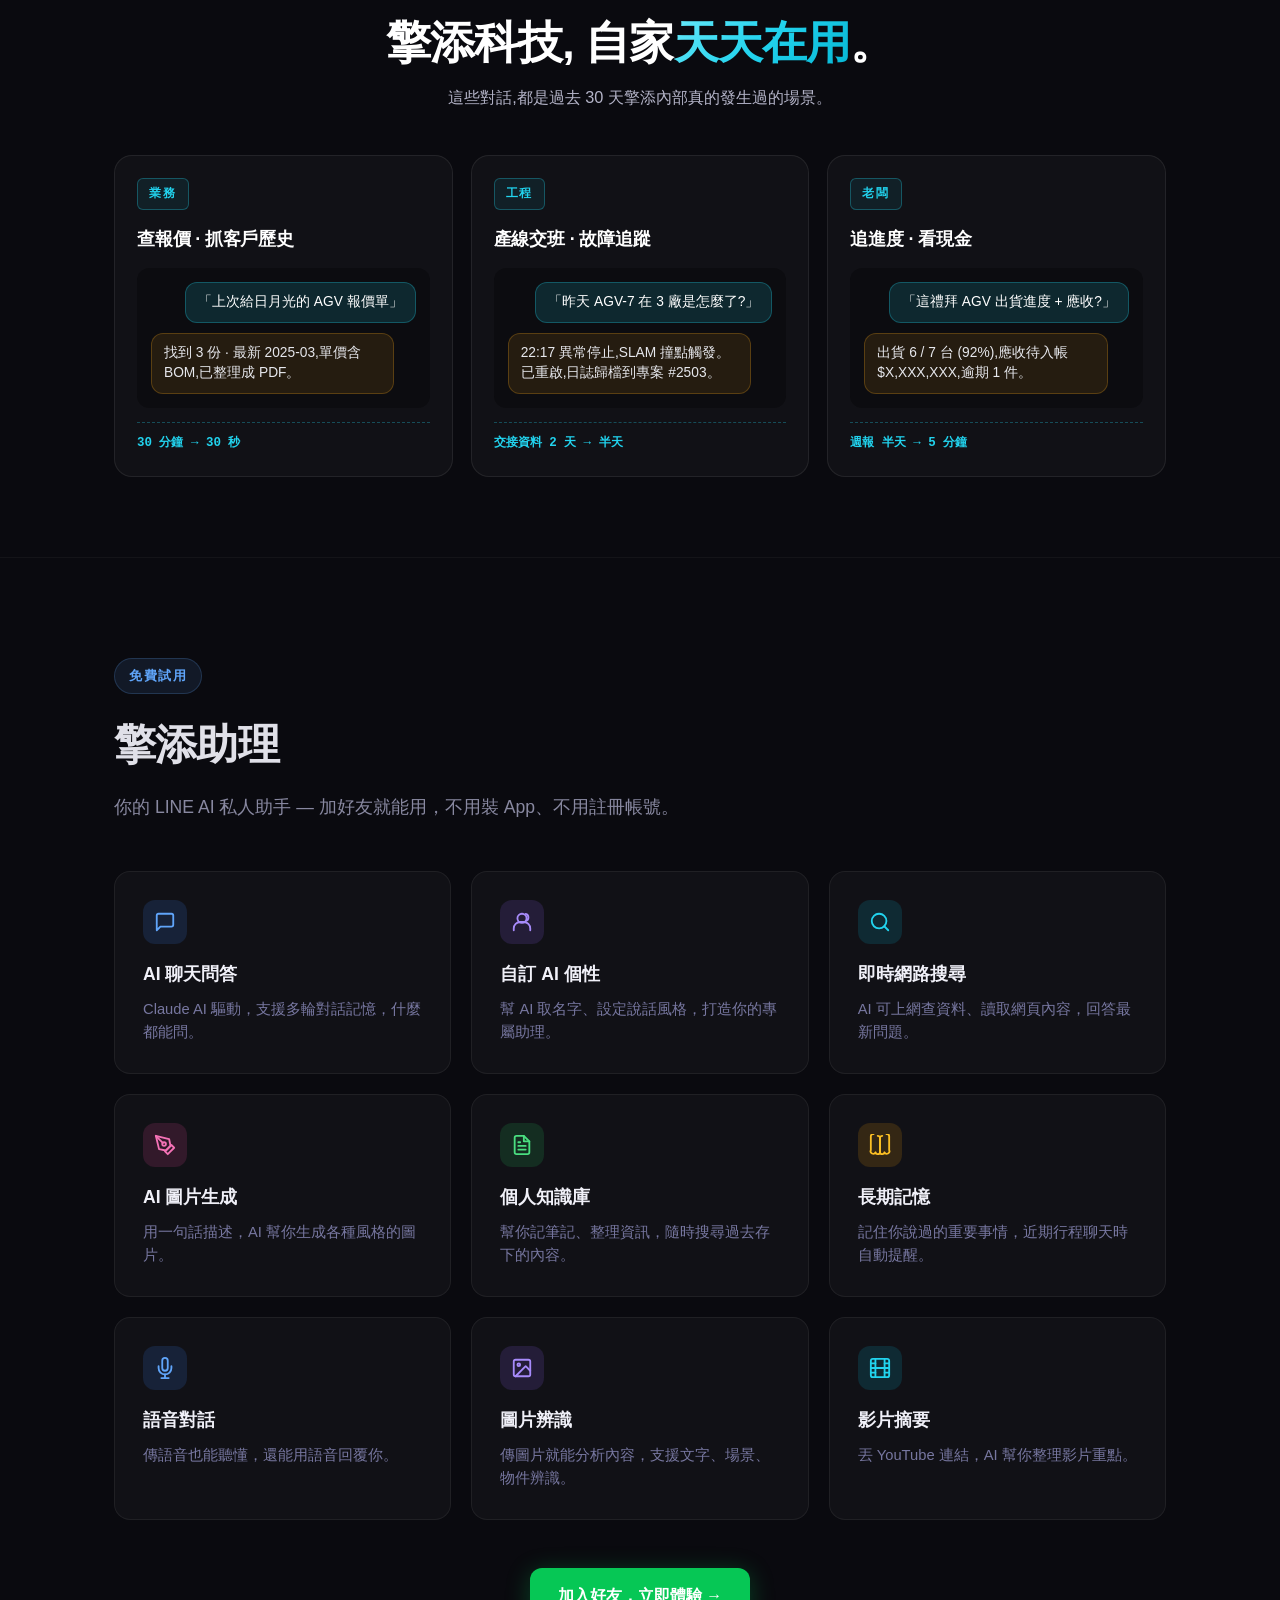
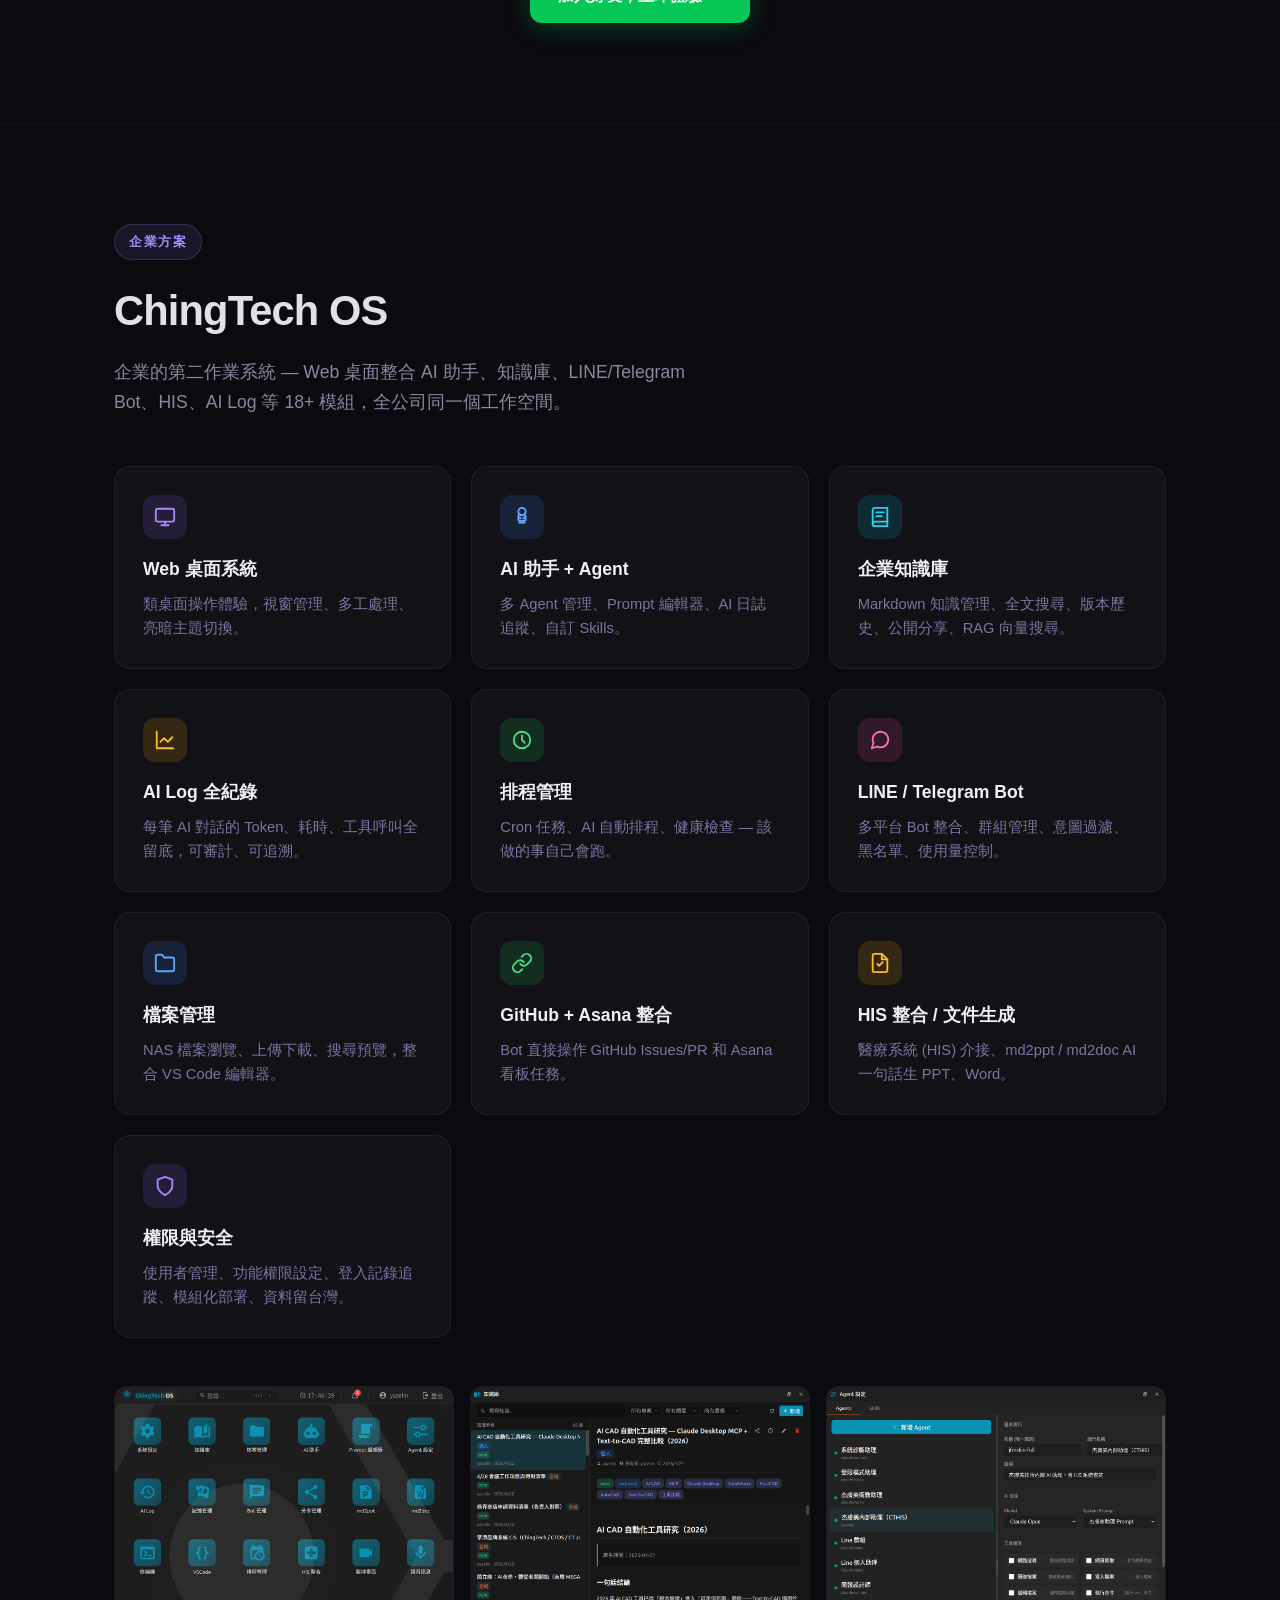
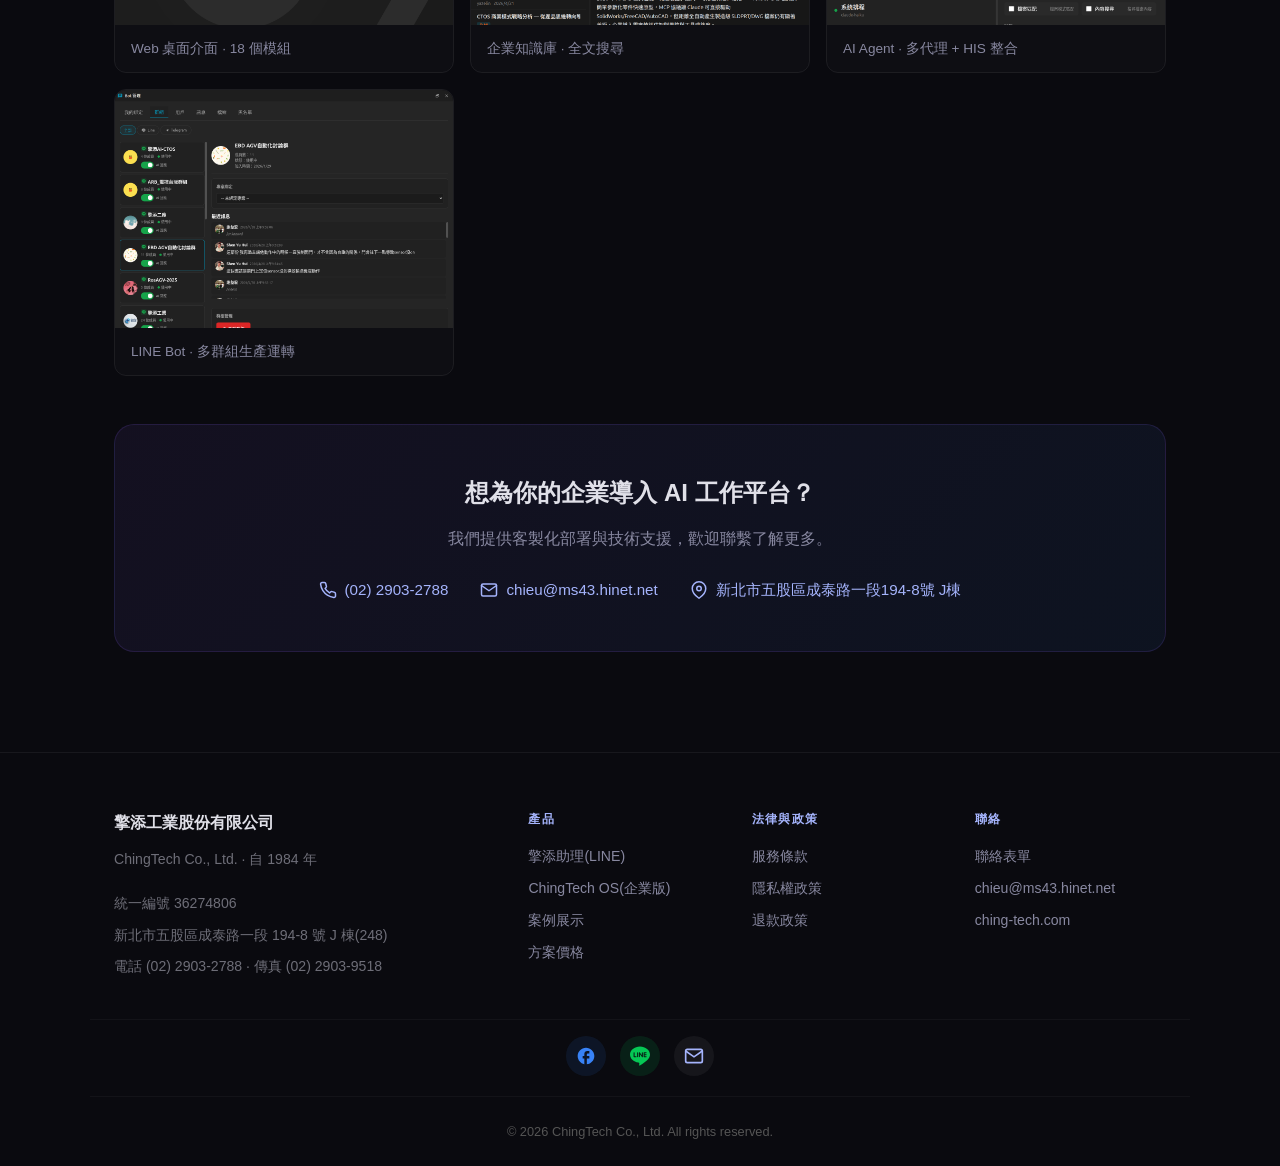
==== commit 2e104b64: "docs: link AI pages to case hub" ====
--- a/index.html
+++ b/index.html
@@ -6,6 +6,26 @@
   <meta name="facebook-domain-verification" content="x3vy6l4cdf3oa1w5lh0qo2e9oh0rr9" />
   <title>擎添工業 — AI 驅動的智慧工作平台</title>
   <meta name="description" content="從個人 LINE AI 助理到企業級工作平台，擎添工業為你打造最智慧的數位體驗。">
+  <link rel="canonical" href="https://ching-tech.github.io/">
+  <meta name="robots" content="index, follow">
+  <meta property="og:type" content="website">
+  <meta property="og:site_name" content="擎添工業 ChingTech">
+  <meta property="og:locale" content="zh_TW">
+  <meta property="og:title" content="擎添工業 — AI 驅動的智慧工作平台">
+  <meta property="og:description" content="從個人 LINE AI 助理到企業級工作平台，擎添工業為你打造最智慧的數位體驗。">
+  <meta property="og:url" content="https://ching-tech.github.io/">
+  <meta property="og:image" content="https://ching-tech.github.io/img/desktop.png">
+  <meta name="twitter:card" content="summary_large_image">
+  <script type="application/ld+json">
+  {
+    "@context": "https://schema.org",
+    "@type": "Organization",
+    "name": "擎添工業 ChingTech",
+    "url": "https://ching-tech.github.io/",
+    "logo": "https://ching-tech.github.io/img/CTLogo.svg",
+    "sameAs": ["https://github.com/ching-tech"]
+  }
+  </script>
   <style>
     /* ── Reset & Base ── */
     *, *::before, *::after { margin: 0; padding: 0; box-sizing: border-box; }
@@ -1011,6 +1031,7 @@
       <a href="ctos-lite.html" data-nav="ctos-lite">擎添助理</a>
       <a href="ching-tech-os.html" data-nav="ching-tech-os">ChingTech OS</a>
       <a href="pricing.html" data-nav="pricing">方案價格</a>
+      <a href="https://ching-tech.github.io/chingtech-case-hub/" target="_blank" rel="noreferrer" data-nav="cases">案例展示</a>
       <a href="contact.html" data-nav="contact">聯絡我們</a>
       <a href="https://line.me/R/ti/p/@285fjkky" target="_blank" rel="noreferrer" class="nav-cta">免費試用</a>
     </div>
@@ -1479,6 +1500,8 @@
       <div class="footer-label">產品</div>
       <a href="ctos-lite.html">擎添助理(LINE)</a>
       <a href="ching-tech-os.html">ChingTech OS(企業版)</a>
+      
+      <a href="https://ching-tech.github.io/chingtech-case-hub/" target="_blank" rel="noreferrer">案例展示</a>
       <a href="pricing.html">方案價格</a>
     </div>
     <div class="footer-col">
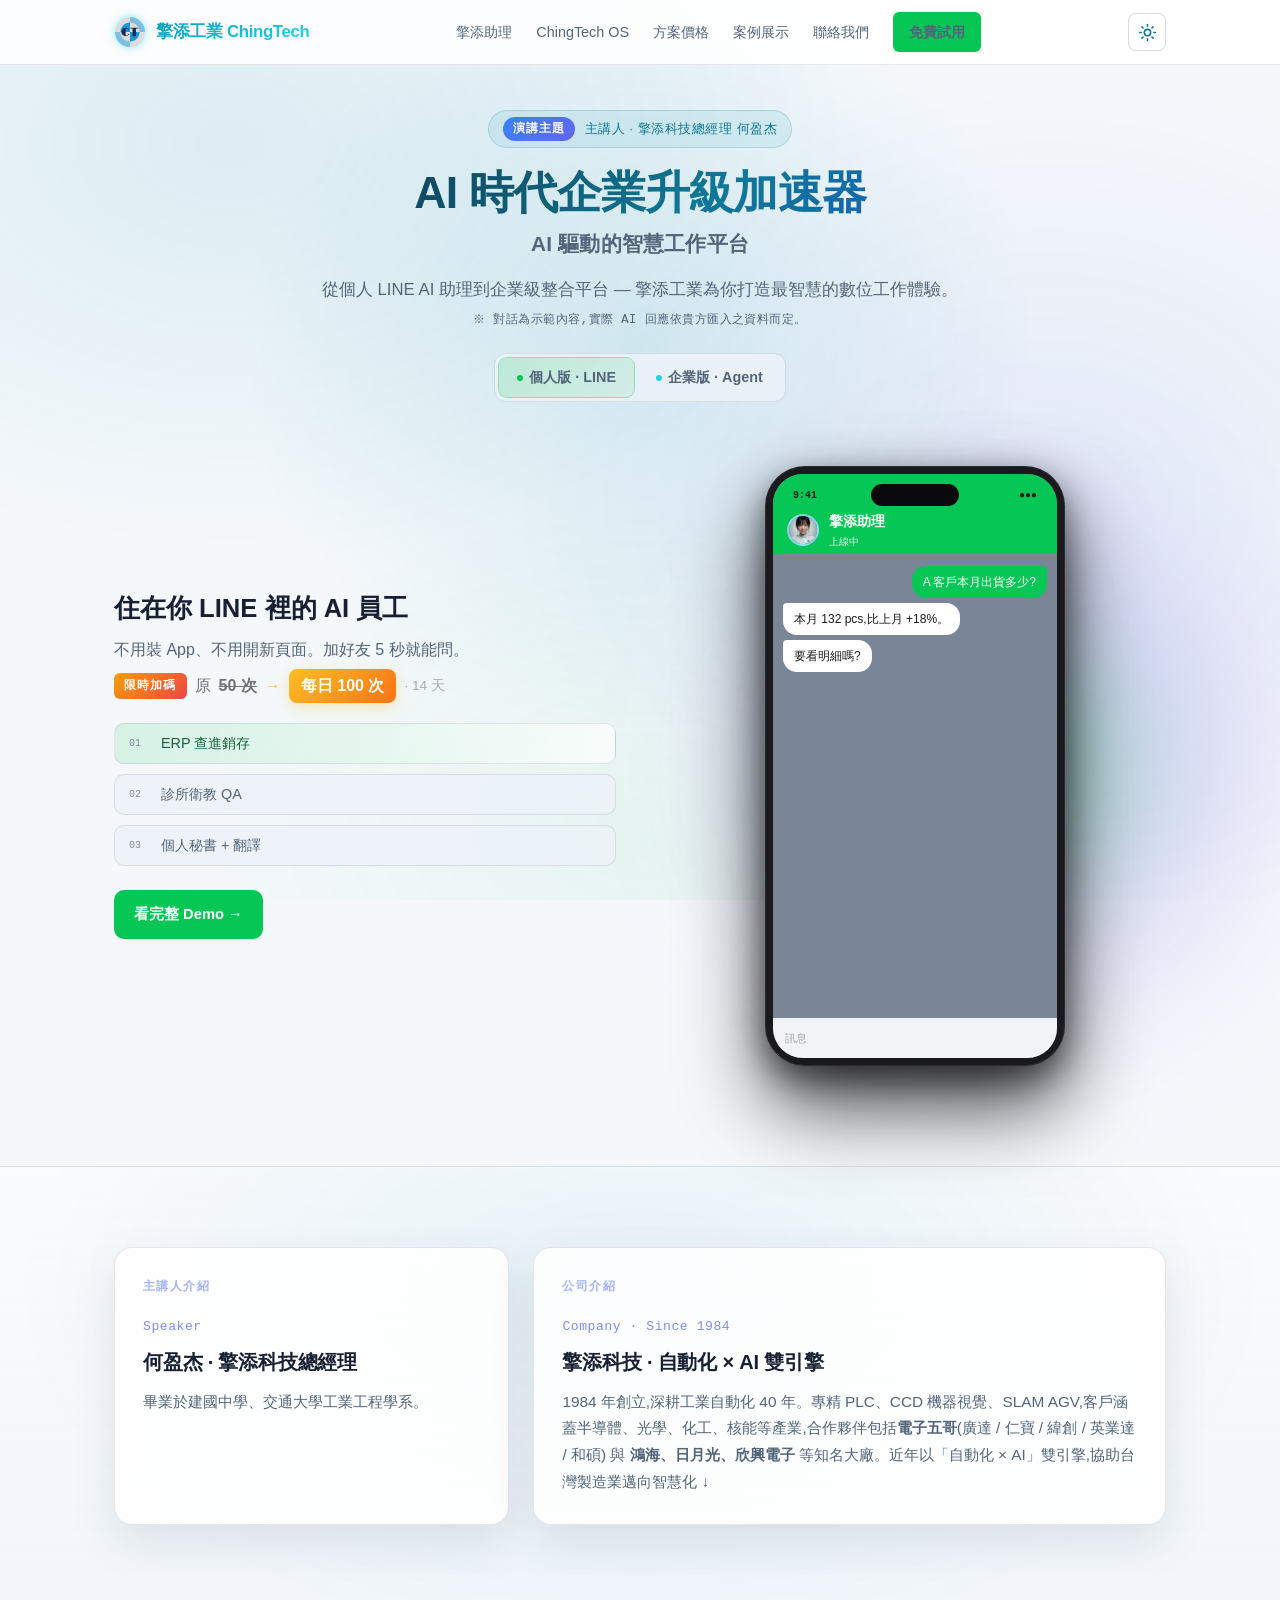
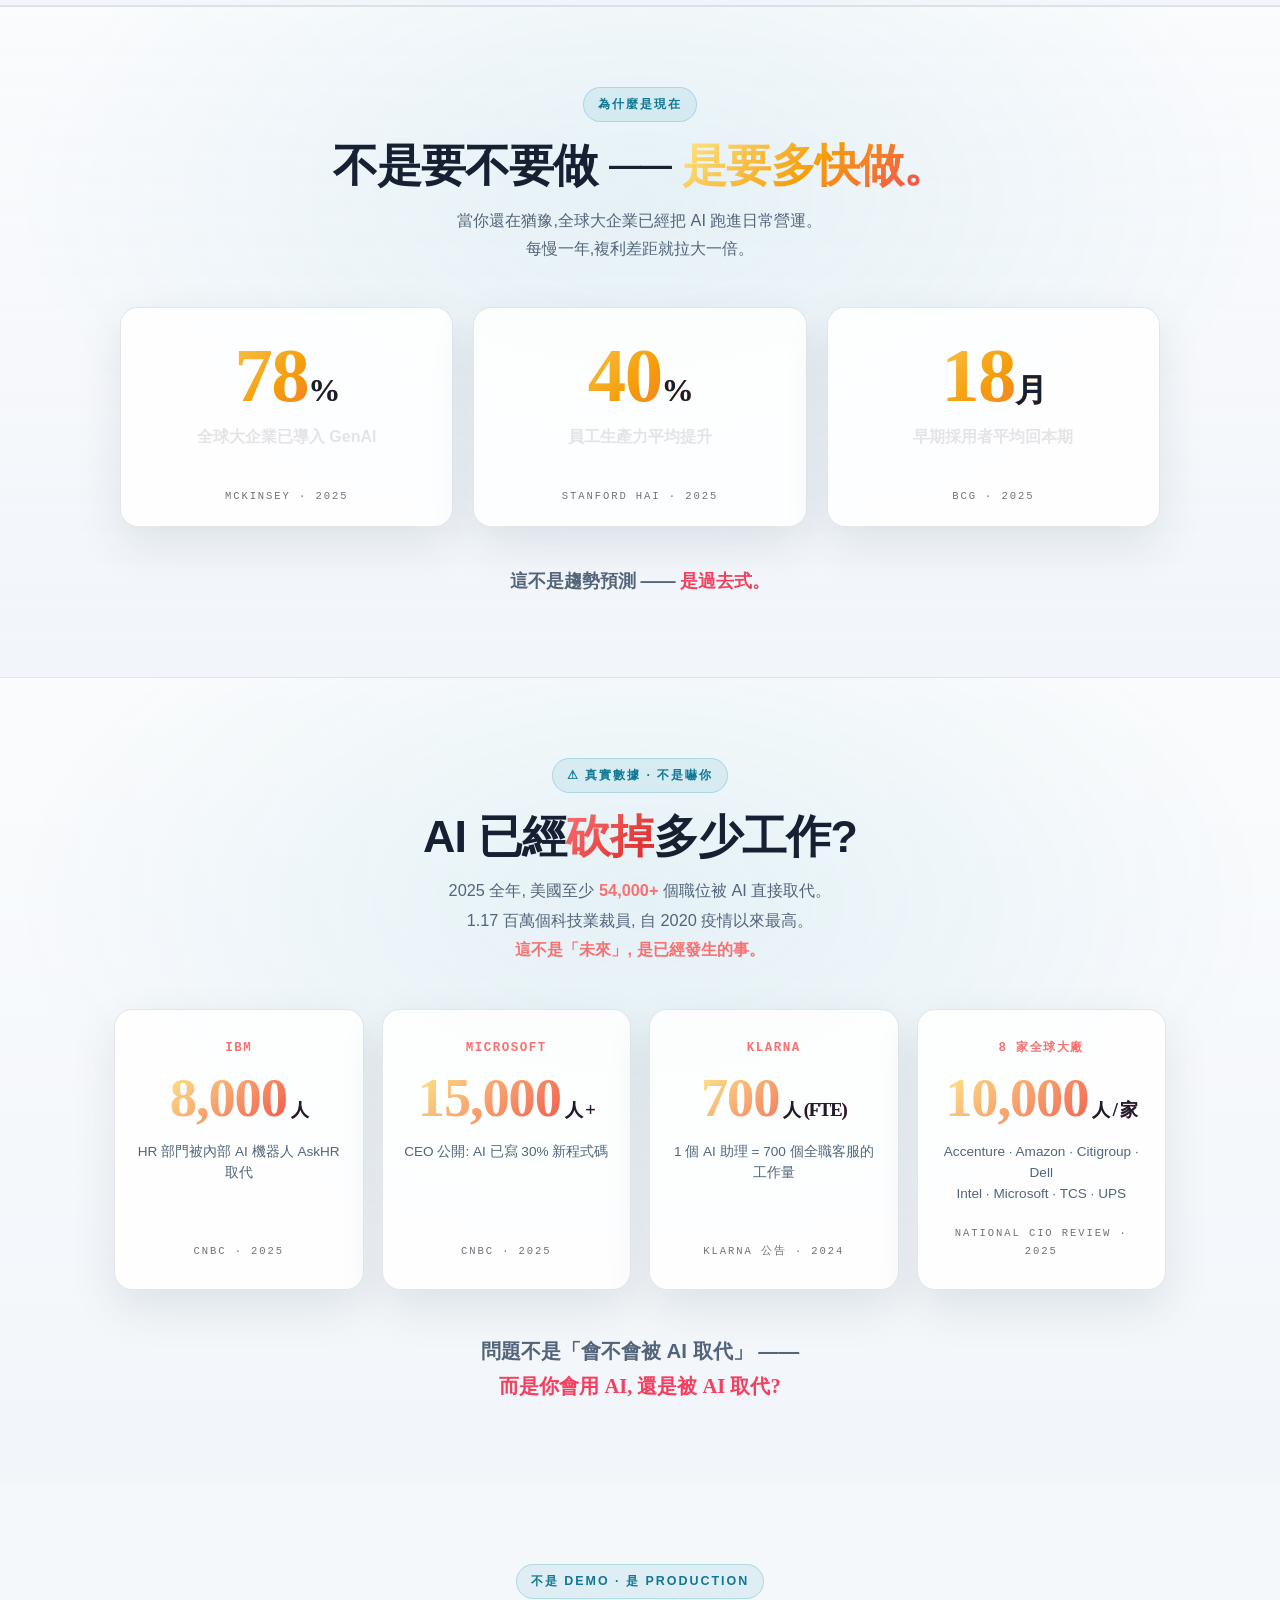
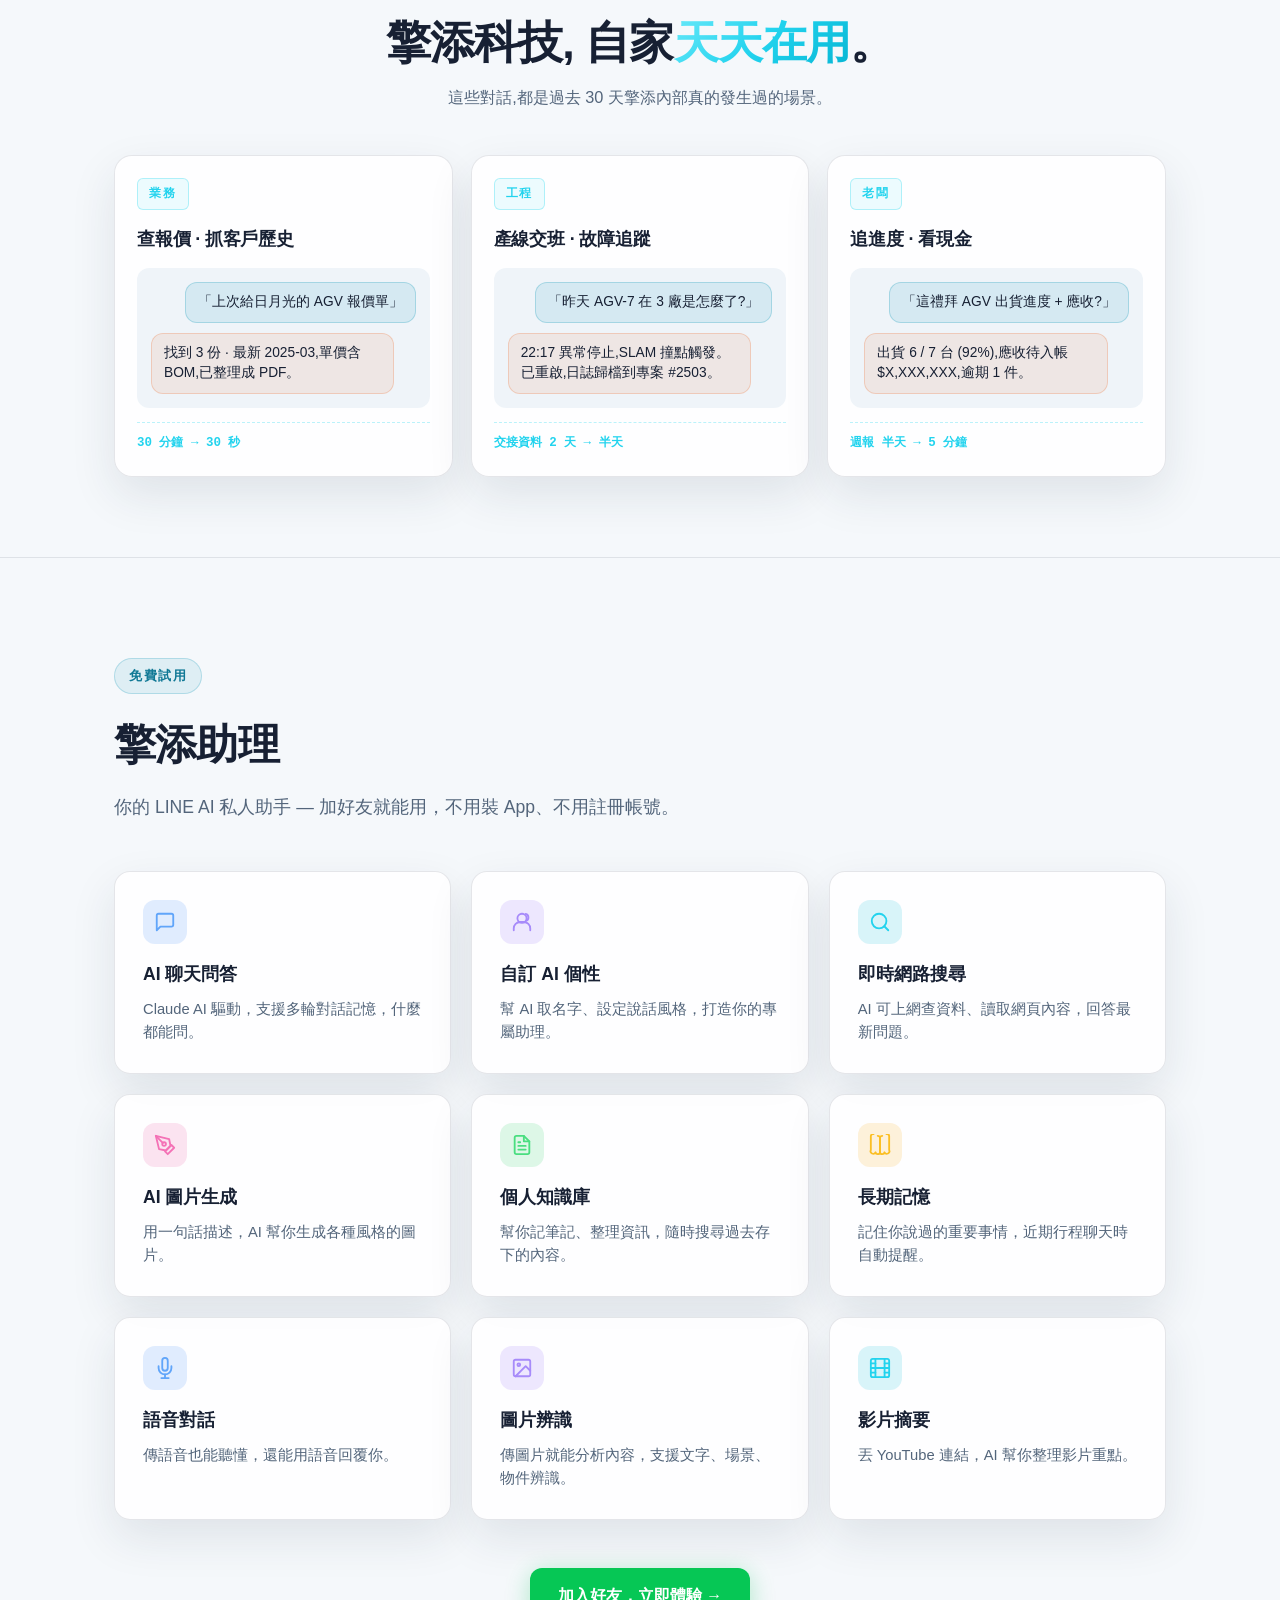
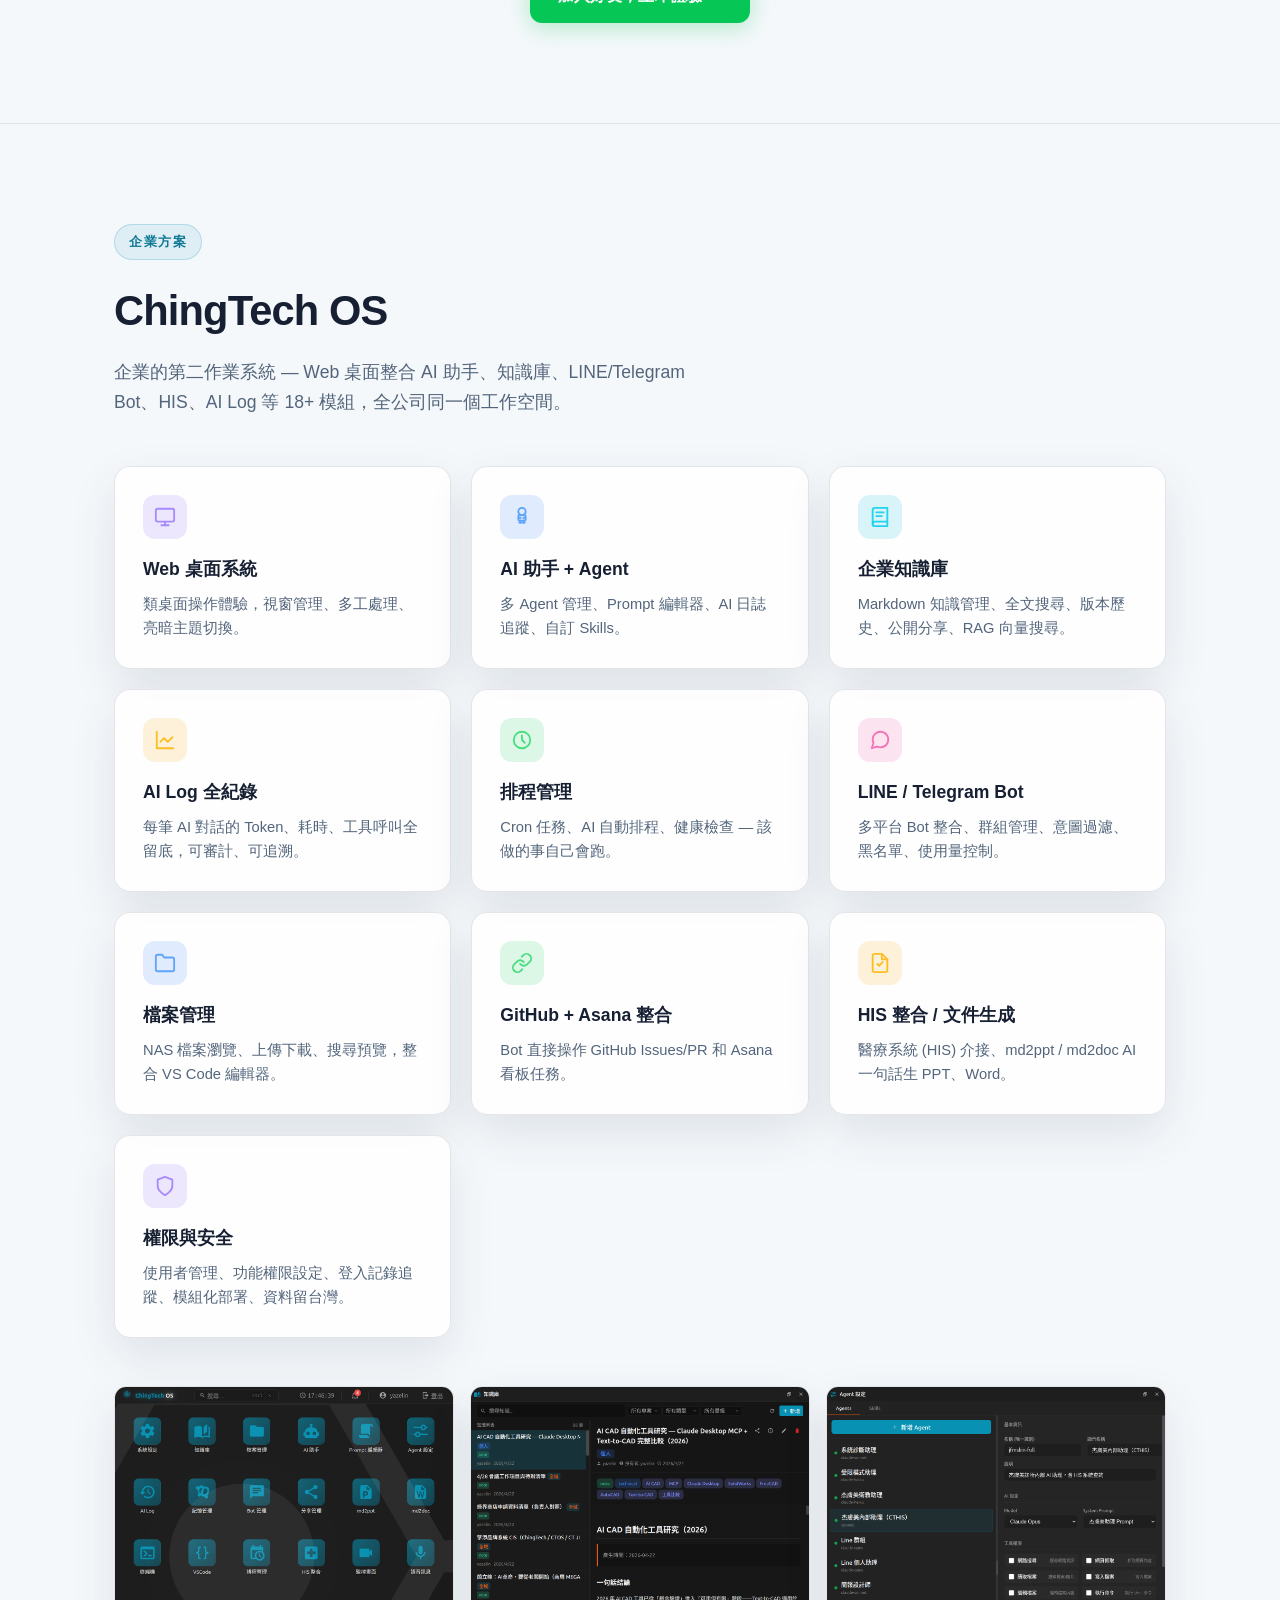
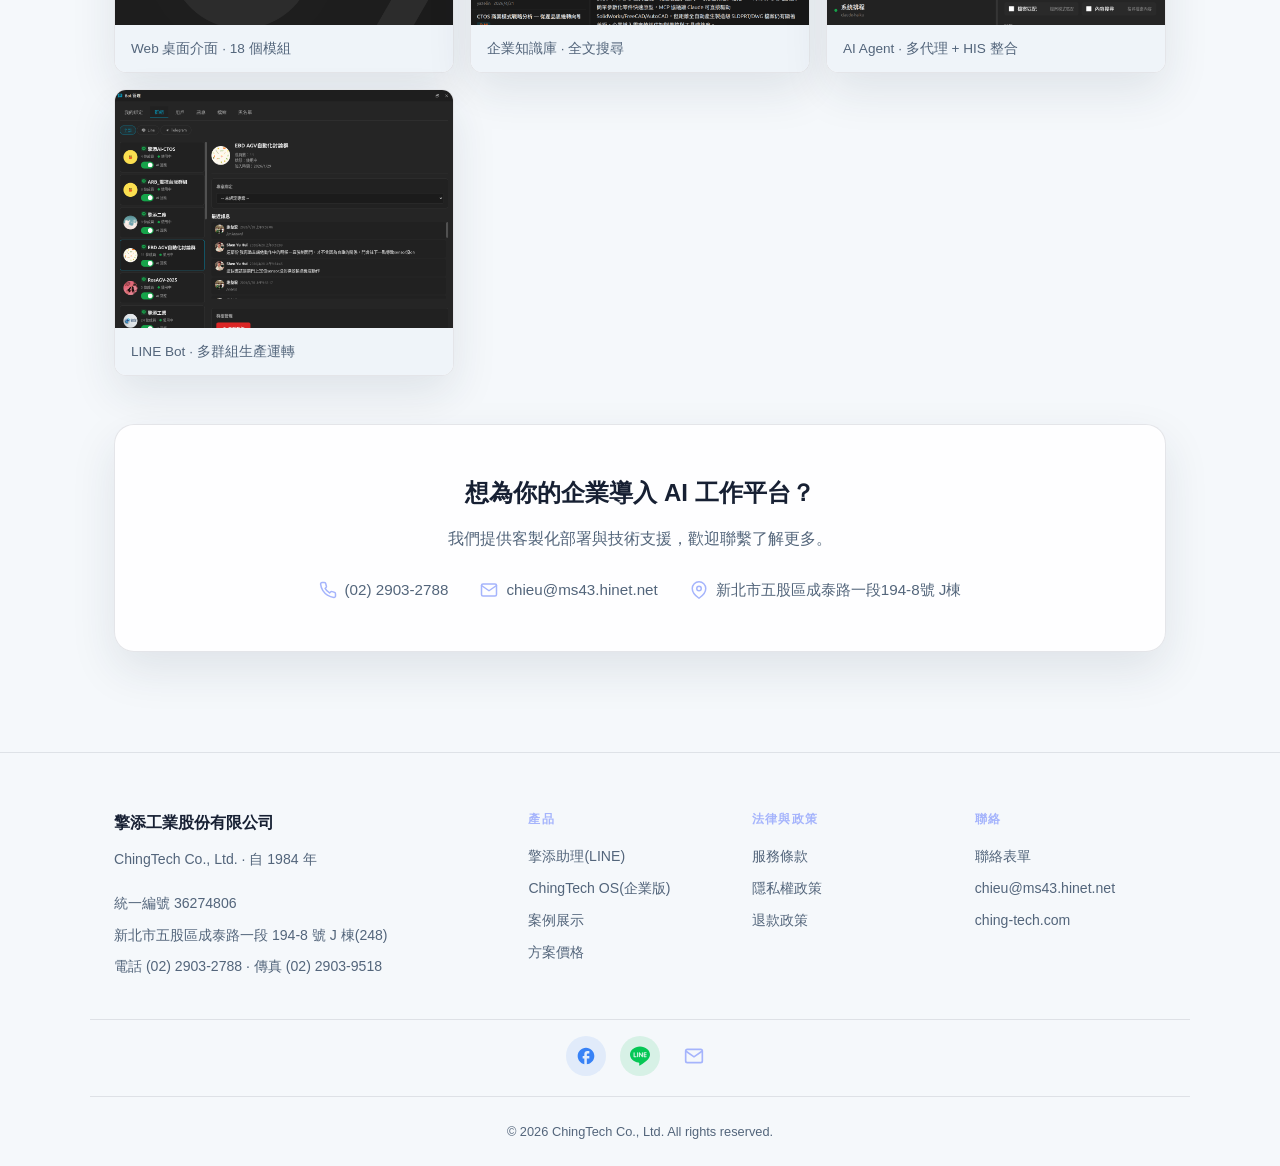
==== commit 1ad42aac: "feat: add site-wide light theme toggle" ====
--- a/index.html
+++ b/index.html
@@ -1014,6 +1014,8 @@
   });
 });
 </script>
+  <script src="site-theme.js"></script>
+  <link rel="stylesheet" href="site-theme.css">
 </head>
 <body>
 
--- a/site-theme.css
+++ b/site-theme.css
@@ -0,0 +1,259 @@
+/* Shared light/dark theme layer for ching-tech.github.io. */
+:root {
+  color-scheme: dark;
+}
+
+html[data-theme="light"] {
+  color-scheme: light;
+}
+
+.theme-toggle {
+  width: 38px;
+  min-width: 38px;
+  height: 38px;
+  border: 1px solid rgba(160, 174, 192, 0.34);
+  border-radius: 8px;
+  background: rgba(255, 255, 255, 0.04);
+  color: #a5b4fc;
+  cursor: pointer;
+  display: inline-flex;
+  align-items: center;
+  justify-content: center;
+  transition: background 0.2s, border-color 0.2s, color 0.2s, transform 0.2s;
+}
+
+.theme-toggle:hover {
+  color: #e0e7ff;
+  border-color: rgba(165, 180, 252, 0.55);
+  background: rgba(165, 180, 252, 0.10);
+  transform: translateY(-1px);
+}
+
+.theme-toggle svg {
+  width: 19px;
+  height: 19px;
+}
+
+html[data-theme="light"] body {
+  background: #f5f8fb !important;
+  color: #172033 !important;
+}
+
+html[data-theme="light"] .glow-bg {
+  background:
+    radial-gradient(ellipse 620px 420px at 18% 16%, rgba(8, 145, 178, 0.10), transparent),
+    radial-gradient(ellipse 540px 440px at 82% 56%, rgba(29, 78, 216, 0.08), transparent),
+    radial-gradient(ellipse 460px 320px at 50% 92%, rgba(6, 199, 85, 0.06), transparent) !important;
+}
+
+html[data-theme="light"] nav {
+  background: rgba(255, 255, 255, 0.86) !important;
+  border-bottom-color: rgba(21, 34, 54, 0.10) !important;
+}
+
+html[data-theme="light"] .nav-links {
+  background: transparent;
+}
+
+html[data-theme="light"] .nav-links a {
+  color: #53657b !important;
+}
+
+html[data-theme="light"] .nav-links a:hover,
+html[data-theme="light"] .nav-links a.active {
+  color: #0891b2 !important;
+}
+
+html[data-theme="light"] .nav-toggle {
+  color: #53657b !important;
+}
+
+html[data-theme="light"] .nav-toggle:hover {
+  color: #0f172a !important;
+}
+
+html[data-theme="light"] .theme-toggle {
+  background: #ffffff;
+  color: #0f7895;
+  border-color: rgba(21, 34, 54, 0.16);
+}
+
+html[data-theme="light"] .theme-toggle:hover {
+  background: #edf8fb;
+  border-color: rgba(8, 145, 178, 0.36);
+  color: #075f77;
+}
+
+@media (max-width: 560px) {
+  html[data-theme="light"] .nav-links {
+    background: rgba(255, 255, 255, 0.98) !important;
+    border-bottom-color: rgba(21, 34, 54, 0.10) !important;
+  }
+  html[data-theme="light"] .nav-links a {
+    border-bottom-color: rgba(21, 34, 54, 0.10) !important;
+    color: #36485f !important;
+  }
+}
+
+html[data-theme="light"] .hero::before,
+html[data-theme="light"] .hero-os::before {
+  background: radial-gradient(circle, rgba(8, 145, 178, 0.13), transparent 70%) !important;
+}
+
+html[data-theme="light"] .hero-eyebrow,
+html[data-theme="light"] .hero-os-badge,
+html[data-theme="light"] .fomo-eyebrow,
+html[data-theme="light"] .layoff-eyebrow,
+html[data-theme="light"] .actual-eyebrow,
+html[data-theme="light"] .section-label,
+html[data-theme="light"] .page-eyebrow {
+  background: rgba(8, 145, 178, 0.09) !important;
+  border-color: rgba(8, 145, 178, 0.22) !important;
+  color: #0f7895 !important;
+}
+
+html[data-theme="light"] .hero-h1,
+html[data-theme="light"] .hero h1,
+html[data-theme="light"] .hero-os-title,
+html[data-theme="light"] .page-title {
+  background: linear-gradient(135deg, #0f172a 0%, #0f7895 56%, #1d4ed8 100%) !important;
+  -webkit-background-clip: text !important;
+  background-clip: text !important;
+  -webkit-text-fill-color: transparent !important;
+  color: transparent !important;
+}
+
+html[data-theme="light"] h1,
+html[data-theme="light"] h2,
+html[data-theme="light"] h3,
+html[data-theme="light"] .section-title,
+html[data-theme="light"] .speaker-card h3,
+html[data-theme="light"] .fomo-title,
+html[data-theme="light"] .layoff-title,
+html[data-theme="light"] .actual-title,
+html[data-theme="light"] .demo-panel-copy h3,
+html[data-theme="light"] .feature-card h3,
+html[data-theme="light"] .os-cta h3,
+html[data-theme="light"] .footer-brand {
+  color: #172033 !important;
+}
+
+html[data-theme="light"] p,
+html[data-theme="light"] li,
+html[data-theme="light"] .hero-lead,
+html[data-theme="light"] .hero-subtitle,
+html[data-theme="light"] .hero-disclaimer,
+html[data-theme="light"] .section-desc,
+html[data-theme="light"] .speaker-card p,
+html[data-theme="light"] .fomo-sub,
+html[data-theme="light"] .layoff-sub,
+html[data-theme="light"] .actual-sub,
+html[data-theme="light"] .demo-panel-copy p,
+html[data-theme="light"] .feature-card p,
+html[data-theme="light"] .os-cta p,
+html[data-theme="light"] .footer-muted,
+html[data-theme="light"] .footer-col a,
+html[data-theme="light"] .footer-bottom,
+html[data-theme="light"] .screenshot-caption,
+html[data-theme="light"] .contact-info {
+  color: #53657b !important;
+}
+
+html[data-theme="light"] .speaker-section,
+html[data-theme="light"] .fomo-section,
+html[data-theme="light"] .layoff-section,
+html[data-theme="light"] #lite,
+html[data-theme="light"] #os,
+html[data-theme="light"] footer {
+  border-color: rgba(21, 34, 54, 0.10) !important;
+}
+
+html[data-theme="light"] .speaker-section,
+html[data-theme="light"] .fomo-section,
+html[data-theme="light"] .layoff-section {
+  background:
+    radial-gradient(900px 520px at 50% 28%, rgba(8, 145, 178, 0.08), transparent 70%),
+    linear-gradient(180deg, rgba(255, 255, 255, 0.50), rgba(237, 243, 249, 0.42)) !important;
+}
+
+html[data-theme="light"] .speaker-card,
+html[data-theme="light"] .fomo-stat,
+html[data-theme="light"] .layoff-card,
+html[data-theme="light"] .actual-card,
+html[data-theme="light"] .feature-card,
+html[data-theme="light"] .screenshot-item,
+html[data-theme="light"] .os-cta,
+html[data-theme="light"] .pricing-card,
+html[data-theme="light"] .faq-item,
+html[data-theme="light"] .contact-card,
+html[data-theme="light"] .policy-card,
+html[data-theme="light"] .refund-card,
+html[data-theme="light"] .terms-card {
+  background: rgba(255, 255, 255, 0.86) !important;
+  border-color: rgba(21, 34, 54, 0.11) !important;
+  box-shadow: 0 18px 46px rgba(31, 52, 70, 0.10) !important;
+}
+
+html[data-theme="light"] .feature-card:hover,
+html[data-theme="light"] .screenshot-item:hover,
+html[data-theme="light"] .speaker-card:hover,
+html[data-theme="light"] .actual-card:hover {
+  border-color: rgba(8, 145, 178, 0.30) !important;
+  box-shadow: 0 20px 54px rgba(31, 52, 70, 0.14) !important;
+}
+
+html[data-theme="light"] .demo-tabs,
+html[data-theme="light"] .demo-scenario-chip,
+html[data-theme="light"] .actual-chat,
+html[data-theme="light"] .screenshot-caption {
+  background: rgba(237, 243, 249, 0.86) !important;
+  border-color: rgba(21, 34, 54, 0.10) !important;
+}
+
+html[data-theme="light"] .demo-tab,
+html[data-theme="light"] .demo-scenario-chip {
+  color: #53657b !important;
+}
+
+html[data-theme="light"] .demo-tab:hover,
+html[data-theme="light"] .demo-scenario-chip:hover {
+  color: #172033 !important;
+  background: rgba(255, 255, 255, 0.95) !important;
+}
+
+html[data-theme="light"] .demo-scenario-chip.active.personal {
+  color: #13663c !important;
+  background: linear-gradient(90deg, rgba(6, 199, 85, 0.13), rgba(255, 255, 255, 0.70)) !important;
+}
+
+html[data-theme="light"] .demo-scenario-chip.active.enterprise {
+  color: #0f7895 !important;
+  background: linear-gradient(90deg, rgba(8, 145, 178, 0.13), rgba(255, 255, 255, 0.70)) !important;
+}
+
+html[data-theme="light"] .actual-msg.user {
+  background: rgba(8, 145, 178, 0.11) !important;
+  border-color: rgba(8, 145, 178, 0.24) !important;
+  color: #172033 !important;
+}
+
+html[data-theme="light"] .actual-msg.bot {
+  background: rgba(234, 88, 12, 0.09) !important;
+  border-color: rgba(234, 88, 12, 0.20) !important;
+  color: #172033 !important;
+}
+
+html[data-theme="light"] .fomo-stat .v small,
+html[data-theme="light"] .layoff-card .number .unit {
+  -webkit-text-fill-color: #172033 !important;
+  color: #172033 !important;
+}
+
+html[data-theme="light"] .footer-col a:hover {
+  color: #0891b2 !important;
+}
+
+html[data-theme="light"] .footer-bottom,
+html[data-theme="light"] footer .container[style*="border-top"] {
+  border-color: rgba(21, 34, 54, 0.10) !important;
+}
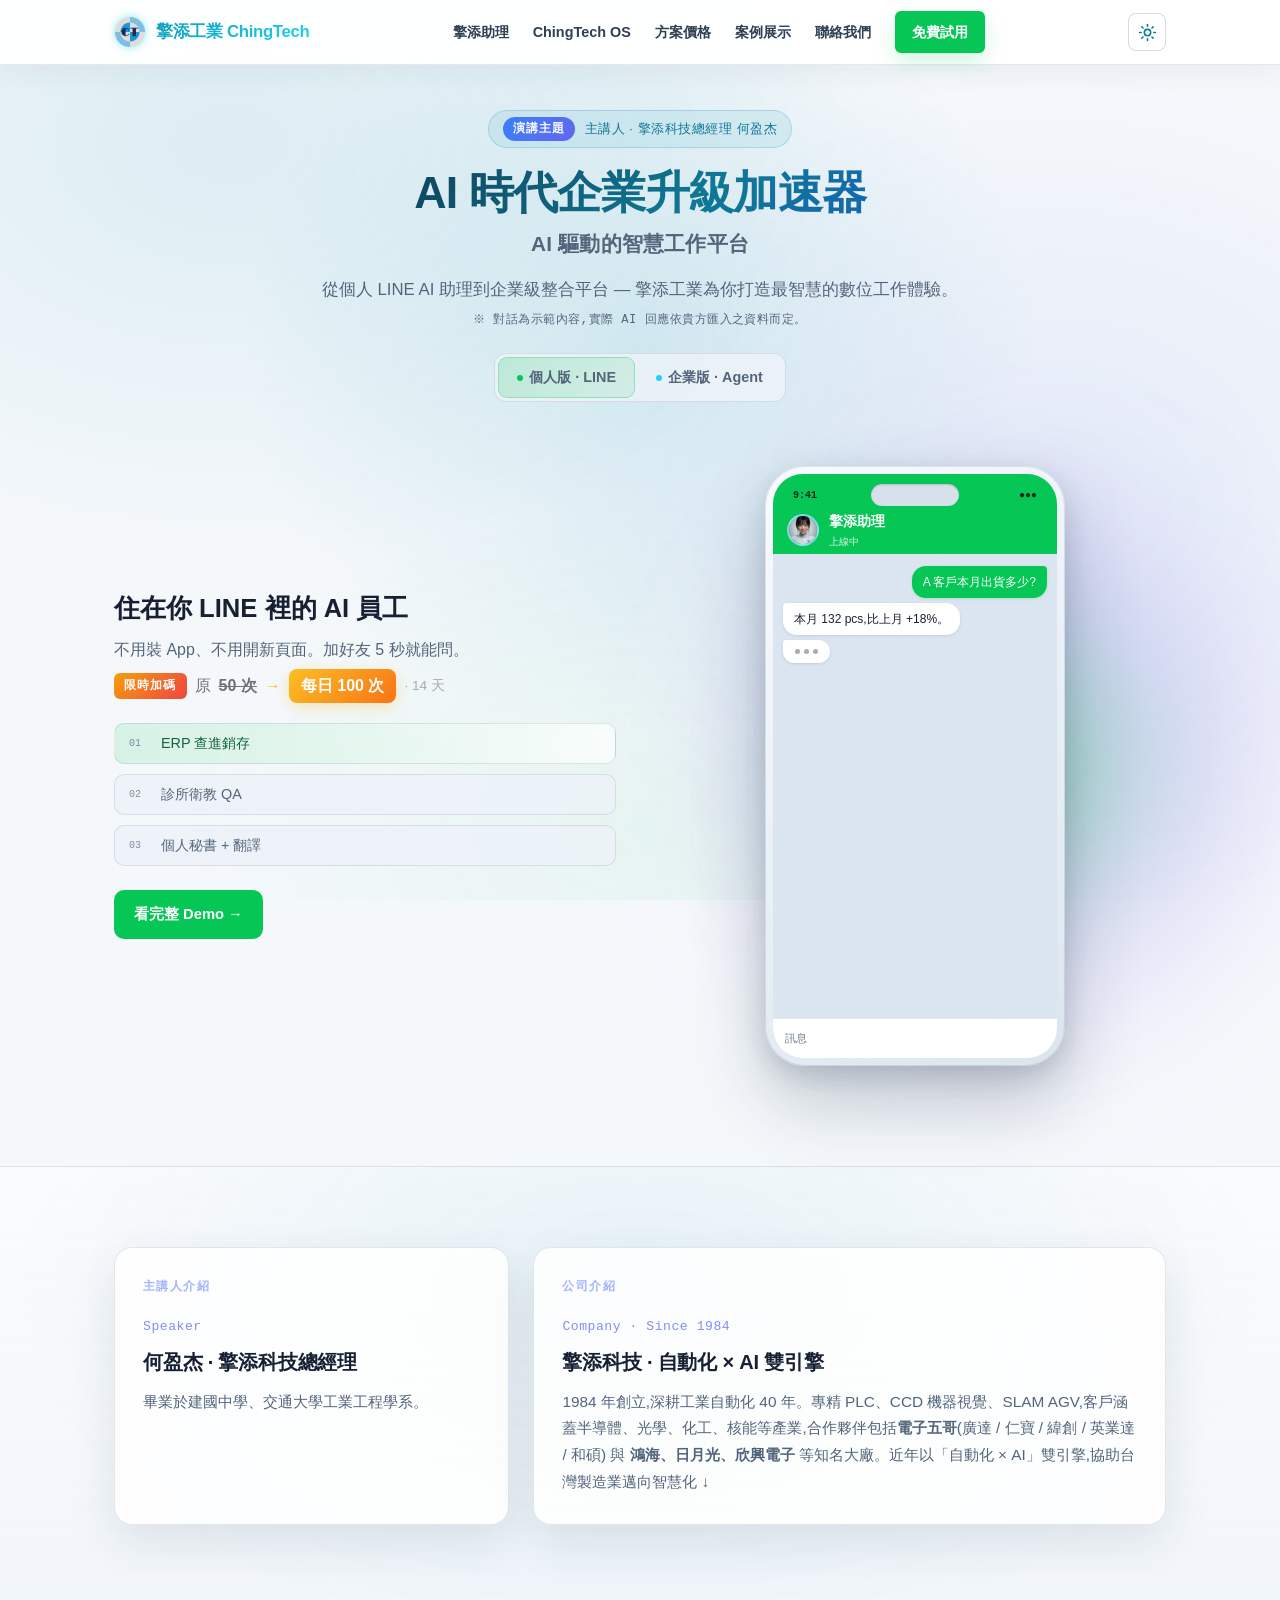
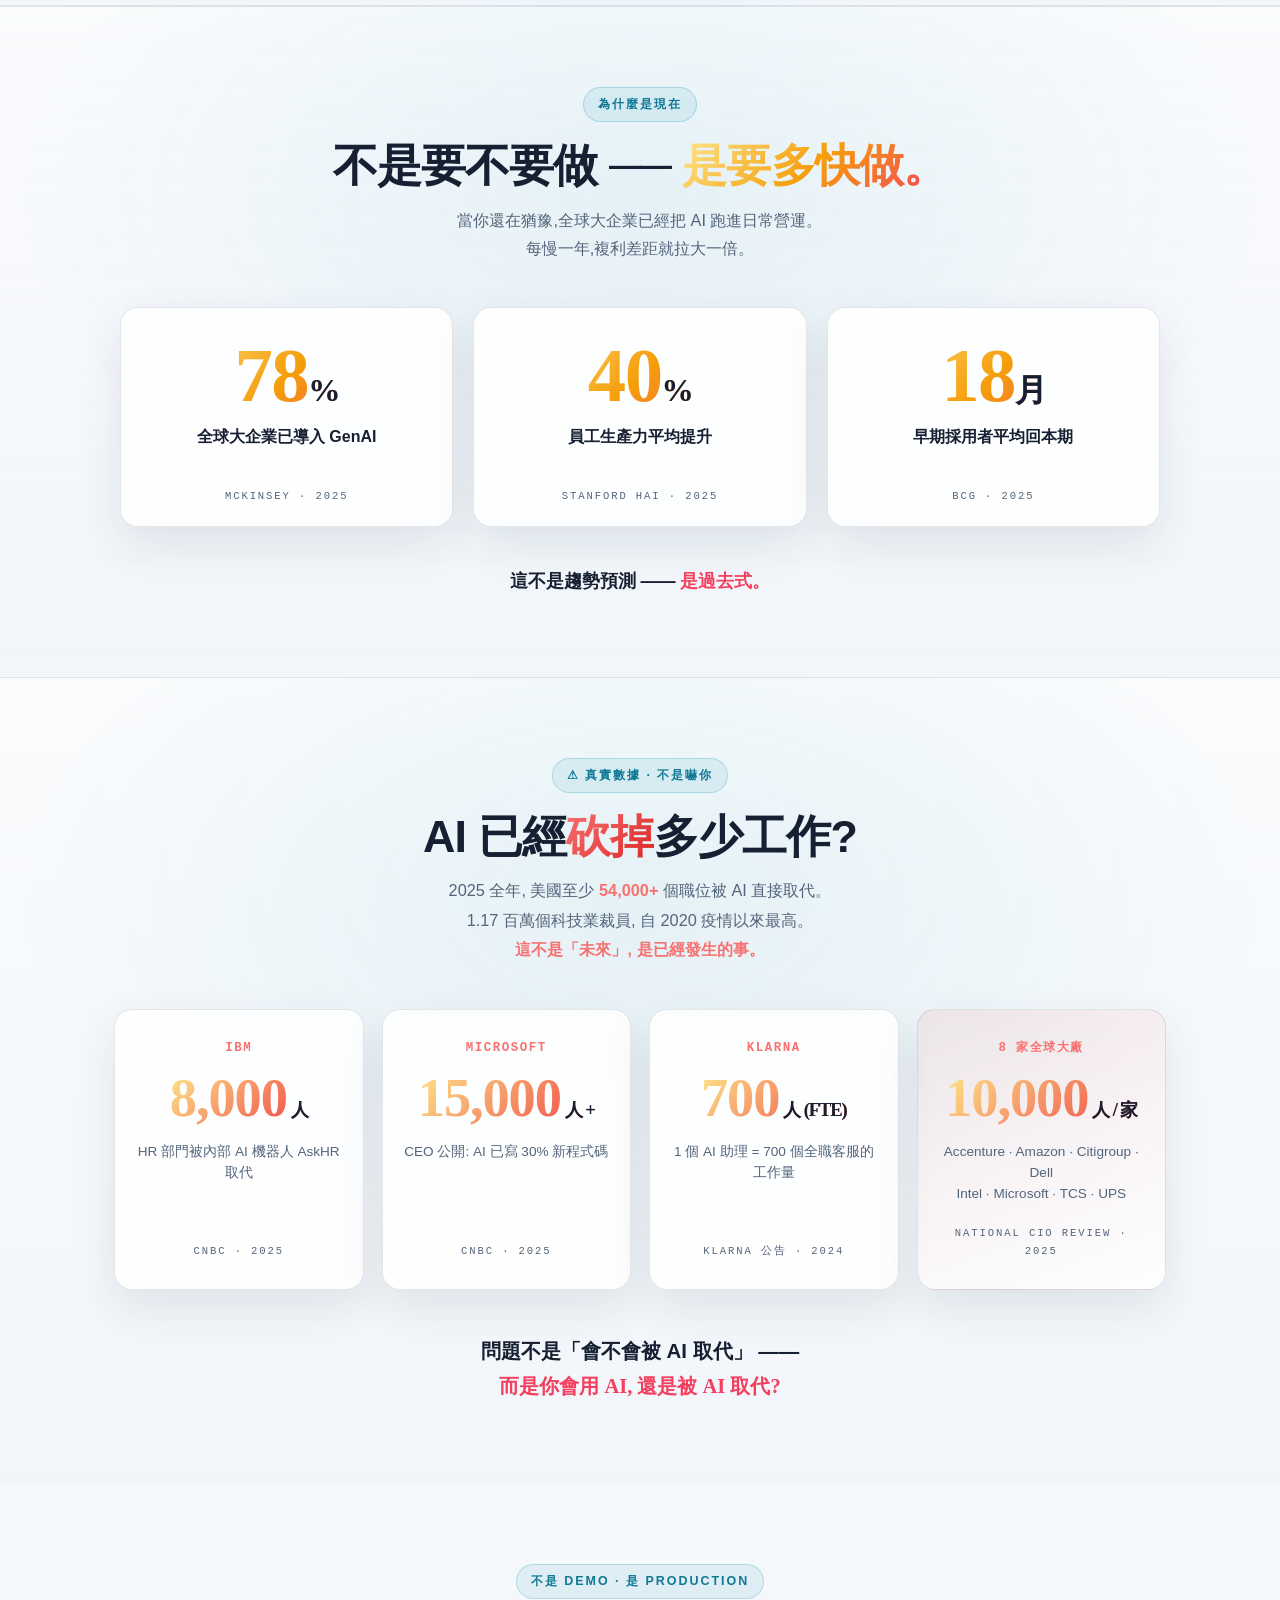
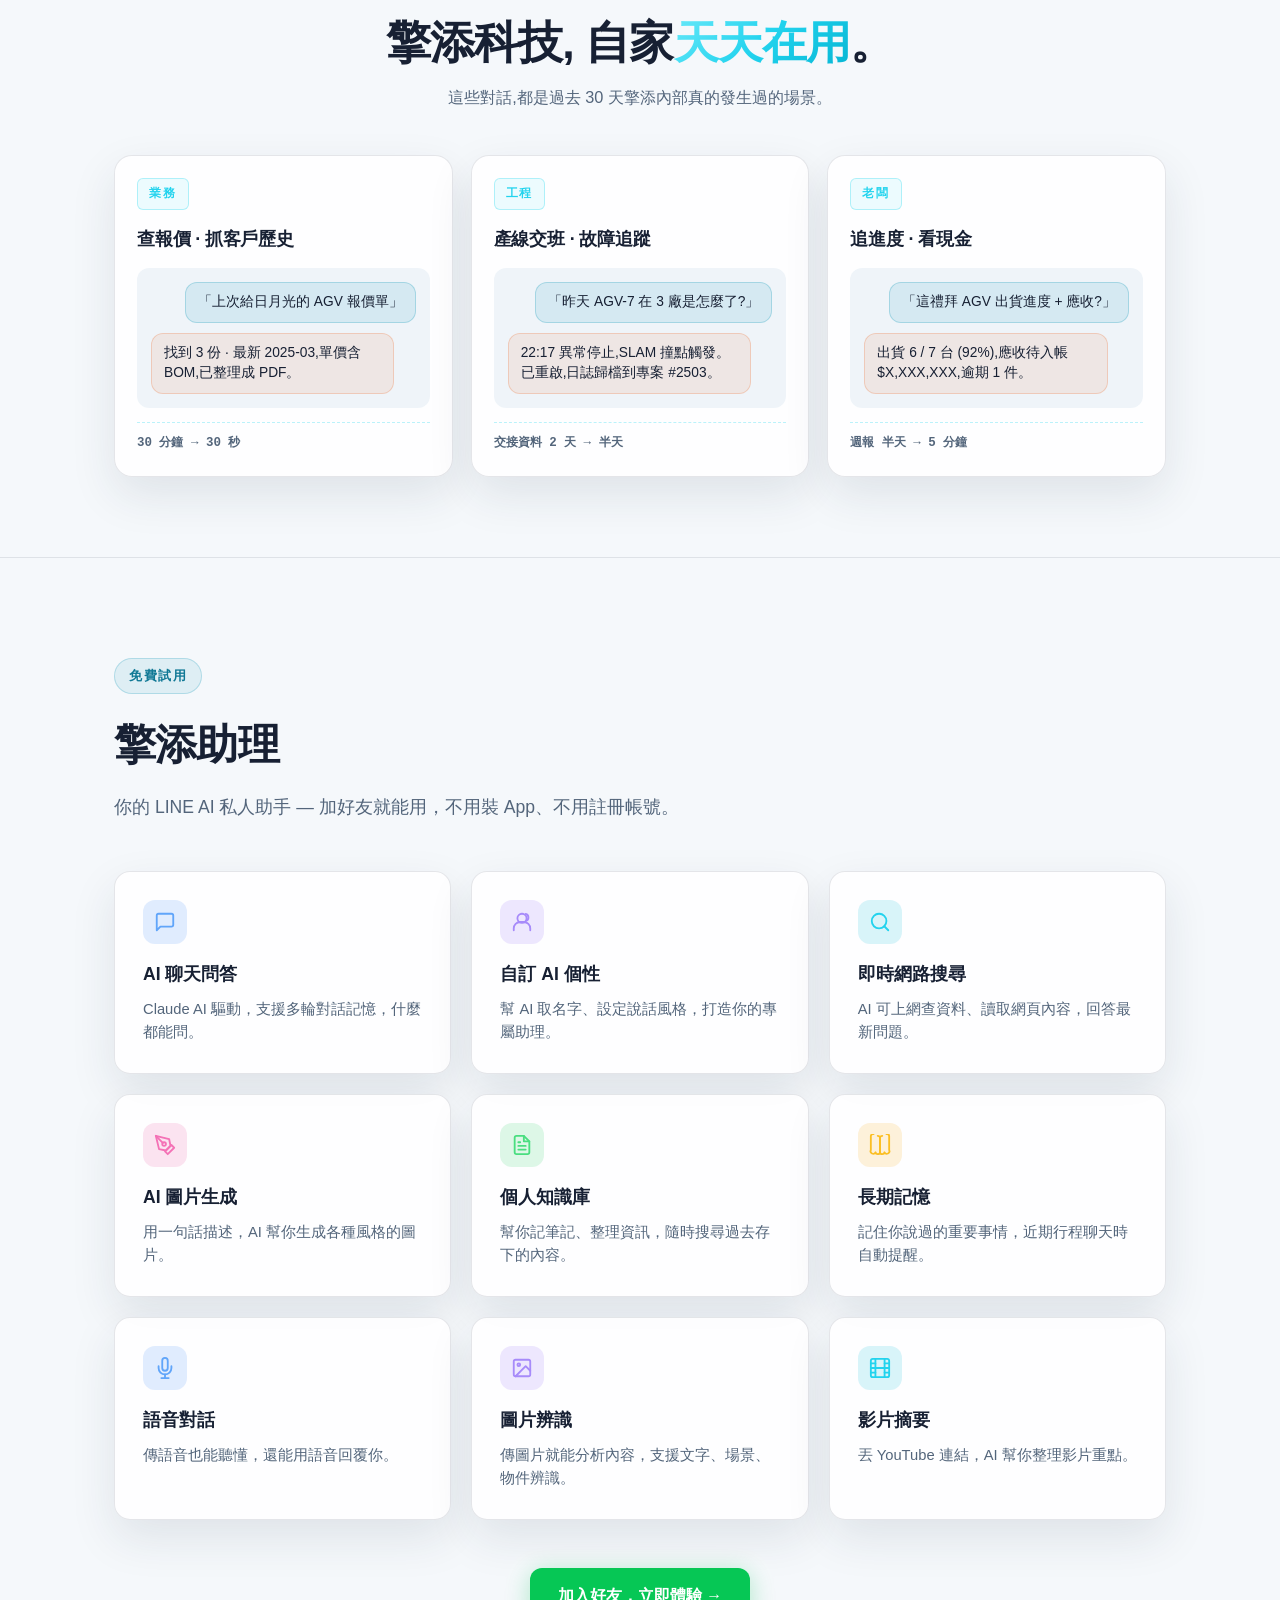
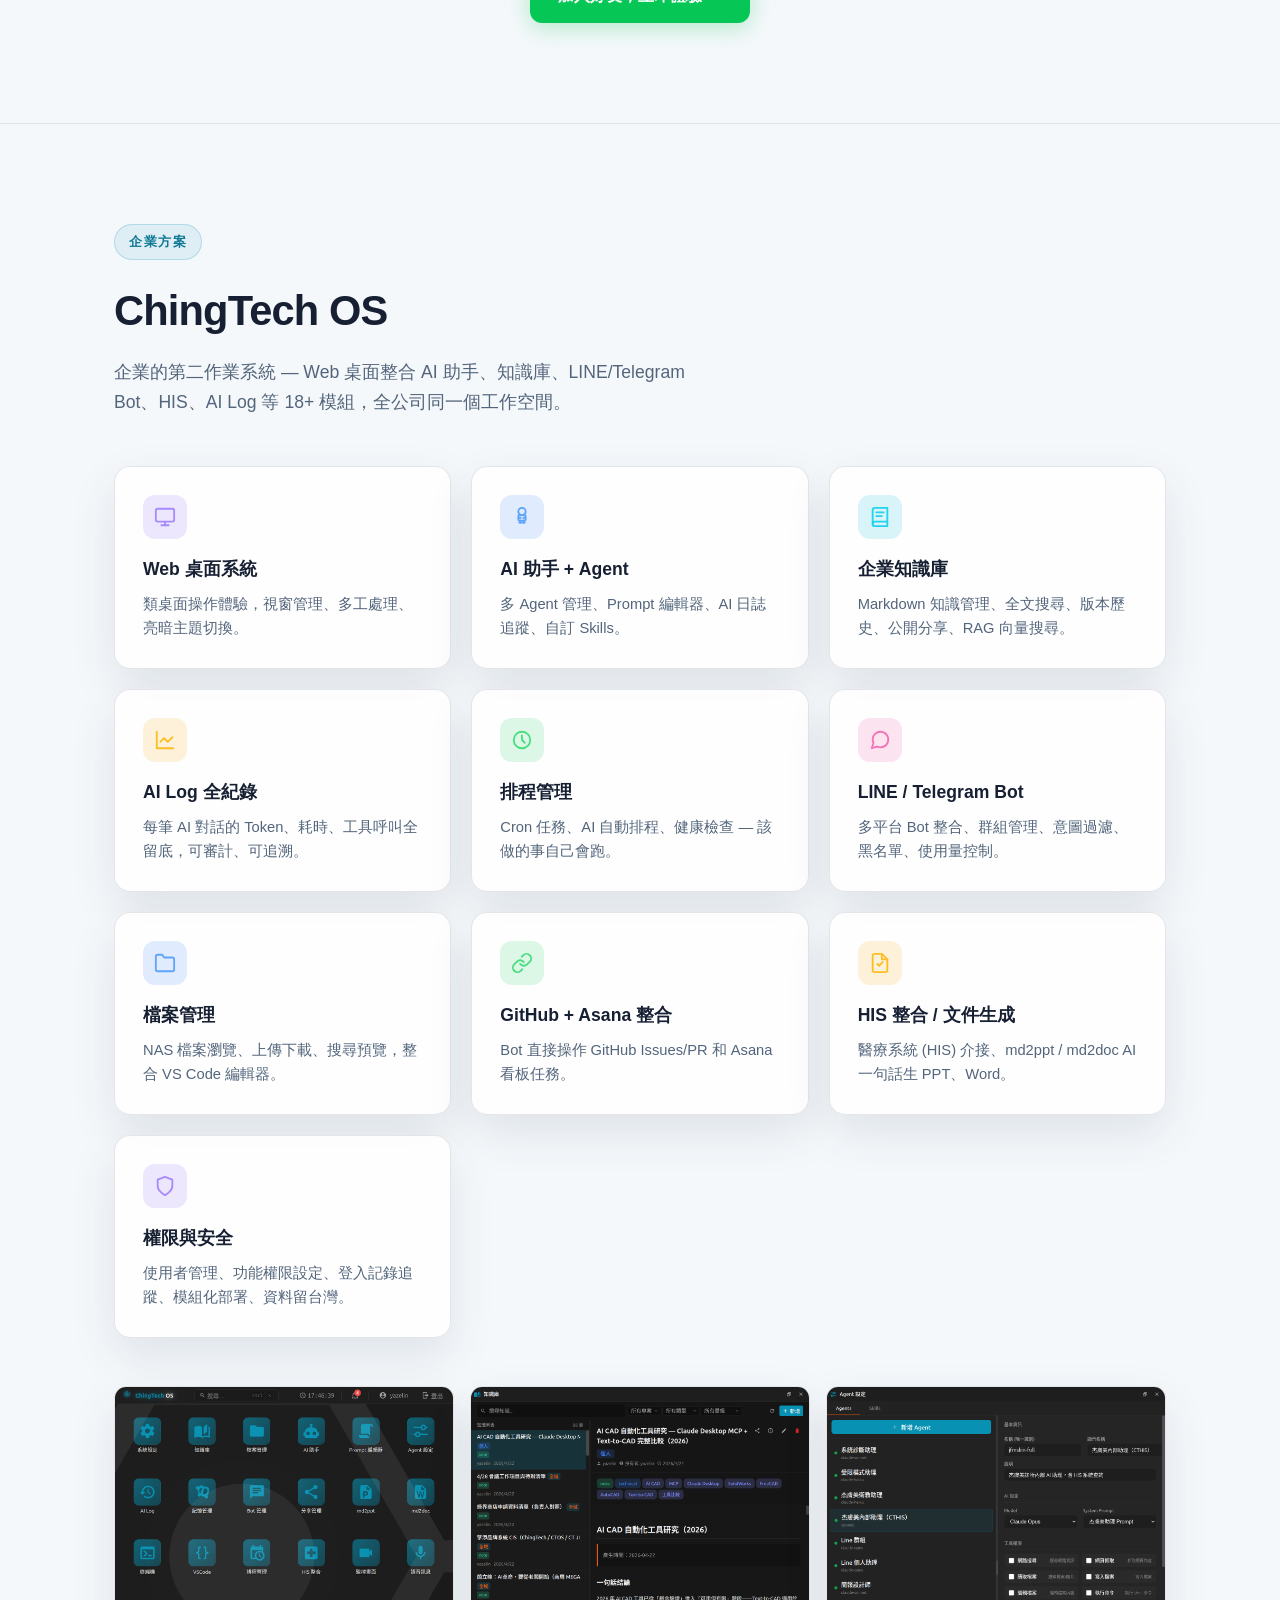
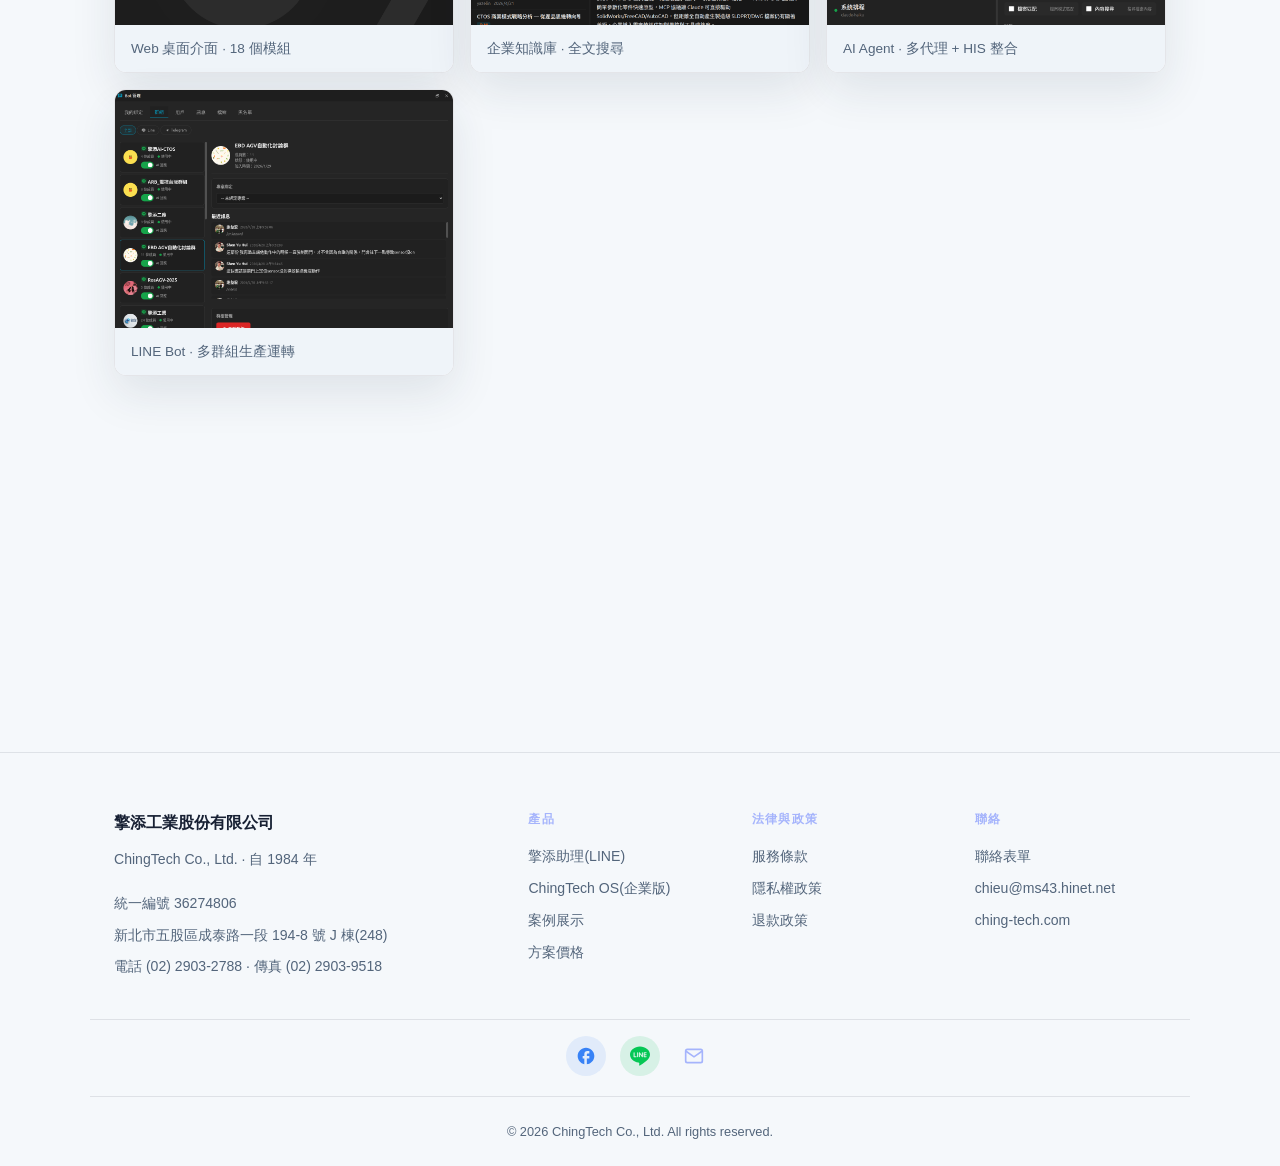
==== commit 03987b8f: "feat(og): 正規 1200×630 品牌分享卡 + 補 og:image width/height/type 5 頁原本共用 1280×900 產品截圖當 og:image(比例 1.42 會" ====
--- a/index.html
+++ b/index.html
@@ -14,7 +14,10 @@
   <meta property="og:title" content="擎添工業 — AI 驅動的智慧工作平台">
   <meta property="og:description" content="從個人 LINE AI 助理到企業級工作平台，擎添工業為你打造最智慧的數位體驗。">
   <meta property="og:url" content="https://ching-tech.github.io/">
-  <meta property="og:image" content="https://ching-tech.github.io/img/desktop.png">
+  <meta property="og:image" content="https://ching-tech.github.io/img/og-card.png">
+  <meta property="og:image:width" content="1200">
+  <meta property="og:image:height" content="630">
+  <meta property="og:image:type" content="image/png">
   <meta name="twitter:card" content="summary_large_image">
   <script type="application/ld+json">
   {
--- a/site-theme.css
+++ b/site-theme.css
@@ -5,6 +5,14 @@
 
 html[data-theme="light"] {
   color-scheme: light;
+  --bg: #f5f8fb;
+  --bg-2: #edf3f8;
+  --panel: #ffffff;
+  --panel-2: #f2f6fb;
+  --line: rgba(21, 34, 54, 0.12);
+  --paper: #172033;
+  --muted: #53657b;
+  --dim: #8b98a8;
 }
 
 .theme-toggle {
@@ -47,8 +55,9 @@
 }
 
 html[data-theme="light"] nav {
-  background: rgba(255, 255, 255, 0.86) !important;
+  background: rgba(255, 255, 255, 0.94) !important;
   border-bottom-color: rgba(21, 34, 54, 0.10) !important;
+  box-shadow: 0 8px 26px rgba(31, 52, 70, 0.06) !important;
 }
 
 html[data-theme="light"] .nav-links {
@@ -56,12 +65,44 @@
 }
 
 html[data-theme="light"] .nav-links a {
-  color: #53657b !important;
+  color: #2f4055 !important;
+  font-weight: 650 !important;
 }
 
 html[data-theme="light"] .nav-links a:hover,
 html[data-theme="light"] .nav-links a.active {
-  color: #0891b2 !important;
+  color: #075f77 !important;
+}
+
+html[data-theme="light"] .nav-links a.active:not(.nav-cta) {
+  background: rgba(8, 145, 178, 0.10) !important;
+  border: 1px solid rgba(8, 145, 178, 0.22) !important;
+  border-radius: 8px !important;
+  padding: 6px 10px !important;
+}
+
+html[data-theme="light"] .nav-links a.nav-cta {
+  color: #ffffff !important;
+  background: #06c755 !important;
+  border: 1px solid rgba(6, 199, 85, 0.25) !important;
+  box-shadow: 0 8px 20px rgba(6, 199, 85, 0.18) !important;
+}
+
+html[data-theme="light"] .nav-links a.nav-cta:visited,
+html[data-theme="light"] .nav-links a.nav-cta:hover,
+html[data-theme="light"] .nav-links a.nav-cta:active,
+html[data-theme="light"] .nav-links a.nav-cta.active,
+html[data-theme="light"] nav .nav-cta,
+html[data-theme="light"] nav .nav-cta:visited,
+html[data-theme="light"] nav .nav-cta:hover,
+html[data-theme="light"] nav .nav-cta:active {
+  color: #ffffff !important;
+  -webkit-text-fill-color: #ffffff !important;
+}
+
+html[data-theme="light"] .nav-links a.nav-cta:hover,
+html[data-theme="light"] nav .nav-cta:hover {
+  background: #05b34b !important;
 }
 
 html[data-theme="light"] .nav-toggle {
@@ -91,13 +132,25 @@
   }
   html[data-theme="light"] .nav-links a {
     border-bottom-color: rgba(21, 34, 54, 0.10) !important;
-    color: #36485f !important;
+    color: #2f4055 !important;
+  }
+  html[data-theme="light"] .nav-links a.active:not(.nav-cta) {
+    padding: 14px 8px !important;
+    border: 0 !important;
+    border-bottom: 1px solid rgba(21, 34, 54, 0.10) !important;
+    background: rgba(8, 145, 178, 0.08) !important;
+    border-radius: 0 !important;
   }
 }
 
 html[data-theme="light"] .hero::before,
 html[data-theme="light"] .hero-os::before {
   background: radial-gradient(circle, rgba(8, 145, 178, 0.13), transparent 70%) !important;
+}
+
+html[data-theme="light"] .hero-top-intro.fade-in {
+  opacity: 1 !important;
+  transform: none !important;
 }
 
 html[data-theme="light"] .hero-eyebrow,
@@ -114,6 +167,7 @@
 
 html[data-theme="light"] .hero-h1,
 html[data-theme="light"] .hero h1,
+html[data-theme="light"] .hero-os h1,
 html[data-theme="light"] .hero-os-title,
 html[data-theme="light"] .page-title {
   background: linear-gradient(135deg, #0f172a 0%, #0f7895 56%, #1d4ed8 100%) !important;
@@ -249,6 +303,25 @@
   color: #172033 !important;
 }
 
+html[data-theme="light"] .fomo-stat .l,
+html[data-theme="light"] .fomo-bottom,
+html[data-theme="light"] .layoff-bottom,
+html[data-theme="light"] .actual-card h3 {
+  color: #172033 !important;
+}
+
+html[data-theme="light"] .fomo-stat .src,
+html[data-theme="light"] .layoff-card .src,
+html[data-theme="light"] .layoff-source,
+html[data-theme="light"] .layoff-card p,
+html[data-theme="light"] .actual-card .saved {
+  color: #53657b !important;
+}
+
+html[data-theme="light"] .layoff-card.highlight {
+  background: linear-gradient(160deg, rgba(220, 38, 38, 0.08), rgba(255, 255, 255, 0.88)) !important;
+}
+
 html[data-theme="light"] .footer-col a:hover {
   color: #0891b2 !important;
 }
@@ -257,3 +330,699 @@
 html[data-theme="light"] footer .container[style*="border-top"] {
   border-color: rgba(21, 34, 54, 0.10) !important;
 }
+
+/* Light-mode readability fixes for page-specific dark UI fragments. */
+html[data-theme="light"] .btn-outline {
+  background: rgba(255, 255, 255, 0.72) !important;
+  border-color: rgba(8, 145, 178, 0.28) !important;
+  color: #0f7895 !important;
+}
+
+html[data-theme="light"] .btn-outline:hover {
+  background: #e8f7fb !important;
+  border-color: rgba(8, 145, 178, 0.48) !important;
+  color: #075f77 !important;
+}
+
+html[data-theme="light"] .scenario-title,
+html[data-theme="light"] .scenario-title-inline,
+html[data-theme="light"] .scenario-list .lbl,
+html[data-theme="light"] .scenario-btn .lbl,
+html[data-theme="light"] .scenario-meta .scenario-title-inline {
+  color: #172033 !important;
+}
+
+html[data-theme="light"] .scenario-desc,
+html[data-theme="light"] .scenario-strip .scenario-desc,
+html[data-theme="light"] .demo-hint,
+html[data-theme="light"] .stat-label {
+  color: #53657b !important;
+}
+
+html[data-theme="light"] .scenario-now,
+html[data-theme="light"] .scenario-meta .scenario-now,
+html[data-theme="light"] .ent-agents-label {
+  background: rgba(6, 199, 85, 0.10) !important;
+  border-color: rgba(6, 199, 85, 0.24) !important;
+  color: #16805b !important;
+}
+
+html[data-theme="light"] .scenario-strip,
+html[data-theme="light"] .stats,
+html[data-theme="light"] #compare,
+html[data-theme="light"] #cta,
+html[data-theme="light"] #upgrade,
+html[data-theme="light"] section.content {
+  border-color: rgba(21, 34, 54, 0.10) !important;
+}
+
+html[data-theme="light"] .scenario-btn,
+html[data-theme="light"] .ent-agent-btn,
+html[data-theme="light"] .compare-table,
+html[data-theme="light"] .upgrade-box,
+html[data-theme="light"] .cta-box,
+html[data-theme="light"] .plan-card,
+html[data-theme="light"] .billing-notes,
+html[data-theme="light"] .shared-features,
+html[data-theme="light"] .payment-flow,
+html[data-theme="light"] .alt-tile,
+html[data-theme="light"] .compare,
+html[data-theme="light"] .compare-grid > div {
+  background: rgba(255, 255, 255, 0.86) !important;
+  border-color: rgba(21, 34, 54, 0.11) !important;
+  color: #172033 !important;
+  box-shadow: 0 14px 38px rgba(31, 52, 70, 0.08) !important;
+}
+
+html[data-theme="light"] .scenario-btn:hover,
+html[data-theme="light"] .ent-agent-btn:hover,
+html[data-theme="light"] .plan-card:hover {
+  background: #ffffff !important;
+  border-color: rgba(8, 145, 178, 0.26) !important;
+}
+
+html[data-theme="light"] .scenario-btn.active {
+  background: linear-gradient(135deg, rgba(6, 199, 85, 0.16), rgba(8, 145, 178, 0.10)) !important;
+  border-color: rgba(6, 199, 85, 0.36) !important;
+  color: #0f5132 !important;
+}
+
+html[data-theme="light"] .scenario-btn .idx,
+html[data-theme="light"] .ent-agent-btn .ab-idx {
+  background: rgba(83, 101, 123, 0.10) !important;
+  color: #53657b !important;
+}
+
+html[data-theme="light"] .scenario-btn.active .idx {
+  background: #06c755 !important;
+  color: #ffffff !important;
+}
+
+html[data-theme="light"] .ent-agent-btn.active {
+  background: linear-gradient(135deg, rgba(8, 145, 178, 0.14), rgba(29, 78, 216, 0.08)) !important;
+  border-color: rgba(8, 145, 178, 0.38) !important;
+  color: #0f7895 !important;
+}
+
+html[data-theme="light"] .ent-agent-btn .ab-name,
+html[data-theme="light"] .ent-agent-btn.active .ab-name {
+  color: #172033 !important;
+}
+
+html[data-theme="light"] .ent-agent-btn .ab-desc,
+html[data-theme="light"] .ent-agent-btn.active .ab-desc,
+html[data-theme="light"] .ent-disclaimer {
+  color: #53657b !important;
+}
+
+html[data-theme="light"] .ent-agent-btn.active .ab-idx {
+  background: linear-gradient(135deg, #0891b2, #22d3ee) !important;
+  color: #ffffff !important;
+}
+
+html[data-theme="light"] .compare-table th,
+html[data-theme="light"] .compare-table td {
+  border-color: rgba(21, 34, 54, 0.10) !important;
+  color: #53657b !important;
+  background: rgba(255, 255, 255, 0.74) !important;
+}
+
+html[data-theme="light"] .compare-table th:first-child,
+html[data-theme="light"] .compare-table td:first-child,
+html[data-theme="light"] .compare-table .val,
+html[data-theme="light"] .val,
+html[data-theme="light"] tbody td,
+html[data-theme="light"] table td {
+  color: #172033 !important;
+}
+
+html[data-theme="light"] .compare-table tr:hover td {
+  background: rgba(237, 248, 251, 0.86) !important;
+}
+
+html[data-theme="light"] .th-free,
+html[data-theme="light"] .compare-table .yes,
+html[data-theme="light"] .yes {
+  color: #16805b !important;
+}
+
+html[data-theme="light"] .th-pro {
+  color: #0f7895 !important;
+}
+
+html[data-theme="light"] .compare-table .no,
+html[data-theme="light"] .no {
+  color: #8b98a8 !important;
+}
+
+html[data-theme="light"] .compare-table a,
+html[data-theme="light"] table a {
+  color: #0f7895 !important;
+  border-bottom-color: rgba(8, 145, 178, 0.28) !important;
+}
+
+html[data-theme="light"] .product-title,
+html[data-theme="light"] .plan-name,
+html[data-theme="light"] .plan-price .amount,
+html[data-theme="light"] .billing-notes h4,
+html[data-theme="light"] .shared-features h4,
+html[data-theme="light"] .payment-flow h4,
+html[data-theme="light"] .alt-len,
+html[data-theme="light"] .contact-card h2,
+html[data-theme="light"] .contact-card h3 {
+  color: #172033 !important;
+}
+
+html[data-theme="light"] .product-desc,
+html[data-theme="light"] .plan-note,
+html[data-theme="light"] .plan-features,
+html[data-theme="light"] .plan-features li,
+html[data-theme="light"] .plan-price .unit,
+html[data-theme="light"] .plan-total,
+html[data-theme="light"] .billing-notes li,
+html[data-theme="light"] .shared-features li,
+html[data-theme="light"] .payment-flow li,
+html[data-theme="light"] .payment-note,
+html[data-theme="light"] .alt-detail,
+html[data-theme="light"] .contact-row {
+  color: #53657b !important;
+}
+
+html[data-theme="light"] .plan-tag,
+html[data-theme="light"] .plan-price .contact,
+html[data-theme="light"] .info-row .k,
+html[data-theme="light"] .form-group label {
+  color: #0f7895 !important;
+}
+
+html[data-theme="light"] .plan-card.featured {
+  background: linear-gradient(135deg, rgba(8, 145, 178, 0.10), rgba(255, 255, 255, 0.90)) !important;
+  border-color: rgba(8, 145, 178, 0.30) !important;
+}
+
+html[data-theme="light"] .btn-plan {
+  background: rgba(255, 255, 255, 0.78) !important;
+  border-color: rgba(8, 145, 178, 0.24) !important;
+  color: #0f7895 !important;
+}
+
+html[data-theme="light"] .btn-plan.primary {
+  background: linear-gradient(135deg, #0891b2, #22d3ee) !important;
+  color: #ffffff !important;
+}
+
+html[data-theme="light"] .full-wrapper {
+  background: rgba(255, 255, 255, 0.88) !important;
+  border-color: rgba(21, 34, 54, 0.12) !important;
+  box-shadow: 0 18px 46px rgba(31, 52, 70, 0.10) !important;
+}
+
+html[data-theme="light"] .full-header .full-name,
+html[data-theme="light"] .recommended-hero .rec-name,
+html[data-theme="light"] .alt-tile .alt-len,
+html[data-theme="light"] .alt-tile .alt-price b {
+  color: #172033 !important;
+}
+
+html[data-theme="light"] .full-header .full-sub,
+html[data-theme="light"] .recommended-hero .rec-price .unit,
+html[data-theme="light"] .alt-options .alt-label,
+html[data-theme="light"] .alt-tile .alt-len small,
+html[data-theme="light"] .alt-tile .alt-price .u,
+html[data-theme="light"] .alt-tile .alt-detail,
+html[data-theme="light"] .payment-note {
+  color: #53657b !important;
+}
+
+html[data-theme="light"] .full-header .full-sub b,
+html[data-theme="light"] .payment-flow li strong,
+html[data-theme="light"] .payment-flow code,
+html[data-theme="light"] .product-desc [style*="color:#fbbf24"],
+html[data-theme="light"] .plan-features [style*="color:#fbbf24"] {
+  color: #c85016 !important;
+}
+
+html[data-theme="light"] .recommended-hero {
+  background: linear-gradient(160deg, rgba(251, 191, 36, 0.16), rgba(255, 255, 255, 0.92) 58%, rgba(8, 145, 178, 0.08)) !important;
+  border-color: rgba(234, 88, 12, 0.28) !important;
+  box-shadow: 0 18px 46px rgba(31, 52, 70, 0.10) !important;
+}
+
+html[data-theme="light"] .recommended-hero .rec-price .old,
+html[data-theme="light"] .alt-tile .alt-price s {
+  color: #8b98a8 !important;
+}
+
+html[data-theme="light"] .recommended-hero .meta-pill {
+  background: rgba(255, 255, 255, 0.72) !important;
+  border-color: rgba(21, 34, 54, 0.12) !important;
+  color: #2f4055 !important;
+}
+
+html[data-theme="light"] .recommended-hero .meta-pill.save {
+  background: rgba(251, 191, 36, 0.16) !important;
+  border-color: rgba(234, 88, 12, 0.22) !important;
+  color: #b45309 !important;
+}
+
+html[data-theme="light"] .alt-options {
+  background: rgba(237, 243, 248, 0.76) !important;
+  border-color: rgba(21, 34, 54, 0.10) !important;
+}
+
+html[data-theme="light"] .alt-tile {
+  background: rgba(255, 255, 255, 0.84) !important;
+  border-color: rgba(21, 34, 54, 0.12) !important;
+}
+
+html[data-theme="light"] .alt-tile:hover {
+  border-color: rgba(8, 145, 178, 0.28) !important;
+}
+
+html[data-theme="light"] .shared-features,
+html[data-theme="light"] .payment-flow {
+  border-top-color: rgba(21, 34, 54, 0.14) !important;
+}
+
+html[data-theme="light"] .payment-flow code {
+  background: rgba(234, 88, 12, 0.10) !important;
+  border: 1px solid rgba(234, 88, 12, 0.18) !important;
+}
+
+html[data-theme="light"] .info-row,
+html[data-theme="light"] .contact-row {
+  border-color: rgba(21, 34, 54, 0.10) !important;
+}
+
+html[data-theme="light"] .info-row .v,
+html[data-theme="light"] .info-row .v a {
+  color: #172033 !important;
+}
+
+html[data-theme="light"] .info-row .v a {
+  border-bottom-color: rgba(8, 145, 178, 0.28) !important;
+}
+
+html[data-theme="light"] .form-group input,
+html[data-theme="light"] .form-group textarea {
+  background: #ffffff !important;
+  border-color: rgba(21, 34, 54, 0.16) !important;
+  color: #172033 !important;
+}
+
+html[data-theme="light"] .form-group input::placeholder,
+html[data-theme="light"] .form-group textarea::placeholder {
+  color: #8b98a8 !important;
+}
+
+html[data-theme="light"] .form-group input:focus,
+html[data-theme="light"] .form-group textarea:focus {
+  border-color: rgba(8, 145, 178, 0.48) !important;
+  box-shadow: 0 0 0 3px rgba(8, 145, 178, 0.10) !important;
+}
+
+html[data-theme="light"] .compare-grid {
+  background: rgba(21, 34, 54, 0.10) !important;
+}
+
+html[data-theme="light"] .compare-grid .h {
+  background: #edf3f8 !important;
+  color: #53657b !important;
+}
+
+html[data-theme="light"] .compare-grid .h.lite,
+html[data-theme="light"] .compare-grid .yes {
+  color: #0f7895 !important;
+}
+
+html[data-theme="light"] .compare-grid .h.full,
+html[data-theme="light"] .compare-grid .pro {
+  color: #c85016 !important;
+}
+
+html[data-theme="light"] .legal h2,
+html[data-theme="light"] .legal h3,
+html[data-theme="light"] .content h2,
+html[data-theme="light"] .content h3,
+html[data-theme="light"] .section-h2,
+html[data-theme="light"] .module-card h3,
+html[data-theme="light"] .sovereignty h2,
+html[data-theme="light"] .cta-block h2 {
+  color: #172033 !important;
+}
+
+html[data-theme="light"] .legal p,
+html[data-theme="light"] .legal li,
+html[data-theme="light"] .content p,
+html[data-theme="light"] .module-card p,
+html[data-theme="light"] .sovereignty p,
+html[data-theme="light"] .cta-block p {
+  color: #53657b !important;
+}
+
+html[data-theme="light"] .legal strong,
+html[data-theme="light"] .content strong,
+html[data-theme="light"] .plan-features strong,
+html[data-theme="light"] .shared-features strong,
+html[data-theme="light"] .payment-flow li strong,
+html[data-theme="light"] .billing-notes strong,
+html[data-theme="light"] .sovereignty strong {
+  color: #172033 !important;
+}
+
+html[data-theme="light"] .legal a,
+html[data-theme="light"] .content a:not(.btn):not(.btn-primary):not(.btn-outline):not(.nav-cta) {
+  color: #0f7895 !important;
+  border-bottom-color: rgba(8, 145, 178, 0.28) !important;
+}
+
+html[data-theme="light"] .legal h2,
+html[data-theme="light"] .legal li,
+html[data-theme="light"] .content,
+html[data-theme="light"] .sovereignty {
+  border-color: rgba(21, 34, 54, 0.10) !important;
+}
+
+html[data-theme="light"] .module-card,
+html[data-theme="light"] .sovereignty,
+html[data-theme="light"] .cta-block {
+  background: rgba(255, 255, 255, 0.86) !important;
+  border-color: rgba(21, 34, 54, 0.11) !important;
+  box-shadow: 0 14px 38px rgba(31, 52, 70, 0.08) !important;
+}
+
+/* Light device chrome: phone and mac demo mockups should match light pages. */
+html[data-theme="light"] .phone,
+html[data-theme="light"] .mini-phone {
+  background: linear-gradient(145deg, #f8fbff, #dce5ef) !important;
+  box-shadow:
+    0 36px 74px rgba(31, 52, 70, 0.24),
+    0 10px 26px rgba(31, 52, 70, 0.16),
+    0 0 0 1px rgba(21, 34, 54, 0.10) inset !important;
+}
+
+html[data-theme="light"] .phone::before,
+html[data-theme="light"] .mini-phone::before {
+  background: #d7e0eb !important;
+  box-shadow: inset 0 1px 2px rgba(21, 34, 54, 0.18) !important;
+}
+
+html[data-theme="light"] .phone-screen,
+html[data-theme="light"] .mp-screen {
+  background: #dbe5f0 !important;
+  box-shadow: 0 0 0 1px rgba(21, 34, 54, 0.08) inset !important;
+}
+
+html[data-theme="light"] .chat-area,
+html[data-theme="light"] .mp-chat {
+  background:
+    linear-gradient(rgba(219, 229, 240, 0.94), rgba(219, 229, 240, 0.94)),
+    repeating-linear-gradient(45deg, transparent 0 12px, rgba(255, 255, 255, 0.28) 12px 13px) !important;
+}
+
+html[data-theme="light"] .chat-area::after {
+  background: linear-gradient(180deg, #dbe5f0, transparent) !important;
+}
+
+html[data-theme="light"] .line-statusbar,
+html[data-theme="light"] .line-header,
+html[data-theme="light"] .mp-sb,
+html[data-theme="light"] .mp-hd {
+  background: #06c755 !important;
+}
+
+html[data-theme="light"] .line-statusbar,
+html[data-theme="light"] .mp-sb {
+  color: #0f2a1b !important;
+}
+
+html[data-theme="light"] .line-header,
+html[data-theme="light"] .mp-hd {
+  color: #ffffff !important;
+  border-bottom-color: rgba(15, 42, 27, 0.12) !important;
+}
+
+html[data-theme="light"] .msg.from-ai,
+html[data-theme="light"] .mp-msg.from-ai {
+  background: #ffffff !important;
+  color: #172033 !important;
+  box-shadow: 0 1px 3px rgba(31, 52, 70, 0.12) !important;
+}
+
+html[data-theme="light"] .msg.from-user,
+html[data-theme="light"] .mp-msg.from-user {
+  background: #06c755 !important;
+  color: #ffffff !important;
+  box-shadow: 0 1px 3px rgba(6, 199, 85, 0.24) !important;
+}
+
+html[data-theme="light"] .mp-typing {
+  background: #ffffff !important;
+  box-shadow: 0 1px 3px rgba(31, 52, 70, 0.12) !important;
+}
+
+html[data-theme="light"] .mp-ib {
+  background: #ffffff !important;
+  color: #6c7a8c !important;
+  border-top: 1px solid rgba(21, 34, 54, 0.10) !important;
+}
+
+html[data-theme="light"] .mini-mac,
+html[data-theme="light"] .mac-window {
+  background: #f8fbff !important;
+  border: 1px solid rgba(21, 34, 54, 0.12) !important;
+  box-shadow:
+    0 36px 76px rgba(31, 52, 70, 0.22),
+    0 10px 28px rgba(31, 52, 70, 0.14) !important;
+}
+
+html[data-theme="light"] .mini-mac .mm-bar,
+html[data-theme="light"] .mac-bar {
+  background: linear-gradient(180deg, #f6f9fc, #e7eef6) !important;
+  border-bottom-color: rgba(21, 34, 54, 0.12) !important;
+}
+
+html[data-theme="light"] .mini-mac .mm-ttl,
+html[data-theme="light"] .mac-title {
+  color: #53657b !important;
+}
+
+html[data-theme="light"] .mini-mac .mm-ttl .n,
+html[data-theme="light"] .mac-title .agent-name {
+  color: #0f7895 !important;
+}
+
+html[data-theme="light"] .mini-mac .mm-body,
+html[data-theme="light"] .mac-chat {
+  background: #ffffff !important;
+}
+
+html[data-theme="light"] .mini-mac .mm-sidebar,
+html[data-theme="light"] .mac-sidebar {
+  background: #edf3f8 !important;
+  border-color: rgba(21, 34, 54, 0.11) !important;
+}
+
+html[data-theme="light"] .mini-mac .mm-sb-section,
+html[data-theme="light"] .mac-sidebar .sb-section {
+  color: #8b98a8 !important;
+}
+
+html[data-theme="light"] .mini-mac .mm-sb-item,
+html[data-theme="light"] .mac-sidebar .sb-item {
+  color: #53657b !important;
+}
+
+html[data-theme="light"] .mini-mac .mm-sb-item:hover,
+html[data-theme="light"] .mac-sidebar .sb-item[id]:hover {
+  background: rgba(255, 255, 255, 0.88) !important;
+  color: #172033 !important;
+}
+
+html[data-theme="light"] .mini-mac .mm-sb-item.current,
+html[data-theme="light"] .mac-sidebar .sb-item.current {
+  background: linear-gradient(90deg, rgba(8, 145, 178, 0.14), rgba(255, 255, 255, 0.20)) !important;
+  color: #0f7895 !important;
+  border-left-color: #0891b2 !important;
+}
+
+html[data-theme="light"] .mini-mac .mm-chat,
+html[data-theme="light"] .chat-thread {
+  background: #ffffff !important;
+}
+
+html[data-theme="light"] .mm-msg.from-agent,
+html[data-theme="light"] .ent-msg.from-agent {
+  background: #f2f6fb !important;
+  border-color: rgba(21, 34, 54, 0.12) !important;
+  color: #172033 !important;
+}
+
+html[data-theme="light"] .mm-msg.from-user,
+html[data-theme="light"] .ent-msg.from-user {
+  background: linear-gradient(135deg, #0891b2, #22d3ee) !important;
+  color: #ffffff !important;
+}
+
+html[data-theme="light"] .mm-msg.from-agent .sp,
+html[data-theme="light"] .ent-msg.from-agent .speaker {
+  color: #0f7895 !important;
+}
+
+html[data-theme="light"] .mm-msg.from-user .sp,
+html[data-theme="light"] .ent-msg.from-user .speaker {
+  color: #dff9ff !important;
+}
+
+html[data-theme="light"] .mm-typing,
+html[data-theme="light"] .ent-typing {
+  background: #f2f6fb !important;
+  border-color: rgba(21, 34, 54, 0.12) !important;
+}
+
+html[data-theme="light"] .mini-mac .mm-input,
+html[data-theme="light"] .mac-input {
+  background: #f6f9fc !important;
+  border-top-color: rgba(21, 34, 54, 0.10) !important;
+}
+
+html[data-theme="light"] .mini-mac .mm-input-fake,
+html[data-theme="light"] .mac-input .input-fake {
+  background: #ffffff !important;
+  border-color: rgba(21, 34, 54, 0.12) !important;
+  color: #6c7a8c !important;
+}
+
+html[data-theme="light"] .mac-input .cmd-hint {
+  color: #8b98a8 !important;
+}
+
+/* Light-mode skin for special promo/deck pages that are built from CSS variables. */
+html[data-theme="light"] .hero-badge {
+  background: rgba(6, 199, 85, 0.12) !important;
+  border-color: rgba(6, 199, 85, 0.28) !important;
+  color: #16805b !important;
+}
+
+html[data-theme="light"] .btn-ghost {
+  background: rgba(255, 255, 255, 0.78) !important;
+  border-color: rgba(21, 34, 54, 0.14) !important;
+  color: #172033 !important;
+}
+
+html[data-theme="light"] .btn-ghost:hover {
+  background: #edf8fb !important;
+  border-color: rgba(8, 145, 178, 0.34) !important;
+  color: #075f77 !important;
+}
+
+html[data-theme="light"] .pain-card,
+html[data-theme="light"] .b,
+html[data-theme="light"] .roadmap-card,
+html[data-theme="light"] .case-card,
+html[data-theme="light"] .card,
+html[data-theme="light"] .item,
+html[data-theme="light"] .tf-block,
+html[data-theme="light"] .tl-step,
+html[data-theme="light"] .rc-card,
+html[data-theme="light"] .stat-card,
+html[data-theme="light"] .source-row {
+  background: rgba(255, 255, 255, 0.84) !important;
+  border-color: rgba(21, 34, 54, 0.12) !important;
+  color: #172033 !important;
+  box-shadow: 0 14px 38px rgba(31, 52, 70, 0.08) !important;
+}
+
+html[data-theme="light"] .pain-card p,
+html[data-theme="light"] .b p,
+html[data-theme="light"] .mod p,
+html[data-theme="light"] .source-row,
+html[data-theme="light"] .about-meta .v small,
+html[data-theme="light"] .meta-block .k,
+html[data-theme="light"] .stat .l,
+html[data-theme="light"] .dd .l,
+html[data-theme="light"] .rc-card .rc-sub,
+html[data-theme="light"] .case-card .metric .t,
+html[data-theme="light"] .terminal-line {
+  color: #53657b !important;
+}
+
+html[data-theme="light"] .phone-mock {
+  background: linear-gradient(145deg, #f8fbff, #dce5ef) !important;
+  border-color: #d7e0eb !important;
+  box-shadow:
+    0 32px 70px rgba(31, 52, 70, 0.22),
+    inset 0 0 0 1px rgba(21, 34, 54, 0.08) !important;
+}
+
+html[data-theme="light"] .phone-mock::before {
+  background: #d7e0eb !important;
+}
+
+html[data-theme="light"] .phone-screen {
+  background: #ffffff !important;
+}
+
+html[data-theme="light"] .phone-chat {
+  background: #dbe5f0 !important;
+}
+
+html[data-theme="light"] .msg-in {
+  background: #ffffff !important;
+  color: #172033 !important;
+  box-shadow: 0 1px 3px rgba(31, 52, 70, 0.12) !important;
+}
+
+html[data-theme="light"] .desktop-mock {
+  background: #ffffff !important;
+  border-color: rgba(21, 34, 54, 0.12) !important;
+  box-shadow: 0 30px 70px rgba(31, 52, 70, 0.14) !important;
+}
+
+html[data-theme="light"] .desktop-bar {
+  background: #edf3f8 !important;
+  border-bottom-color: rgba(21, 34, 54, 0.10) !important;
+}
+
+html[data-theme="light"] .desktop-sidebar {
+  background: #f2f6fb !important;
+  border-right-color: rgba(21, 34, 54, 0.10) !important;
+}
+
+html[data-theme="light"] .desktop-main {
+  background: #ffffff !important;
+}
+
+html[data-theme="light"] .s-cover {
+  background:
+    radial-gradient(900px 700px at 12% 10%, rgba(8, 145, 178, 0.14), transparent 60%),
+    radial-gradient(900px 700px at 88% 90%, rgba(234, 88, 12, 0.10), transparent 60%),
+    #f5f8fb !important;
+}
+
+html[data-theme="light"] .cover-brand,
+html[data-theme="light"] .cover-meta,
+html[data-theme="light"] .chrome {
+  color: #53657b !important;
+}
+
+html[data-theme="light"] .chrome a,
+html[data-theme="light"] .chrome button {
+  background: rgba(255, 255, 255, 0.74) !important;
+  border-color: rgba(21, 34, 54, 0.16) !important;
+  color: #53657b !important;
+}
+
+html[data-theme="light"] .chrome a:hover,
+html[data-theme="light"] .chrome button:hover {
+  border-color: rgba(8, 145, 178, 0.38) !important;
+  color: #0f7895 !important;
+}
+
+html[data-theme="light"] .slide {
+  border-color: rgba(21, 34, 54, 0.10) !important;
+}
+
+html[data-theme="light"] .stroke {
+  -webkit-text-stroke-color: #172033 !important;
+}
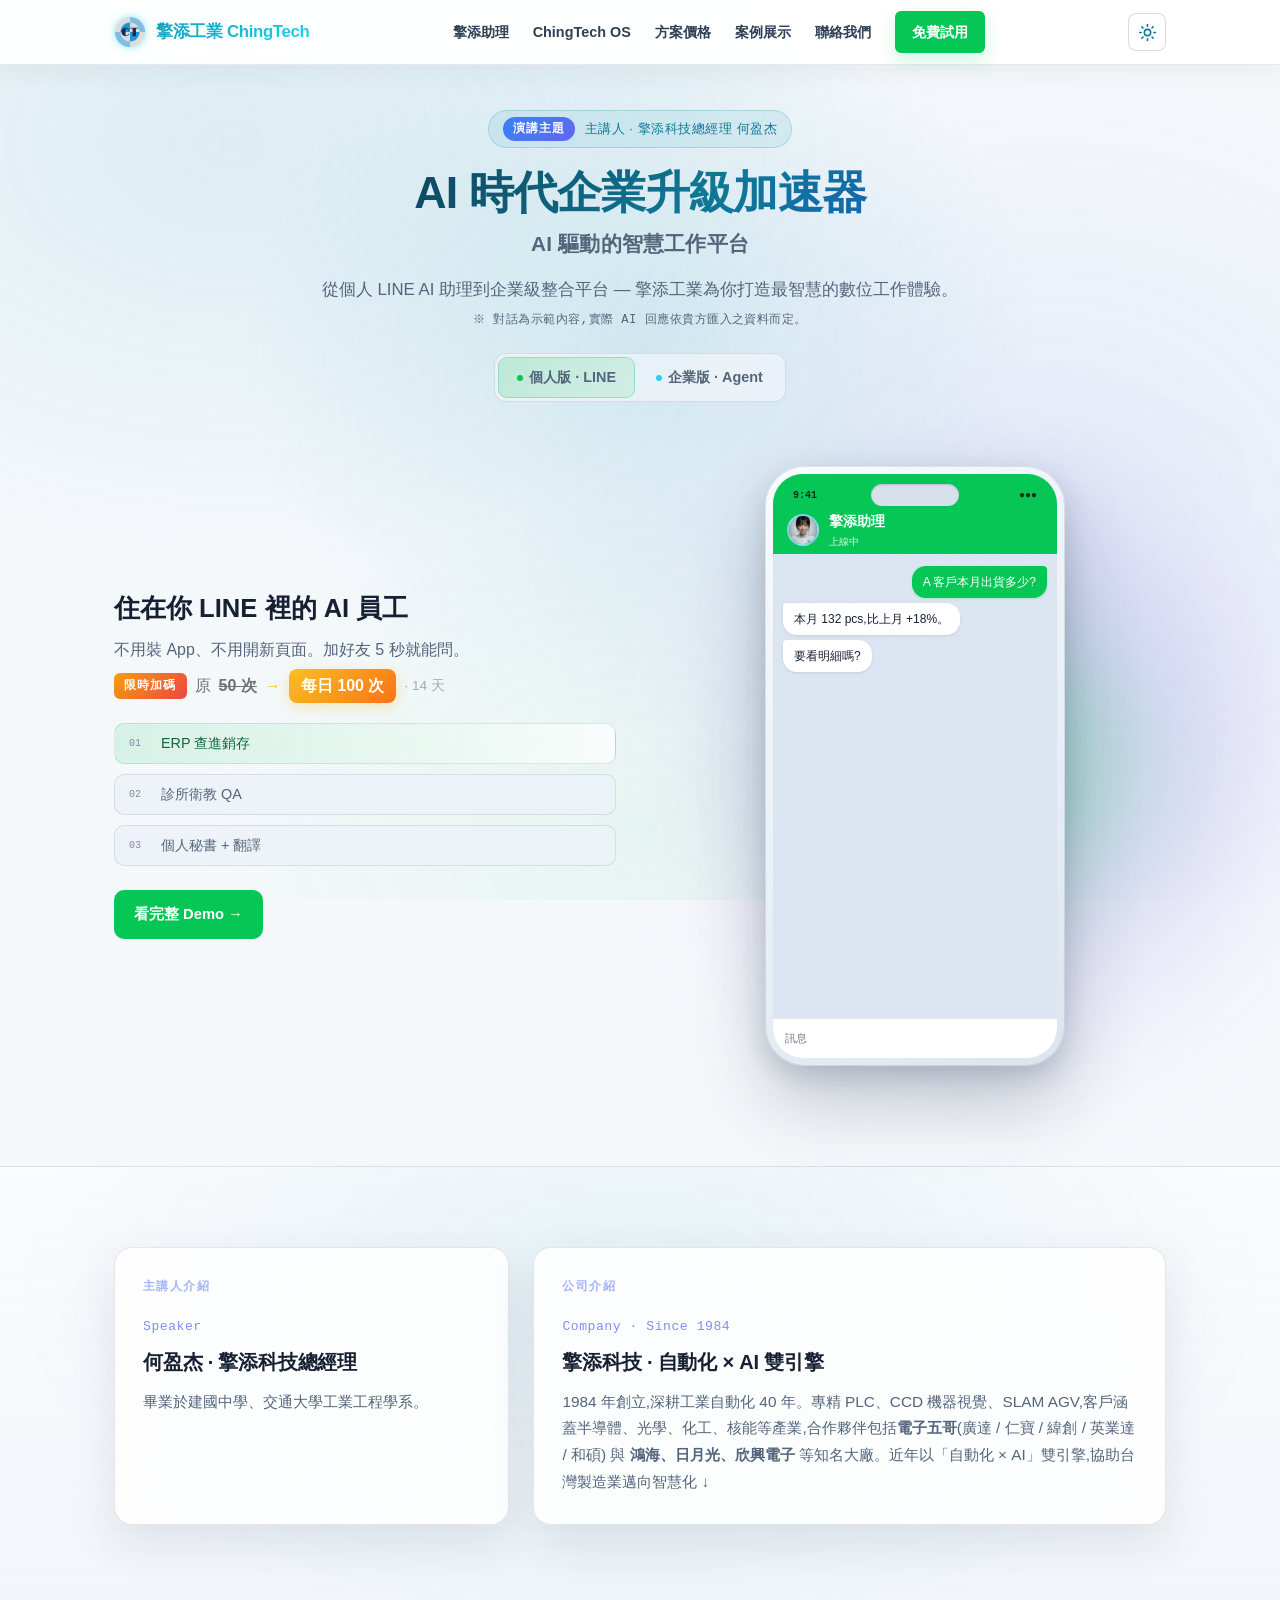
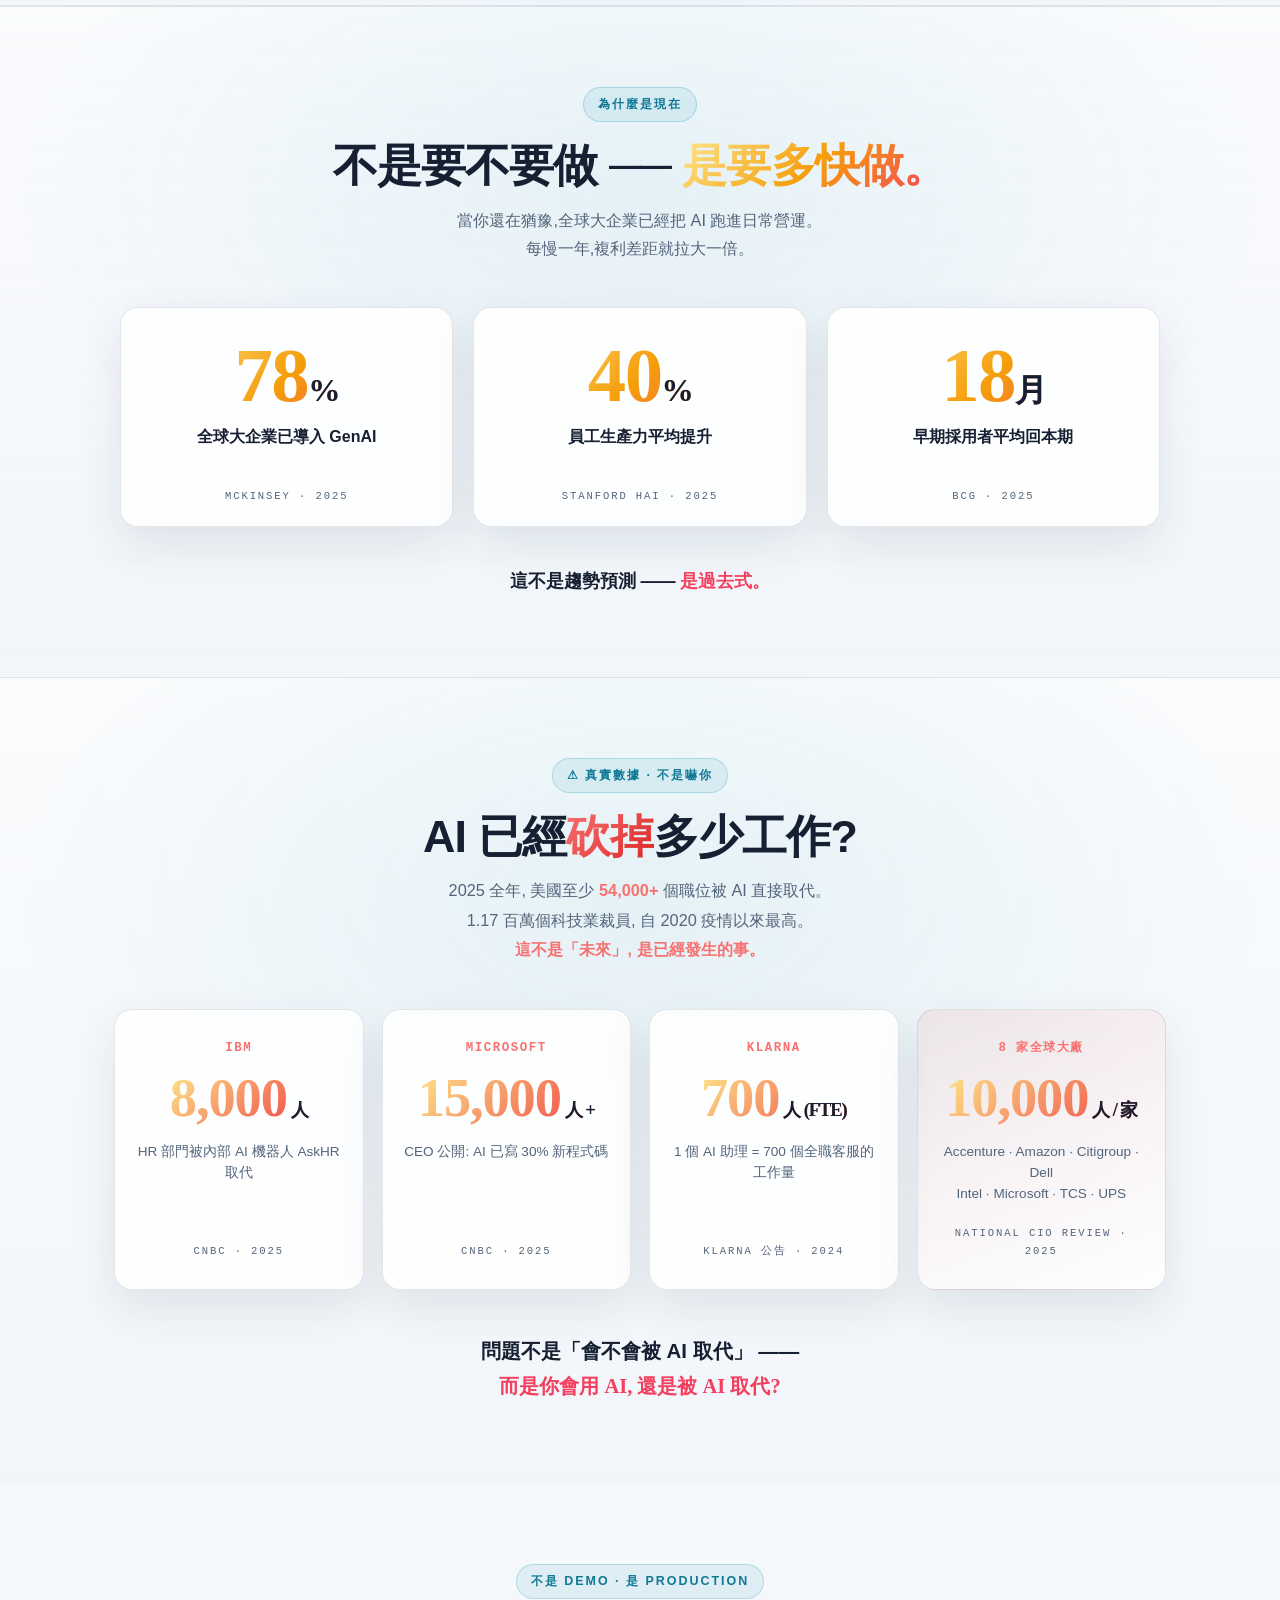
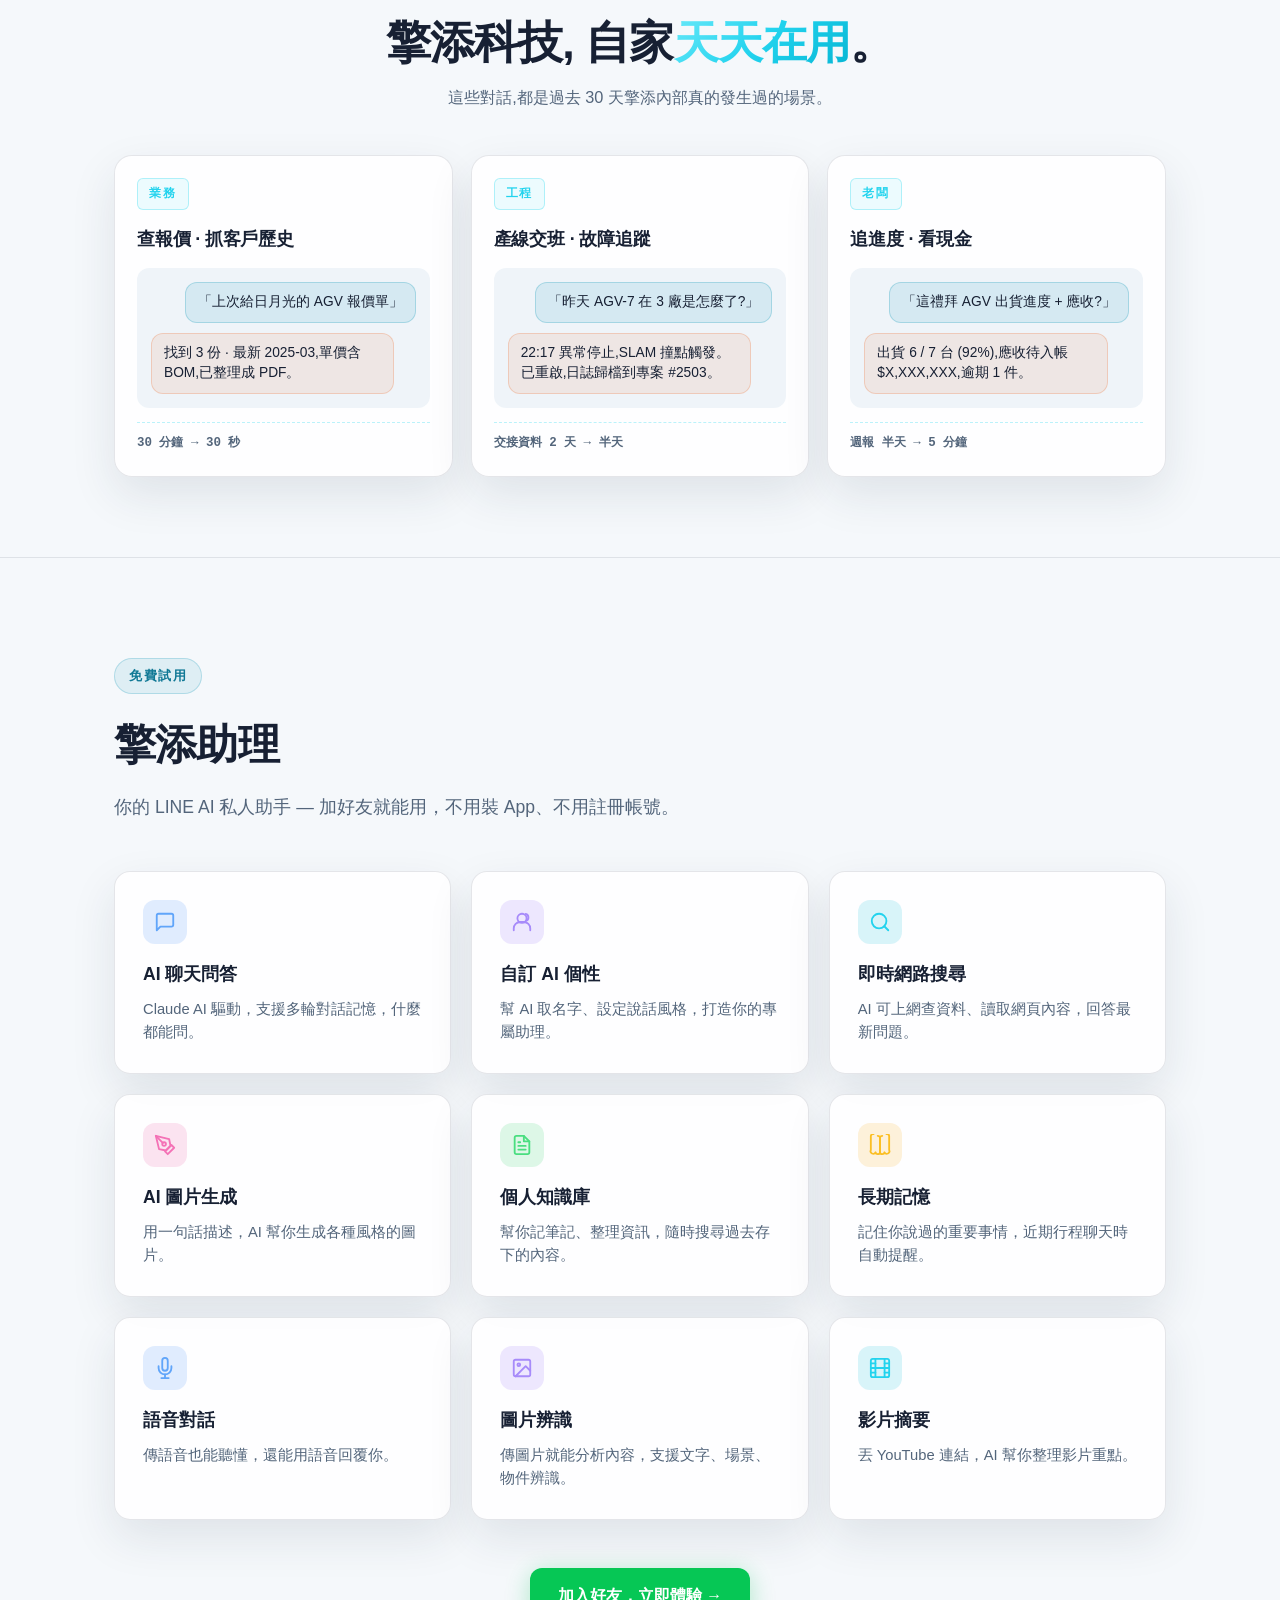
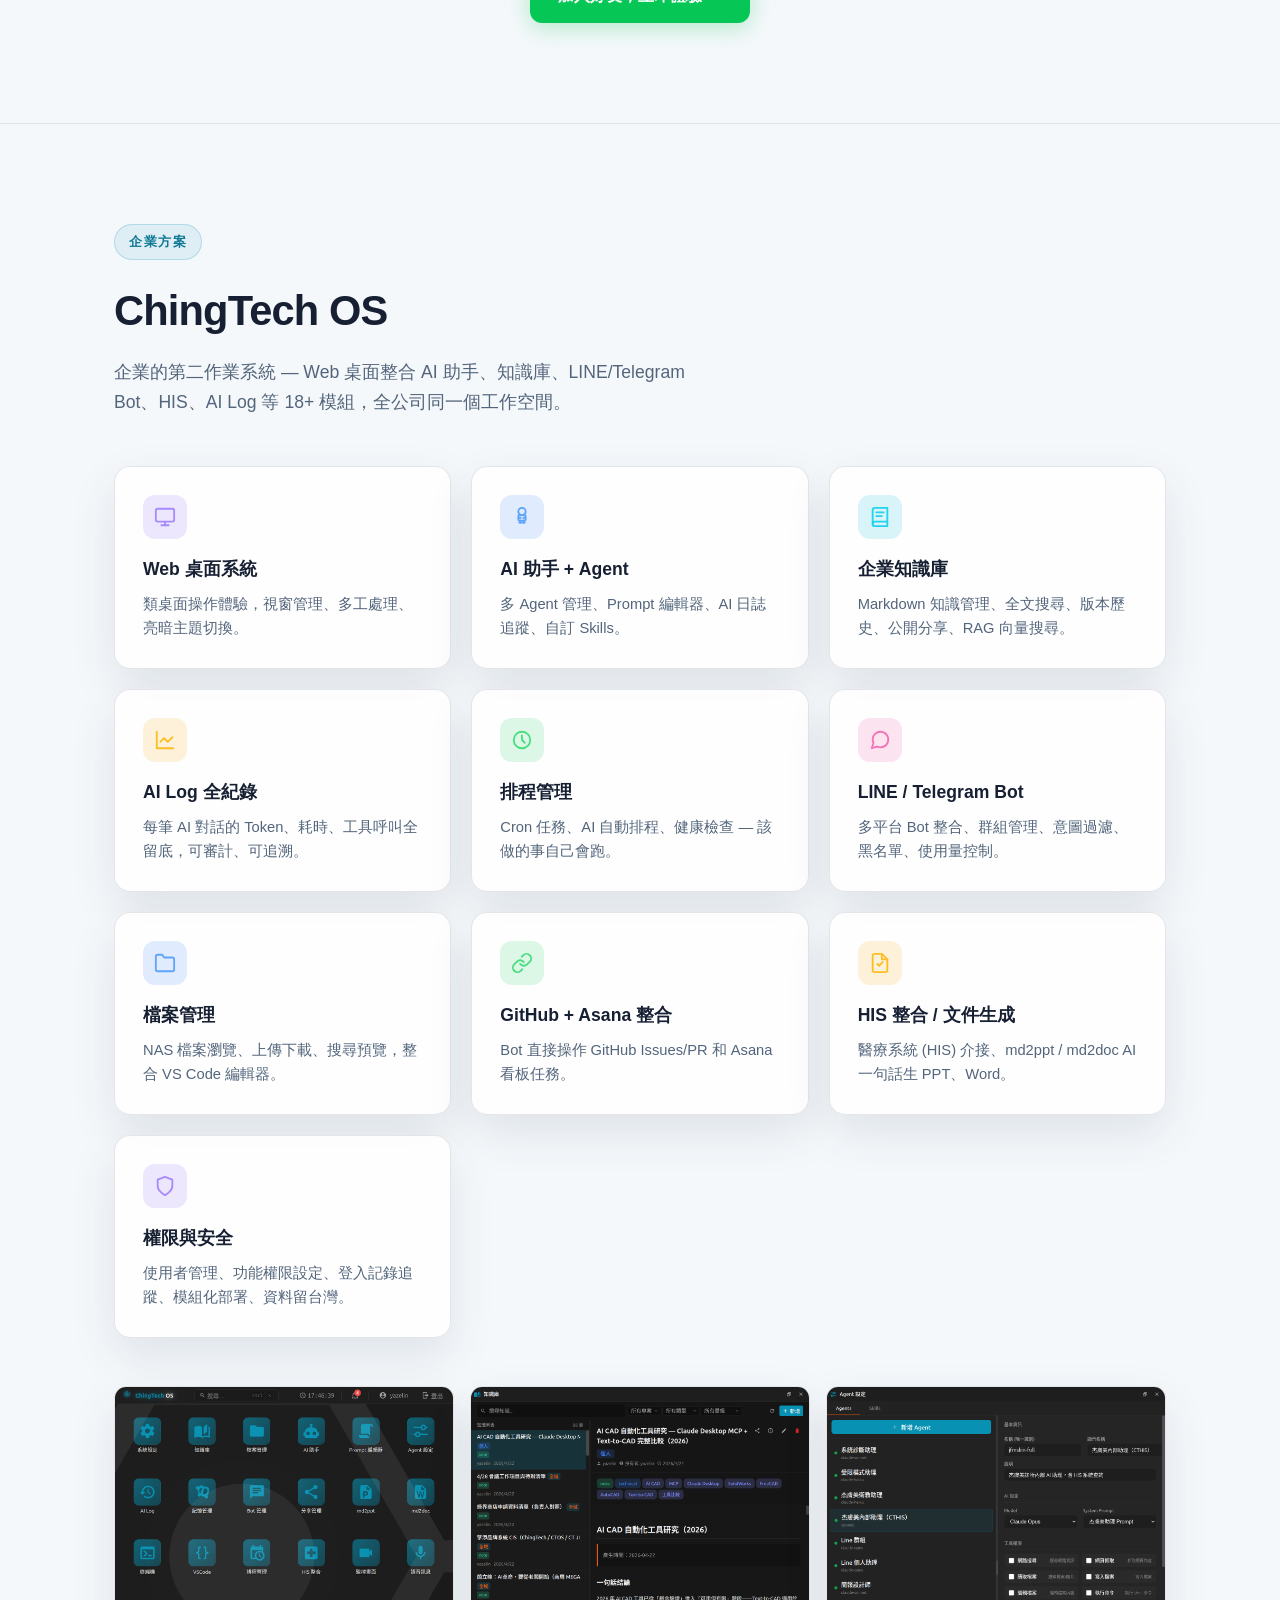
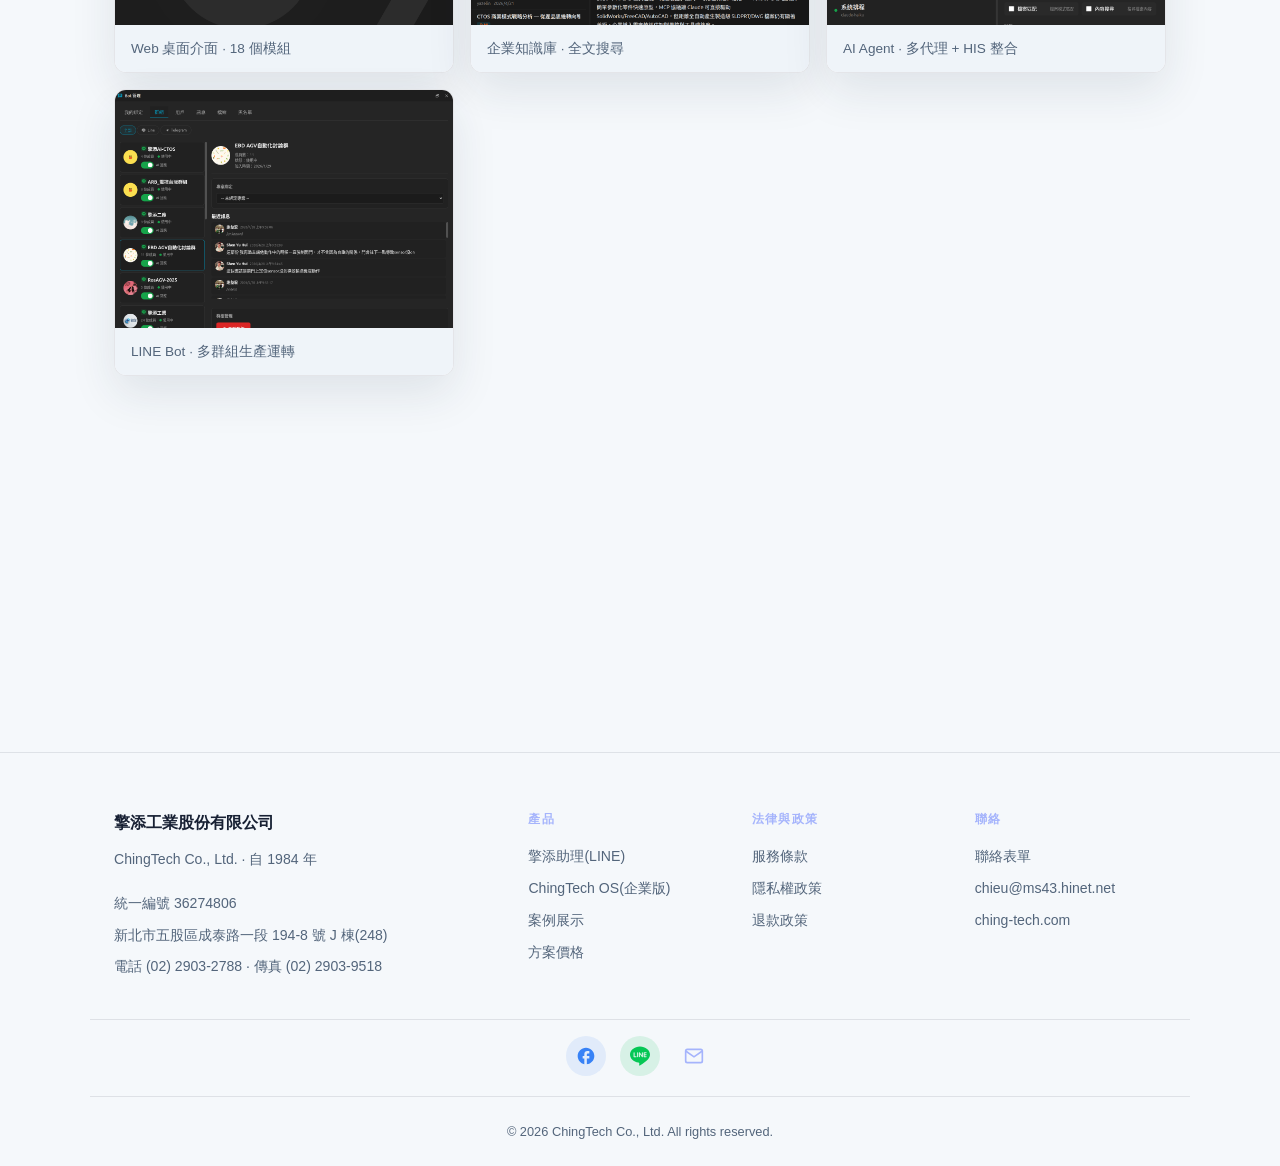
==== commit 8af0c211: "feat(seo): LocalBusiness/SoftwareApplication JSON-LD + llms.txt (SEO/AEO) - index: Organization → Lo" ====
--- a/index.html
+++ b/index.html
@@ -22,11 +22,32 @@
   <script type="application/ld+json">
   {
     "@context": "https://schema.org",
-    "@type": "Organization",
-    "name": "擎添工業 ChingTech",
-    "url": "https://ching-tech.github.io/",
+    "@type": "LocalBusiness",
+    "@id": "https://ching-tech.com/#org",
+    "name": "擎添工業",
+    "alternateName": "ChingTech",
+    "url": "https://ching-tech.com/",
     "logo": "https://ching-tech.github.io/img/CTLogo.svg",
-    "sameAs": ["https://github.com/ching-tech"]
+    "image": "https://ching-tech.github.io/img/og-card.png",
+    "description": "1984 年成立於新北五股的機電自動化工程公司，40 年 PLC、AGV、KUKA／FANUC／YASKAWA 整合經驗，2025 年起推出企業 AI 工作平台 CTOS。",
+    "foundingDate": "1984",
+    "telephone": "+886-2-2903-2788",
+    "faxNumber": "+886-2-2903-9518",
+    "email": "chieu@ms43.hinet.net",
+    "address": {
+      "@type": "PostalAddress",
+      "streetAddress": "成泰路一段194-8號 J棟",
+      "addressLocality": "五股區",
+      "addressRegion": "新北市",
+      "postalCode": "248",
+      "addressCountry": "TW"
+    },
+    "areaServed": "TW",
+    "knowsAbout": ["工廠自動化", "PLC", "AGV", "機器手臂整合", "企業 AI", "知識庫", "LINE Bot"],
+    "sameAs": [
+      "https://github.com/ching-tech",
+      "https://www.facebook.com/1143490635504625"
+    ]
   }
   </script>
   <style>
